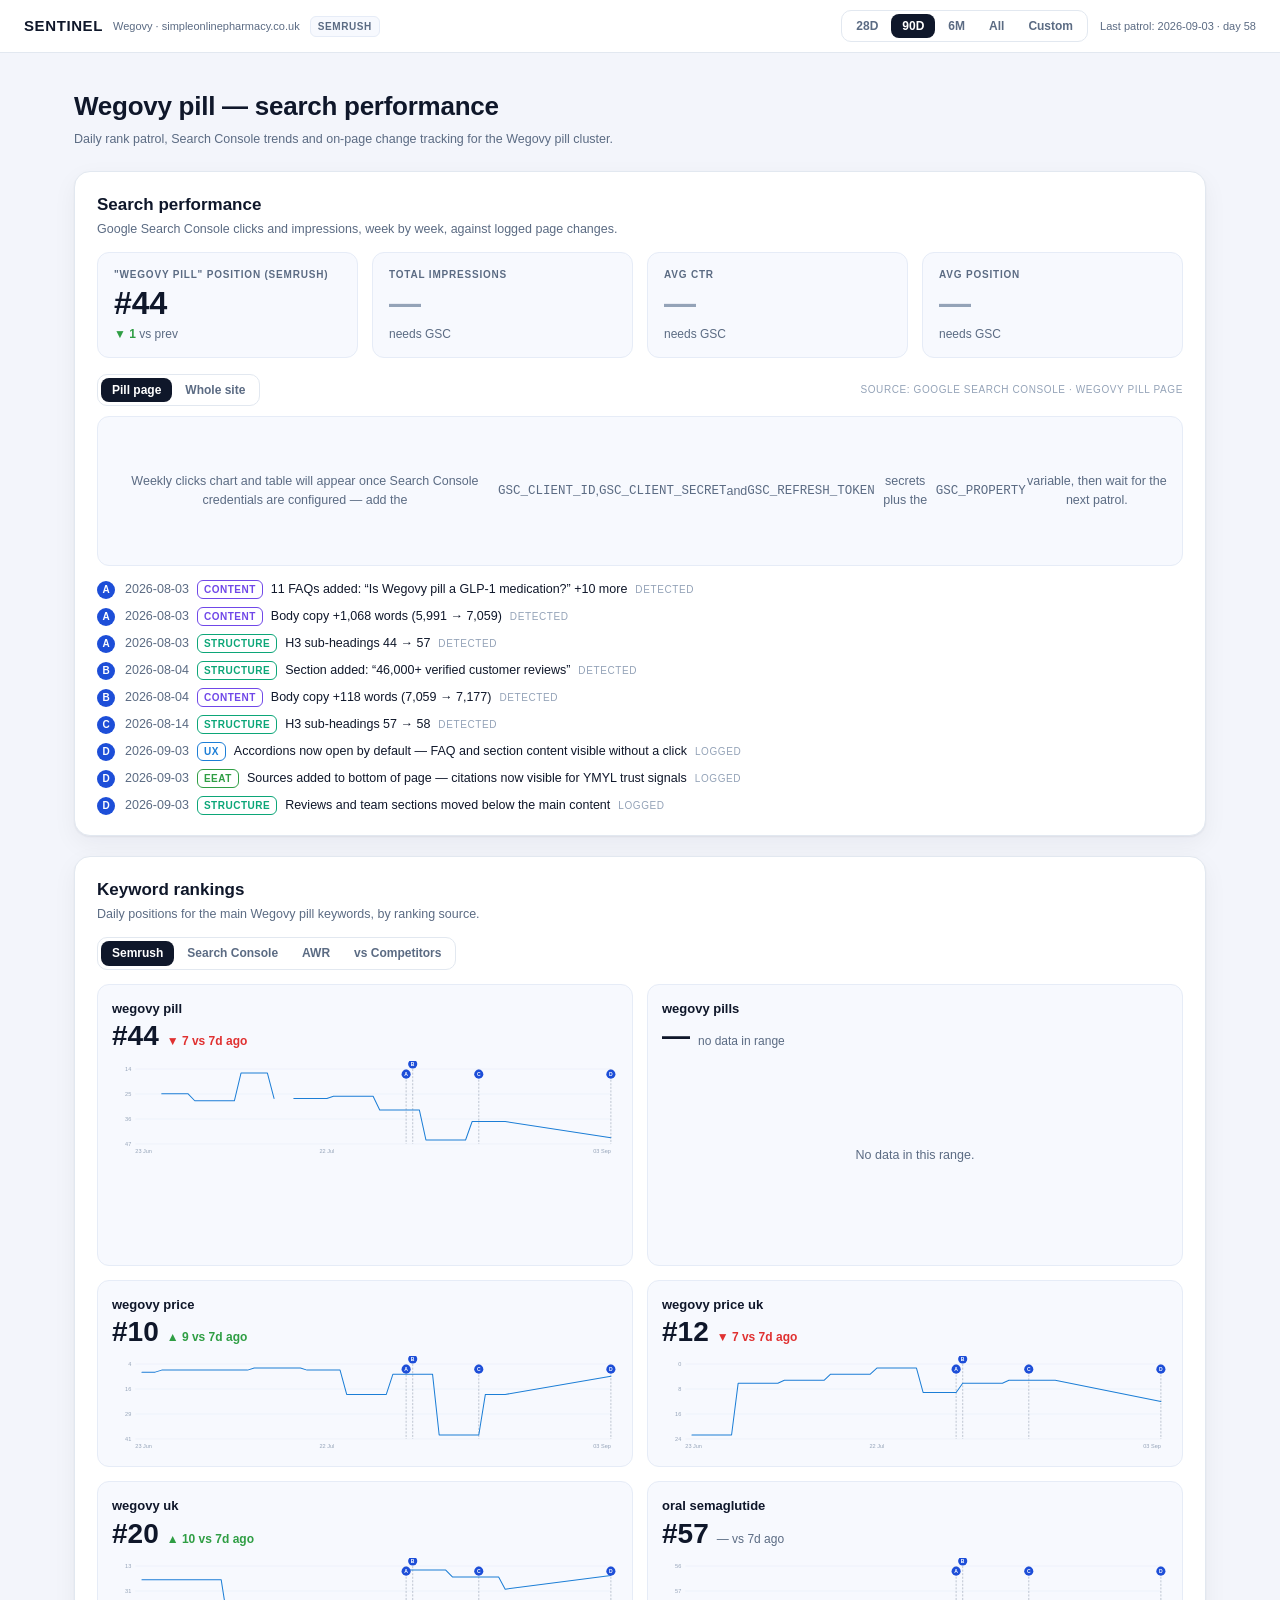
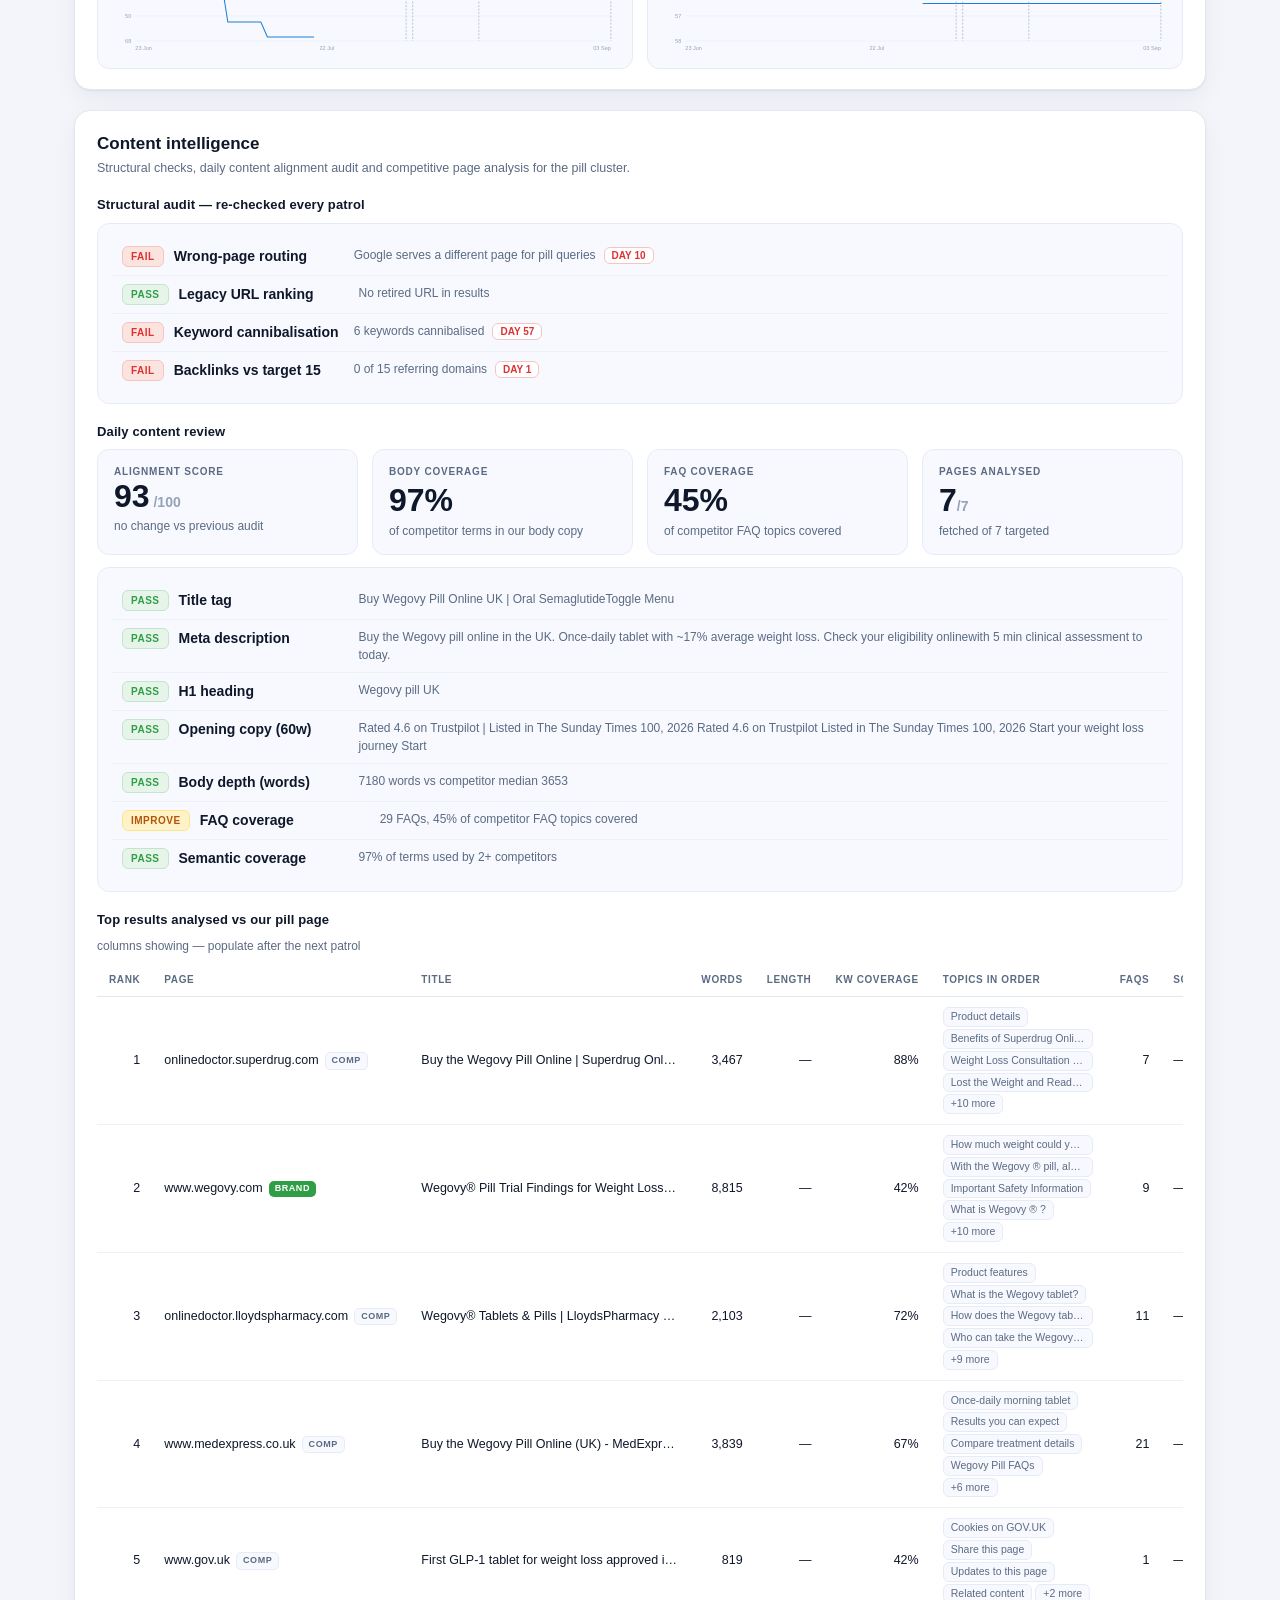
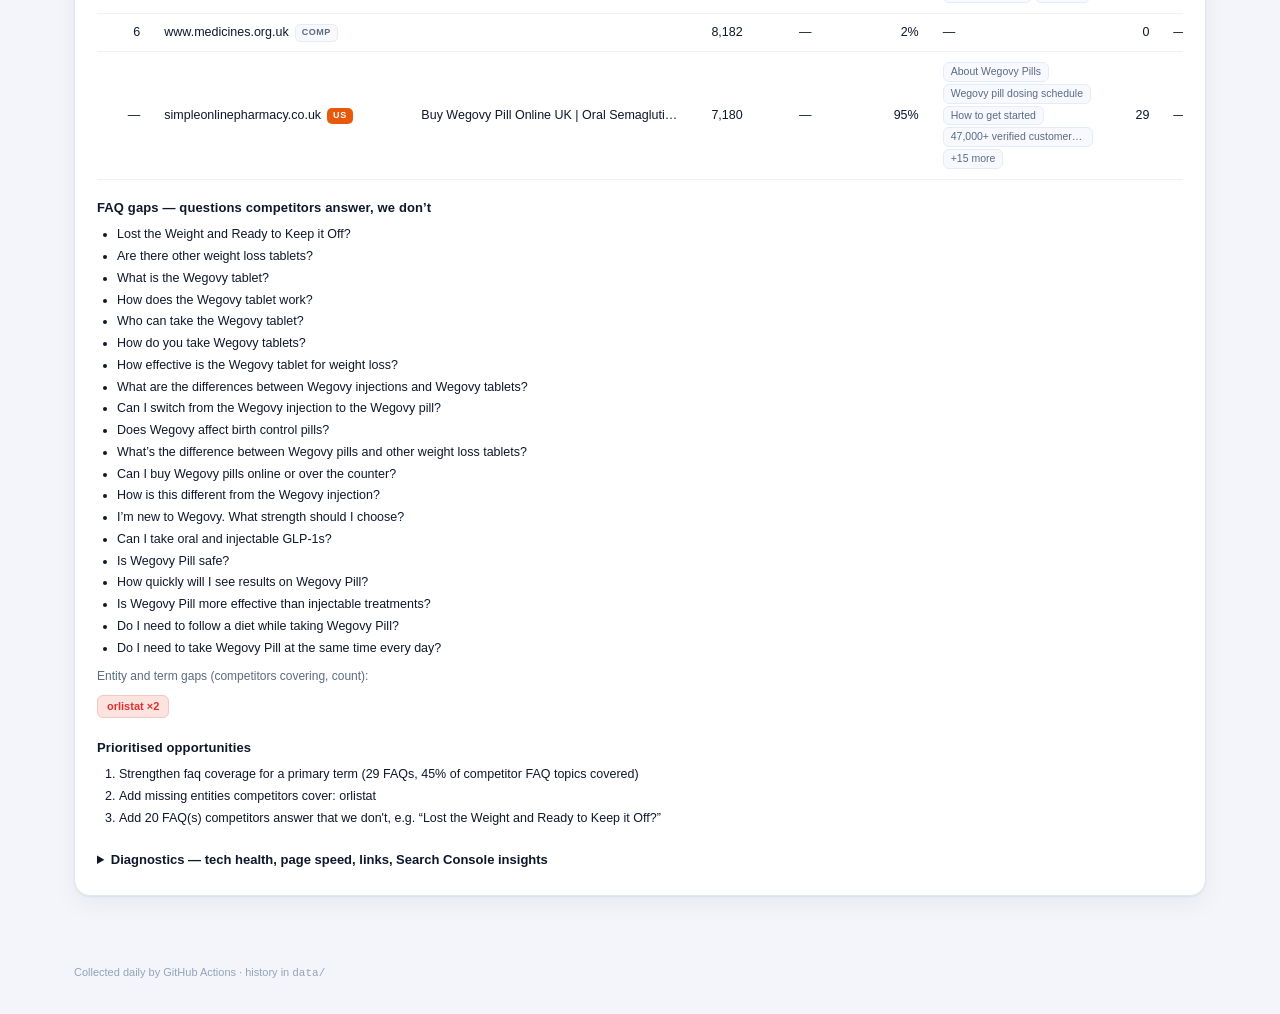
==== docs/index.html @ 9ccf4408 "Rebuild dashboard as a SaaS-style tool: date selector, weekly GSC table, ranking charts Front-end (d" ====
<!DOCTYPE html>
<html lang="en">
<head>
<meta charset="UTF-8">
<meta name="viewport" content="width=device-width, initial-scale=1.0">
<title>Wegovy Sentinel — search performance</title>
<link rel="stylesheet" href="assets/ui.css">
<link rel="icon" href="data:image/svg+xml,<svg xmlns=%22http://www.w3.org/2000/svg%22 viewBox=%220 0 100 100%22><text y=%22.9em%22 font-size=%2290%22>📈</text></svg>">
</head>
<body>

<header class="topbar">
  <div class="topbar-left">
    <span class="brand">SENTINEL</span>
    <span class="brand-sub">Wegovy · simpleonlinepharmacy.co.uk</span>
    <span class="mode-badge" id="mode-badge" hidden></span>
  </div>
  <div class="topbar-right">
    <div class="pills" data-pill-group="daterange" id="daterange-pills">
      <button type="button" class="pill" data-value="28D">28D</button>
      <button type="button" class="pill active" data-value="90D">90D</button>
      <button type="button" class="pill" data-value="6M">6M</button>
      <button type="button" class="pill" data-value="All">All</button>
      <button type="button" class="pill" data-value="Custom">Custom</button>
    </div>
    <div class="custom-dates" id="custom-dates" hidden>
      <input type="date" id="date-from" aria-label="From date">
      <span class="patrol-note">→</span>
      <input type="date" id="date-to" aria-label="To date">
    </div>
    <span class="patrol-note" id="patrol-note"></span>
  </div>
</header>

<div class="page">
  <div class="page-header">
    <h1>Wegovy pill — search performance</h1>
    <div class="sub">Daily rank patrol, Search Console trends and on-page change tracking for the Wegovy pill cluster.</div>
  </div>
  <main id="sections"></main>
</div>

<footer class="footer">Collected daily by GitHub Actions · history in <code>data/</code></footer>

<script>
(function () {
  'use strict';

  var sections = [];

  window.Sentinel = {
    data: { snaps: [], changelog: [], content: [] },
    state: { from: '', to: '', preset: '90D' },
    pillHandlers: {},
    register: function (sec) {
      // {id, title, sub, order, render}
      sections.push(sec);
    },
    rerender: function () {
      var main = document.getElementById('sections');
      sections.sort(function (a, b) { return (a.order || 0) - (b.order || 0); });
      sections.forEach(function (sec) {
        var card = document.getElementById('sec-' + sec.id);
        if (!card) {
          card = document.createElement('section');
          card.className = 'card';
          card.id = 'sec-' + sec.id;
          card.innerHTML =
            '<div class="card-head">' +
              '<h2 class="card-title"></h2>' +
              '<div class="card-sub"></div>' +
            '</div>' +
            '<div class="card-body"></div>';
          main.appendChild(card);
        }
        card.querySelector('.card-title').textContent = sec.title || '';
        var subEl = card.querySelector('.card-sub');
        subEl.textContent = sec.sub || '';
        subEl.hidden = !sec.sub;
        try {
          sec.render(card.querySelector('.card-body'), window.Sentinel);
        } catch (e) {
          card.querySelector('.card-body').innerHTML =
            '<div class="panel"><div class="empty">Section failed to render.</div></div>';
          if (window.console) console.error('Section "' + sec.id + '" render error:', e);
        }
      });
    }
  };

  /* ---------- helpers ---------- */

  function iso(dt) { return dt.toISOString().slice(0, 10); }
  function shiftDays(isoStr, n) {
    var dt = new Date(isoStr + 'T00:00:00Z');
    dt.setUTCDate(dt.getUTCDate() + n);
    return iso(dt);
  }

  function fetchJson(url) {
    return fetch(url, { cache: 'no-store' })
      .then(function (r) { return r.ok ? r.json() : []; })
      .catch(function () { return []; });
  }

  function maxDataDate(snaps) {
    var max = '';
    (snaps || []).forEach(function (s) {
      if (s && s.date && s.date > max) max = s.date;
      var g = s && s.gscts;
      if (g) {
        ['site', 'page'].forEach(function (k) {
          (g[k] || []).forEach(function (p) {
            if (p && p.d && p.d > max) max = p.d;
          });
        });
      }
    });
    return max || iso(new Date());
  }

  function minDataDate(snaps) {
    var min = '';
    (snaps || []).forEach(function (s) {
      if (s && s.date && (!min || s.date < min)) min = s.date;
      var g = s && s.gscts;
      if (g) {
        ['site', 'page'].forEach(function (k) {
          (g[k] || []).forEach(function (p) {
            if (p && p.d && (!min || p.d < min)) min = p.d;
          });
        });
      }
    });
    return min;
  }

  function applyPreset(preset) {
    var S = window.Sentinel;
    var maxD = maxDataDate(S.data.snaps);
    S.state.preset = preset;
    if (preset === '28D') {
      S.state.to = maxD; S.state.from = shiftDays(maxD, -27);
    } else if (preset === '90D') {
      S.state.to = maxD; S.state.from = shiftDays(maxD, -89);
    } else if (preset === '6M') {
      S.state.to = maxD; S.state.from = shiftDays(maxD, -182);
    } else if (preset === 'All') {
      S.state.to = maxD; S.state.from = minDataDate(S.data.snaps) || shiftDays(maxD, -365);
    }
    // Custom keeps current from/to; the date inputs drive it.
    syncDateUI();
  }

  function syncDateUI() {
    var S = window.Sentinel;
    var group = document.getElementById('daterange-pills');
    Array.prototype.forEach.call(group.querySelectorAll('.pill'), function (b) {
      b.classList.toggle('active', b.getAttribute('data-value') === S.state.preset);
    });
    document.getElementById('custom-dates').hidden = S.state.preset !== 'Custom';
    document.getElementById('date-from').value = S.state.from;
    document.getElementById('date-to').value = S.state.to;
  }

  /* ---------- global pill delegation ---------- */

  document.addEventListener('click', function (ev) {
    var pill = ev.target.closest ? ev.target.closest('[data-value]') : null;
    if (!pill) return;
    var group = pill.closest('[data-pill-group]');
    if (!group) return;
    var gid = group.getAttribute('data-pill-group');
    var value = pill.getAttribute('data-value');

    if (gid === 'daterange') {
      applyPreset(value);
      window.Sentinel.rerender();
      return;
    }
    var fn = window.Sentinel.pillHandlers[gid];
    if (typeof fn === 'function') fn(value);
    window.Sentinel.rerender();
  });

  document.getElementById('date-from').addEventListener('change', function () {
    if (this.value) { window.Sentinel.state.from = this.value; window.Sentinel.rerender(); }
  });
  document.getElementById('date-to').addEventListener('change', function () {
    if (this.value) { window.Sentinel.state.to = this.value; window.Sentinel.rerender(); }
  });

  /* ---------- boot ---------- */

  var dataReady = Promise.all([
    fetchJson('./snapshots.json'),
    fetchJson('./changelog.json'),
    fetchJson('./content.json')
  ]).then(function (res) {
    var S = window.Sentinel;
    S.data.snaps = Array.isArray(res[0]) ? res[0] : [];
    S.data.changelog = Array.isArray(res[1]) ? res[1] : [];
    S.data.content = Array.isArray(res[2]) ? res[2] : [];

    applyPreset('90D');

    var last = S.data.snaps.length ? S.data.snaps[S.data.snaps.length - 1] : null;
    if (last) {
      document.getElementById('patrol-note').textContent =
        'Last patrol: ' + last.date + ' · day ' + S.data.snaps.length;
      if (last.mode) {
        var badge = document.getElementById('mode-badge');
        badge.textContent = last.mode;
        badge.hidden = false;
      }
    } else {
      document.getElementById('patrol-note').textContent = 'No patrol data yet';
    }
  });

  var domReady = new Promise(function (resolve) {
    if (document.readyState === 'loading') {
      document.addEventListener('DOMContentLoaded', resolve);
    } else { resolve(); }
  });

  Promise.all([dataReady, domReady]).then(function () {
    window.Sentinel.rerender();
  });
})();
</script>

<script src="assets/charts.js"></script>
<script defer src="assets/sections/perf.js" onerror="this.remove()"></script>
<script defer src="assets/sections/rankings.js" onerror="this.remove()"></script>
<script defer src="assets/sections/content.js" onerror="this.remove()"></script>

</body>
</html>
---- docs/assets/ui.css ----
/* Sentinel dashboard design system */
:root{
  --bg:#F3F5FB;
  --card:#FFFFFF;
  --line:#E2E8F0;
  --panel:#F7F9FE;
  --panel-line:#E6ECF7;
  --ink:#0F172A;
  --muted:#5B6B83;
  --faint:#94A3B8;
  --blue:#1C7ED6;
  --orange:#E8590C;
  --magenta:#C2255C;
  --purple:#7048E8;
  --teal:#0CA678;
  --green:#2F9E44;
  --red:#E03131;
  --grey:#868E96;
  --band-bg:#E7F0FE;
  --band-line:#BCD4F6;
  --band-ink:#1D4ED8;
  --shadow:0 1px 2px rgba(15,23,42,.06),0 8px 24px rgba(15,23,42,.05);
  --font:-apple-system,'Segoe UI',Roboto,Helvetica,Arial,sans-serif;
}
*{box-sizing:border-box}
[hidden]{display:none!important}
html{color-scheme:light}
body{
  margin:0;
  background:var(--bg);
  color:var(--ink);
  font-family:var(--font);
  font-size:14px;
  line-height:1.5;
  -webkit-font-smoothing:antialiased;
}

/* ---------- top bar ---------- */
.topbar{
  position:sticky;top:0;z-index:50;
  background:#FFFFFF;
  border-bottom:1px solid var(--line);
  display:flex;align-items:center;justify-content:space-between;
  gap:16px;flex-wrap:wrap;
  padding:10px 24px;
}
.topbar-left{display:flex;align-items:center;gap:10px;min-width:0;flex-wrap:wrap}
.brand{font-size:15px;font-weight:800;letter-spacing:.04em;color:var(--ink)}
.brand-sub{font-size:11px;color:var(--muted);white-space:nowrap}
.mode-badge{
  font-size:10px;font-weight:700;text-transform:uppercase;letter-spacing:.06em;
  color:var(--muted);background:var(--panel);border:1px solid var(--panel-line);
  border-radius:6px;padding:2px 7px;
}
.topbar-right{display:flex;align-items:center;gap:12px;flex-wrap:wrap}
.patrol-note{font-size:11px;color:var(--muted);white-space:nowrap}
.custom-dates{display:flex;align-items:center;gap:6px}
.custom-dates input[type="date"]{
  font-family:var(--font);font-size:12px;color:var(--ink);
  border:1px solid var(--line);border-radius:8px;padding:4px 6px;background:#fff;
}

/* ---------- pill groups ---------- */
.pills{
  display:inline-flex;align-items:center;
  background:#FFFFFF;border:1px solid var(--line);border-radius:10px;padding:3px;gap:2px;
}
.pill{
  appearance:none;border:0;background:transparent;cursor:pointer;
  font-family:var(--font);font-size:12px;font-weight:600;color:var(--muted);
  border-radius:8px;padding:5px 11px;white-space:nowrap;line-height:1.2;
}
.pill:hover{color:var(--ink)}
.pill.active{background:#0F172A;color:#FFFFFF}

/* ---------- page layout ---------- */
.page{max-width:1180px;margin:0 auto;padding:28px 24px 48px}
.page-header{margin:6px 0 22px}
.page-header h1{margin:0;font-size:26px;font-weight:800;letter-spacing:-.01em;color:var(--ink)}
.page-header .sub{margin-top:4px;font-size:12.5px;color:var(--muted)}

/* ---------- cards / sections ---------- */
.card{
  background:var(--card);
  border:1px solid var(--line);
  border-radius:16px;
  box-shadow:var(--shadow);
  padding:20px 22px;
  margin-bottom:20px;
}
.card-head{margin-bottom:14px}
.card-title{margin:0;font-size:17px;font-weight:700;color:var(--ink)}
.card-sub{margin-top:2px;font-size:12.5px;color:var(--muted)}
.card-body{min-width:0}

/* inner chart panels */
.panel{
  background:var(--panel);
  border:1px solid var(--panel-line);
  border-radius:12px;
  padding:14px;
}
.empty{
  display:flex;align-items:center;justify-content:center;
  min-height:120px;text-align:center;
  font-size:12.5px;color:var(--muted);
}

/* ---------- tables ---------- */
.tbl-wrap{overflow-x:auto}
table.tbl{width:100%;border-collapse:collapse;font-size:12.5px;color:var(--ink)}
table.tbl th{
  text-align:left;font-size:10px;font-weight:600;text-transform:uppercase;
  letter-spacing:.06em;color:var(--muted);
  border-bottom:1px solid var(--line);
  padding:9px 12px;white-space:nowrap;
}
table.tbl td{
  border-bottom:1px solid #EEF2F7;
  padding:9px 12px;vertical-align:middle;
}
table.tbl th.num,table.tbl td.num{text-align:right;font-variant-numeric:tabular-nums}
table.tbl tr.band td{
  background:var(--band-bg);
  border-top:1px solid var(--band-line);
  border-bottom:1px solid var(--band-line);
  font-size:12px;font-weight:700;color:var(--band-ink);
}

/* ---------- KPI stat cards ---------- */
.kpis{display:grid;grid-template-columns:repeat(auto-fit,minmax(160px,1fr));gap:14px}
.kpi{background:var(--panel);border:1px solid var(--panel-line);border-radius:12px;padding:14px 16px}
.kpi .label{font-size:10px;font-weight:600;text-transform:uppercase;letter-spacing:.08em;color:var(--muted)}
.kpi .value{font-size:32px;font-weight:800;color:var(--ink);line-height:1.2;margin-top:2px}
.kpi .context{font-size:12px;color:var(--muted);margin-top:2px}
.delta-neg{color:#E03131;font-weight:600}
.delta-pos{color:#2F9E44;font-weight:600}

/* ---------- charts ---------- */
.chart svg{display:block;width:100%;height:auto}
.legend{display:flex;flex-wrap:wrap;gap:6px 16px;margin-top:8px;font-size:12px;color:var(--muted)}
.legend .item{display:inline-flex;align-items:center;gap:6px}
.legend .dot{width:8px;height:8px;border-radius:50%;display:inline-block;flex:0 0 auto}

/* ---------- footer ---------- */
.footer{
  max-width:1180px;margin:0 auto;padding:0 24px 32px;
  font-size:11px;color:var(--faint);
}

@media (max-width:720px){
  .topbar{padding:10px 14px}
  .page{padding:20px 14px 40px}
  .card{padding:16px 14px}
}
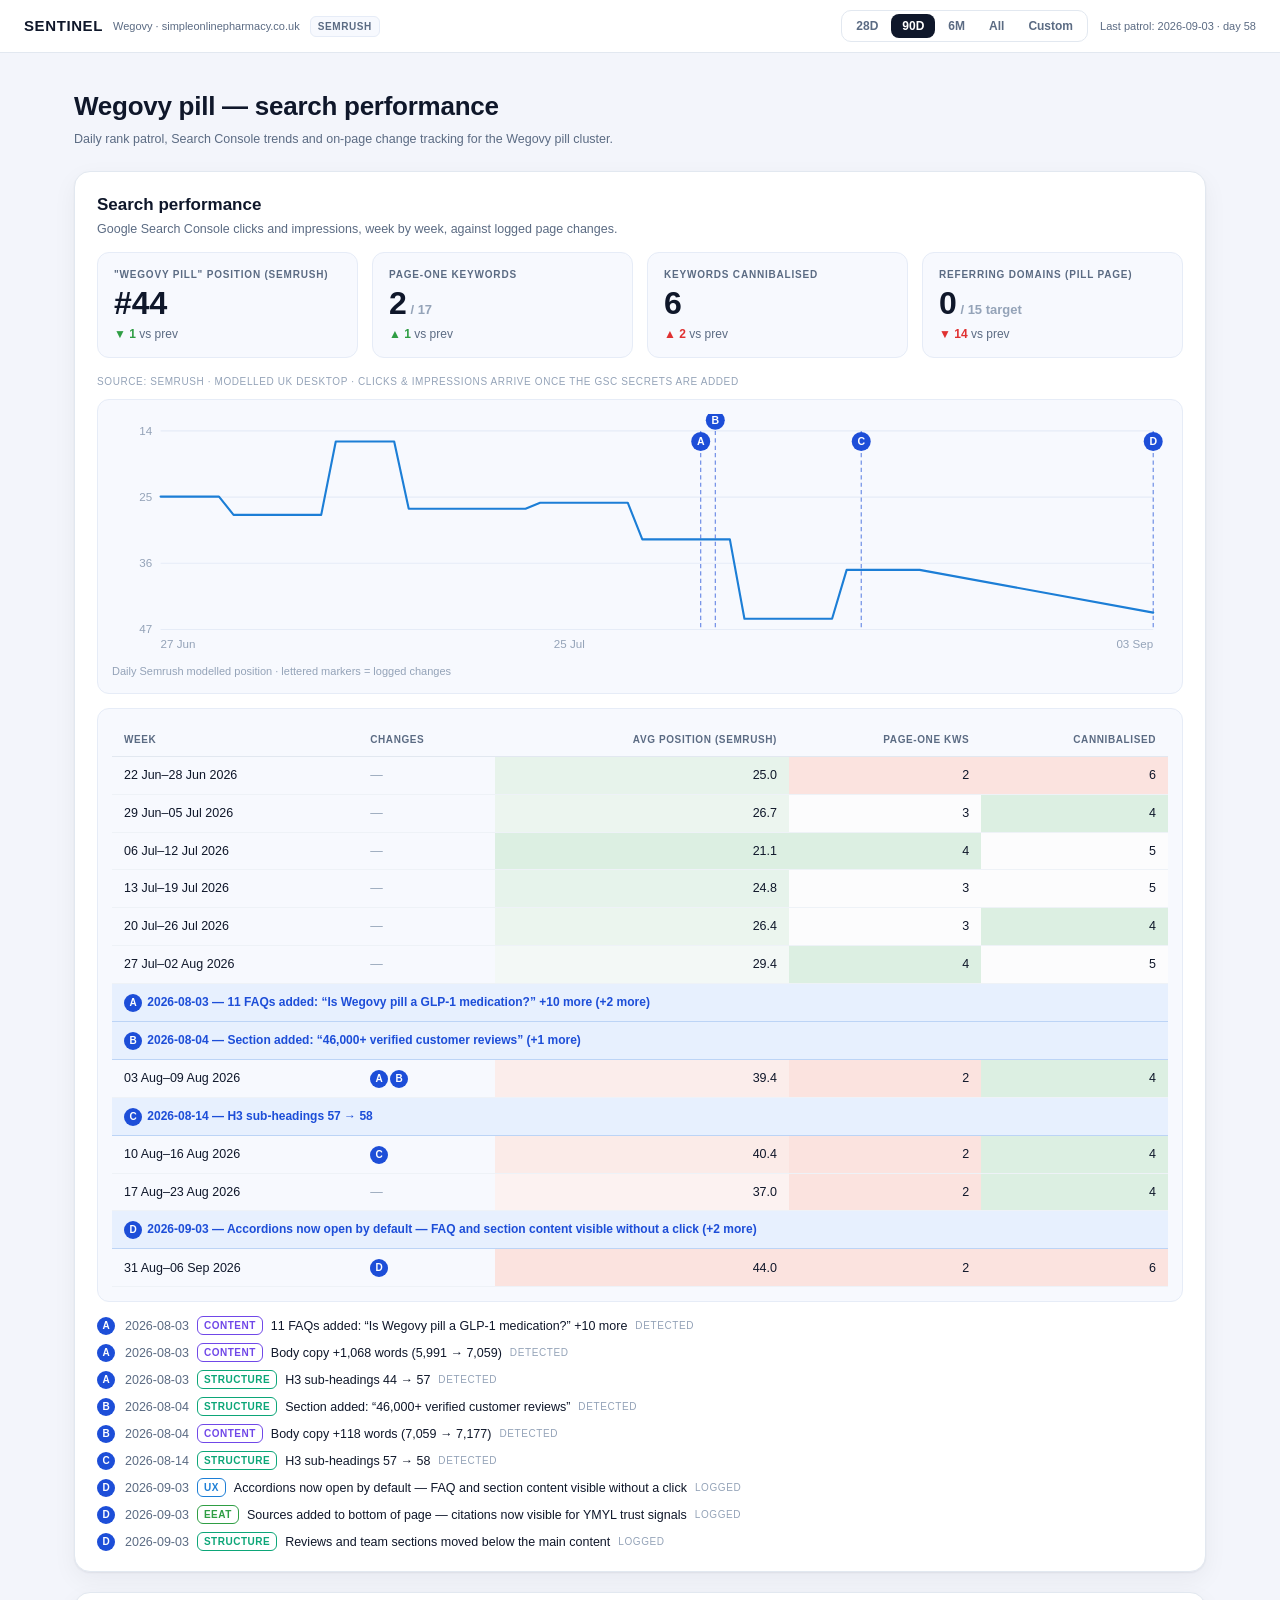
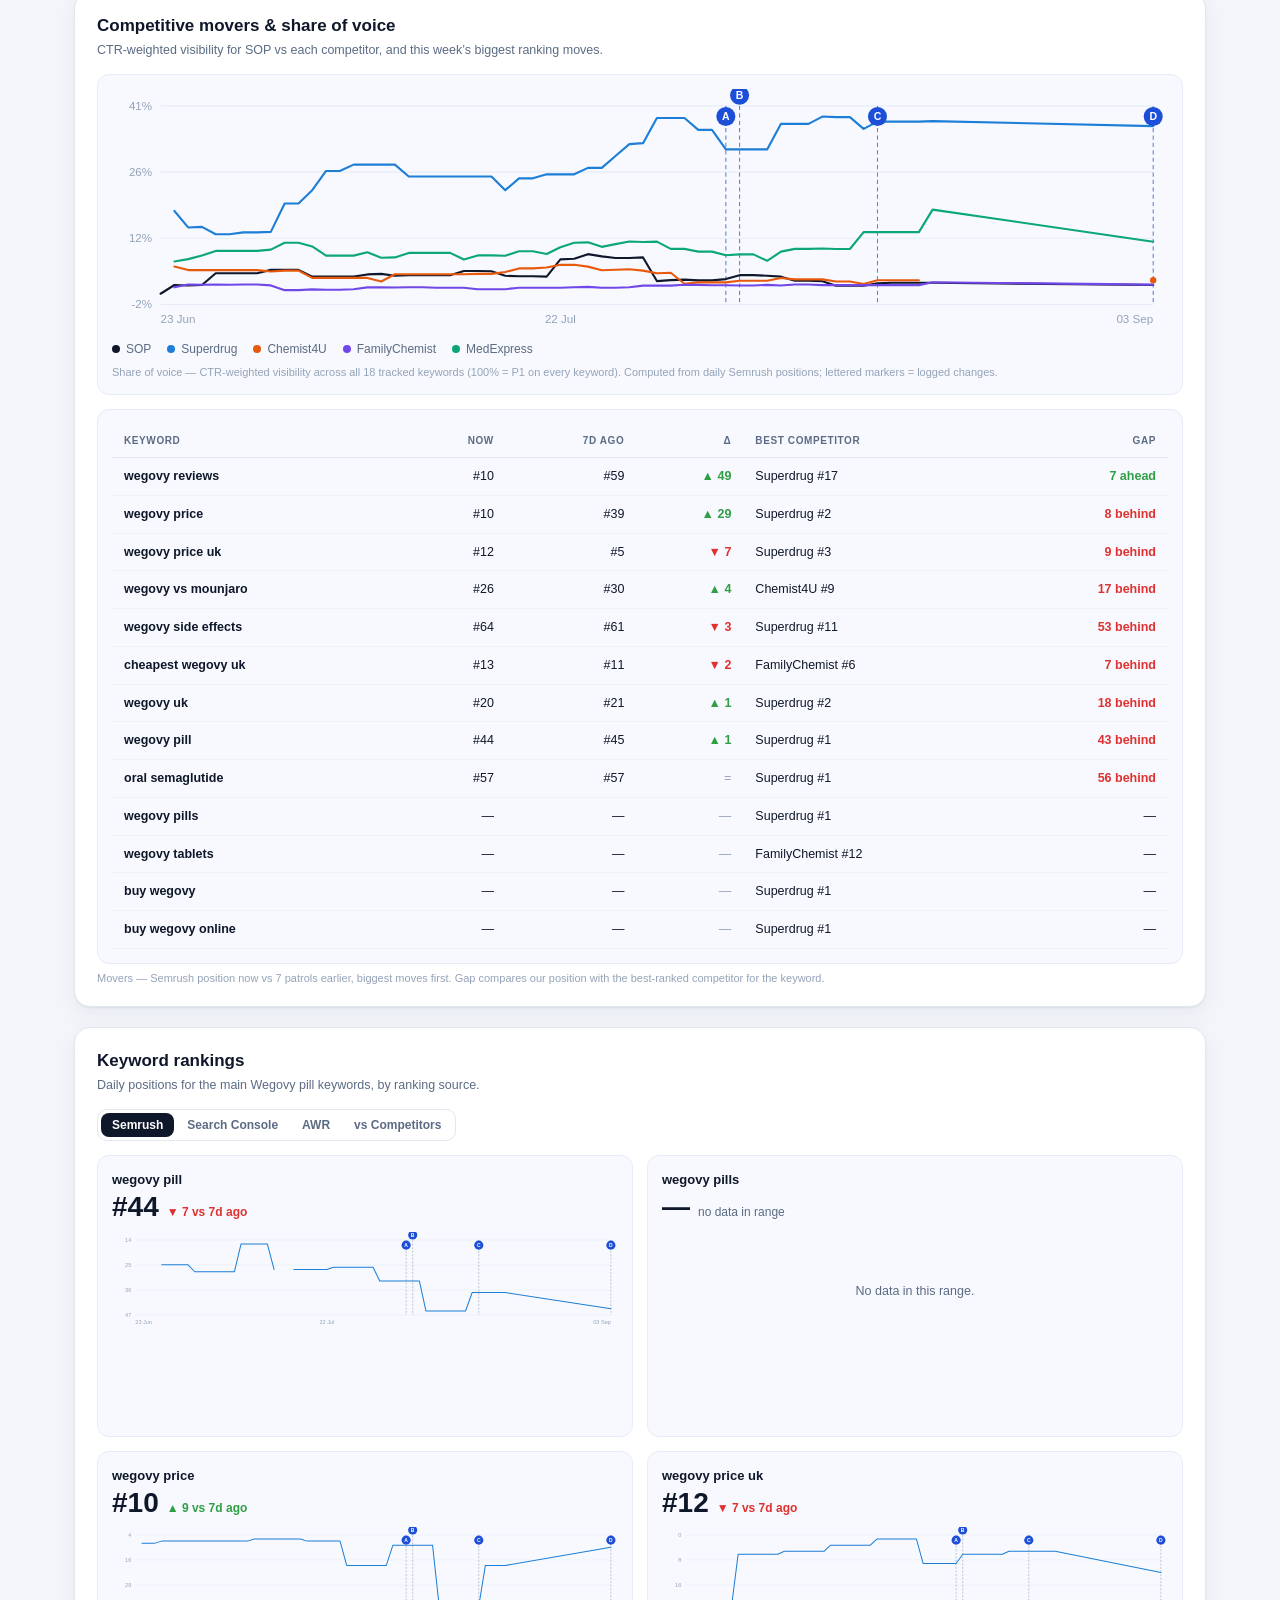
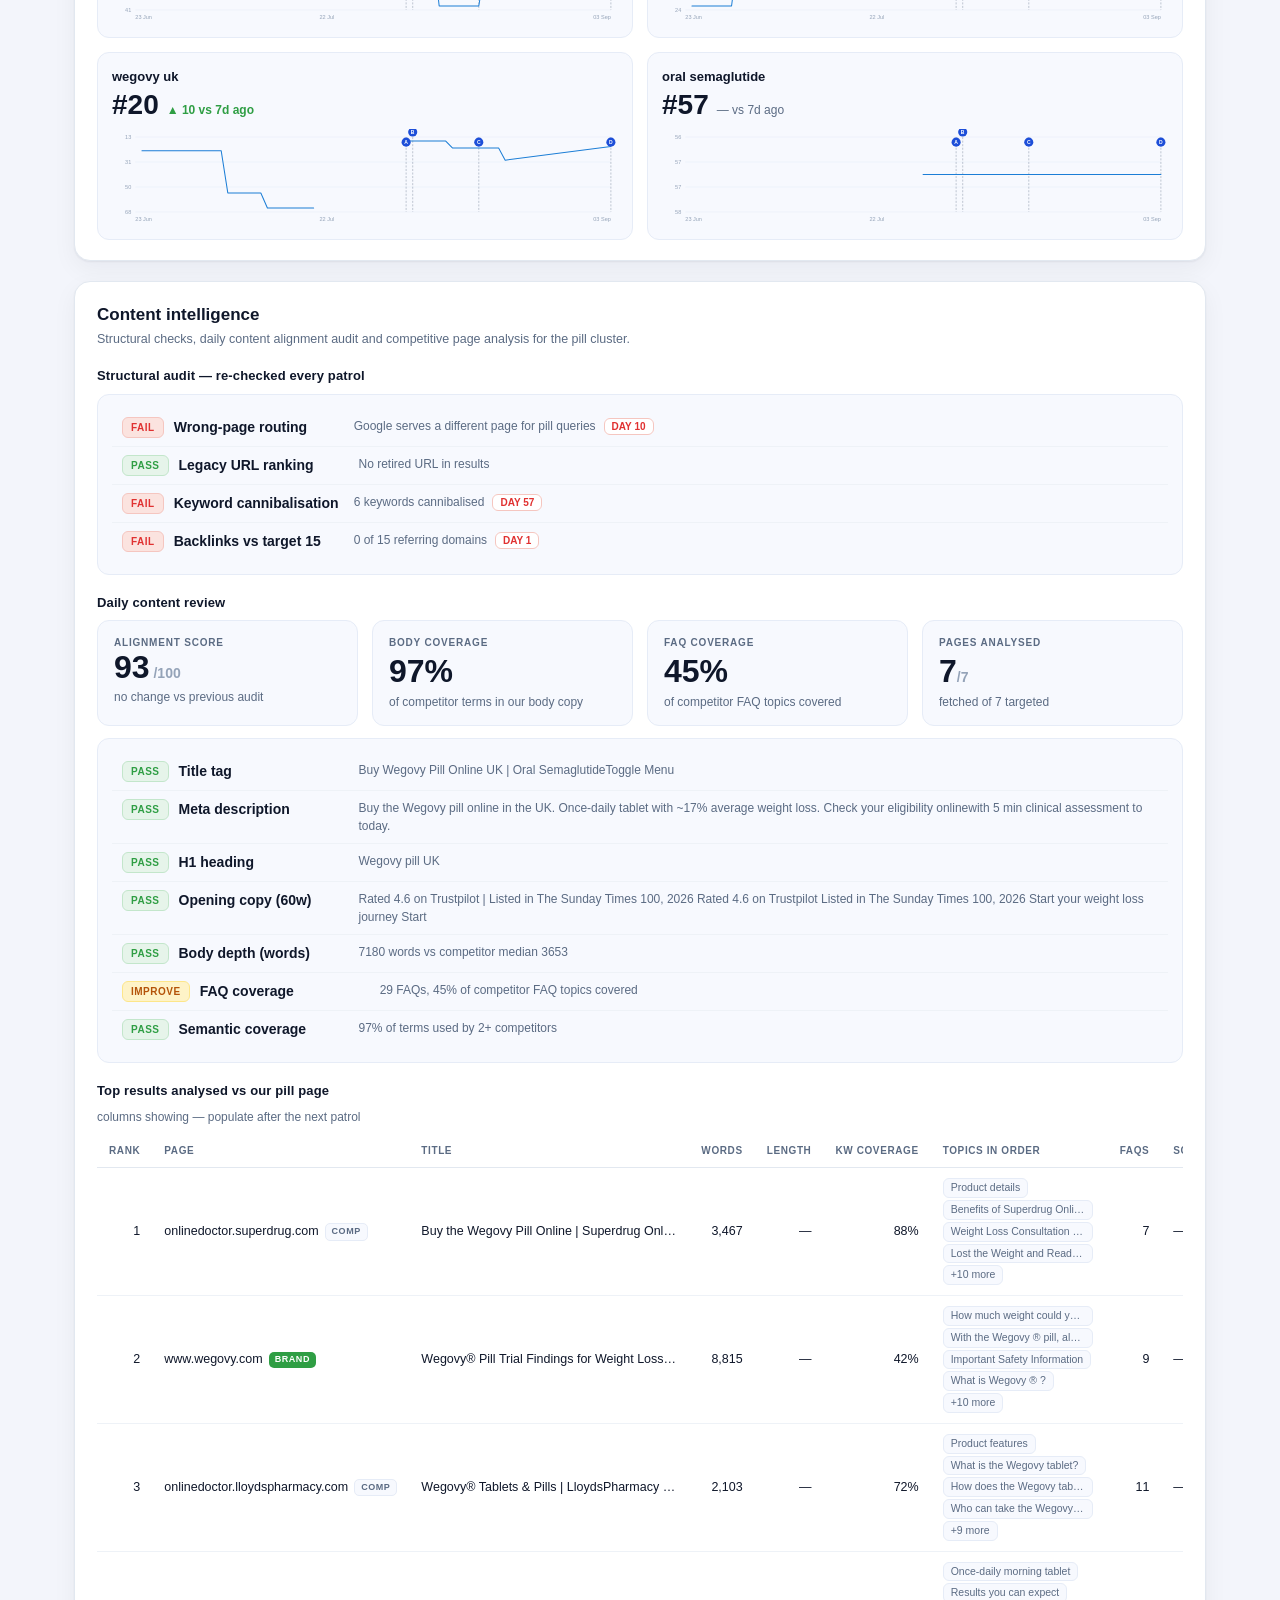
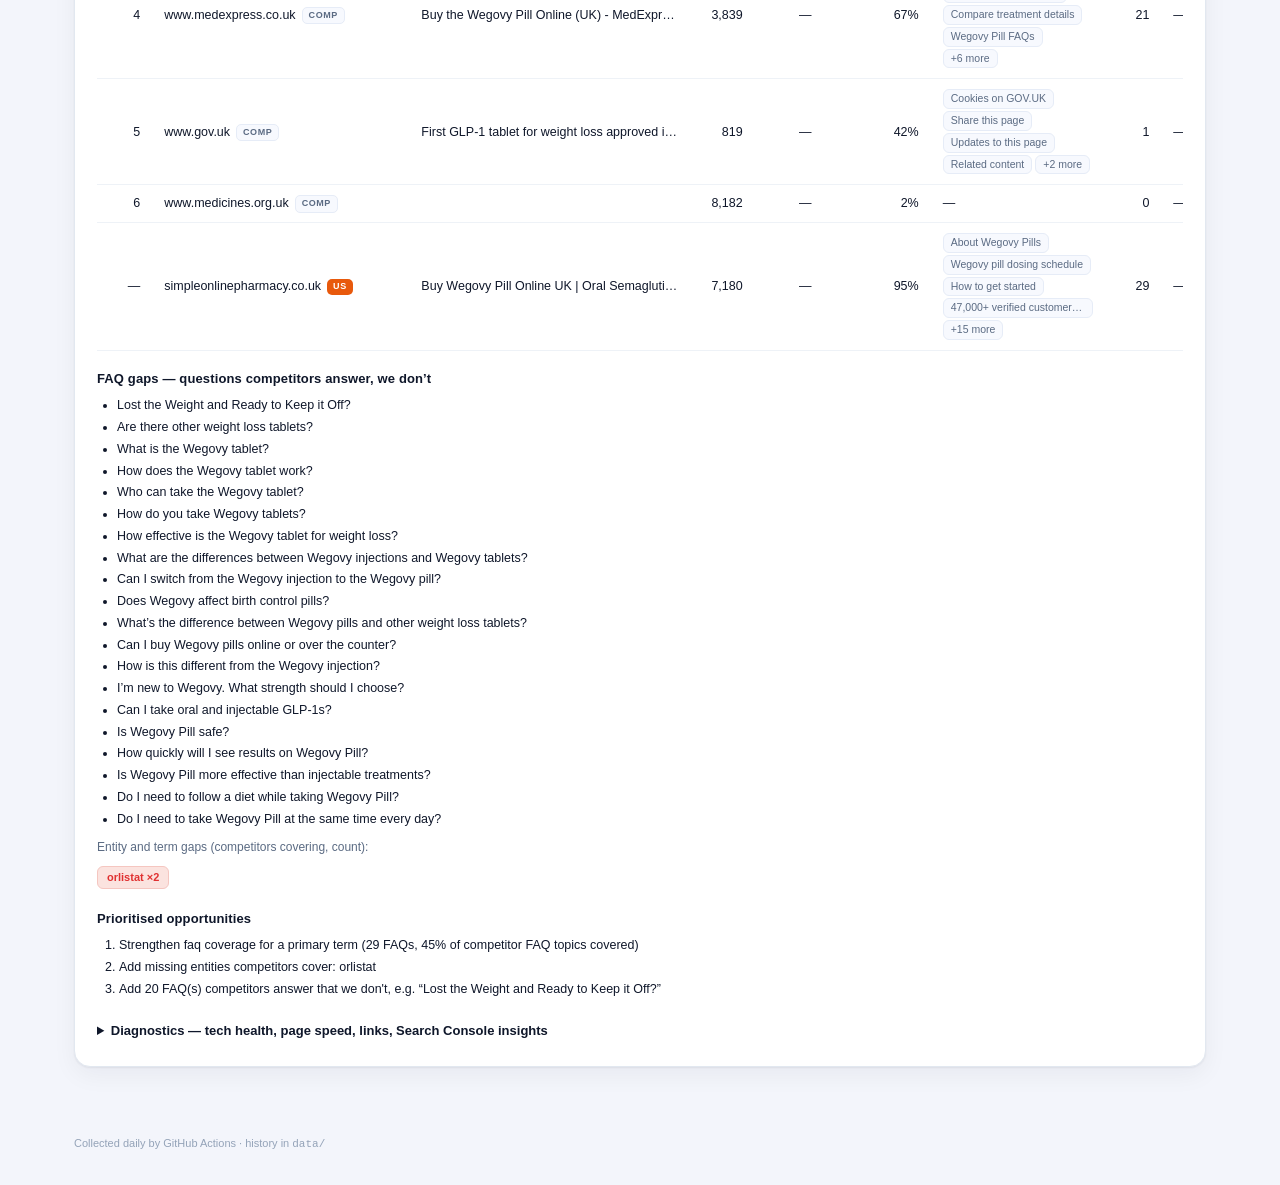
==== commit 417bd66b: "Make the no-GSC state first-class: Semrush weekly table, SoV panel, fixed empty states The dashboard" ====
--- a/docs/index.html
+++ b/docs/index.html
@@ -232,6 +232,7 @@
 
 <script src="assets/charts.js"></script>
 <script defer src="assets/sections/perf.js" onerror="this.remove()"></script>
+<script defer src="assets/sections/movers.js" onerror="this.remove()"></script>
 <script defer src="assets/sections/rankings.js" onerror="this.remove()"></script>
 <script defer src="assets/sections/content.js" onerror="this.remove()"></script>
 
--- a/docs/assets/ui.css
+++ b/docs/assets/ui.css
@@ -101,9 +101,19 @@
   padding:14px;
 }
 .empty{
-  display:flex;align-items:center;justify-content:center;
-  min-height:120px;text-align:center;
-  font-size:12.5px;color:var(--muted);
+  display:block;
+  padding:48px 24px;text-align:center;
+  font-size:12.5px;color:var(--muted);line-height:1.8;
+  max-width:560px;margin:0 auto;
+}
+.empty code{
+  font-family:ui-monospace,SFMono-Regular,Menlo,Consolas,monospace;
+  font-size:11px;background:#EEF2F7;border:1px solid #E2E8F0;
+  border-radius:4px;padding:1px 5px;white-space:nowrap;color:#334155;
+}
+.kpi-of{font-size:13px;font-weight:600;color:var(--faint)}
+.perf-chart-note,.chart-note{
+  font-size:11px;color:var(--faint);margin-top:6px;text-align:left;
 }
 
 /* ---------- tables ---------- */
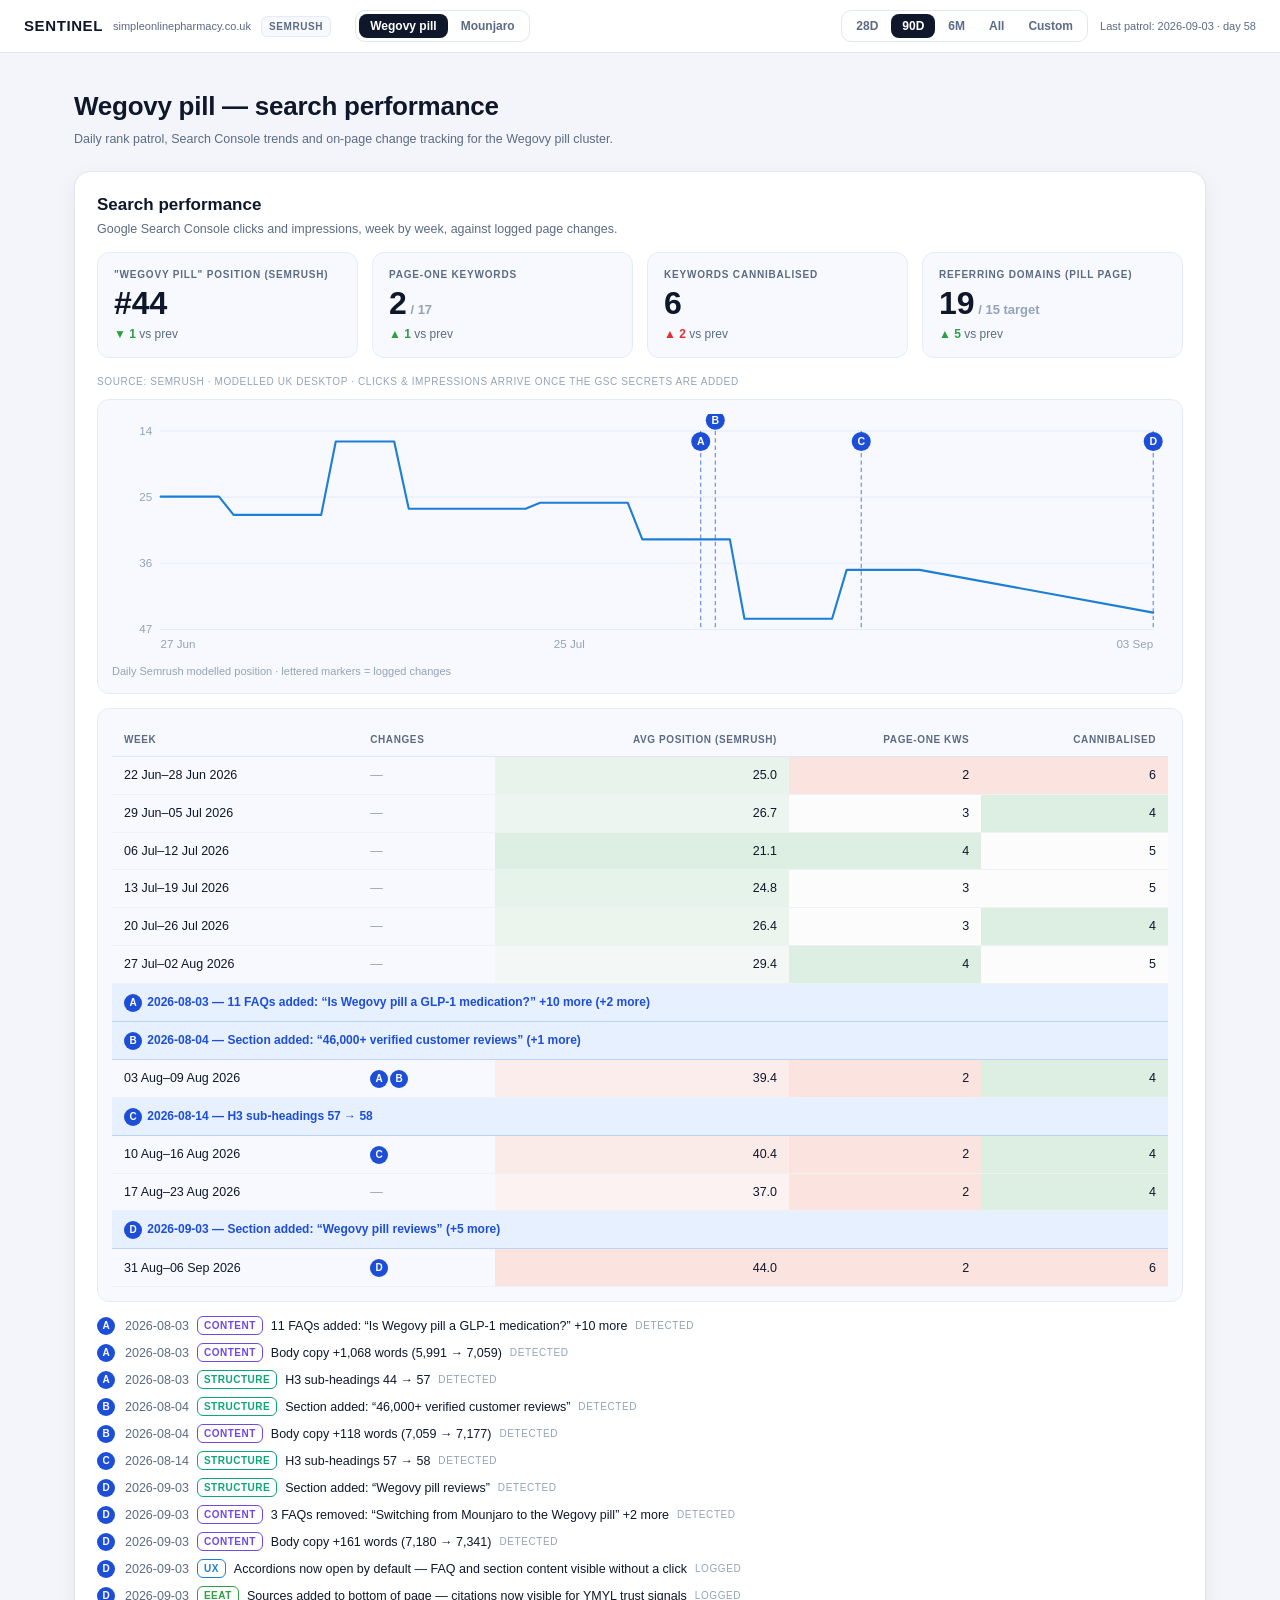
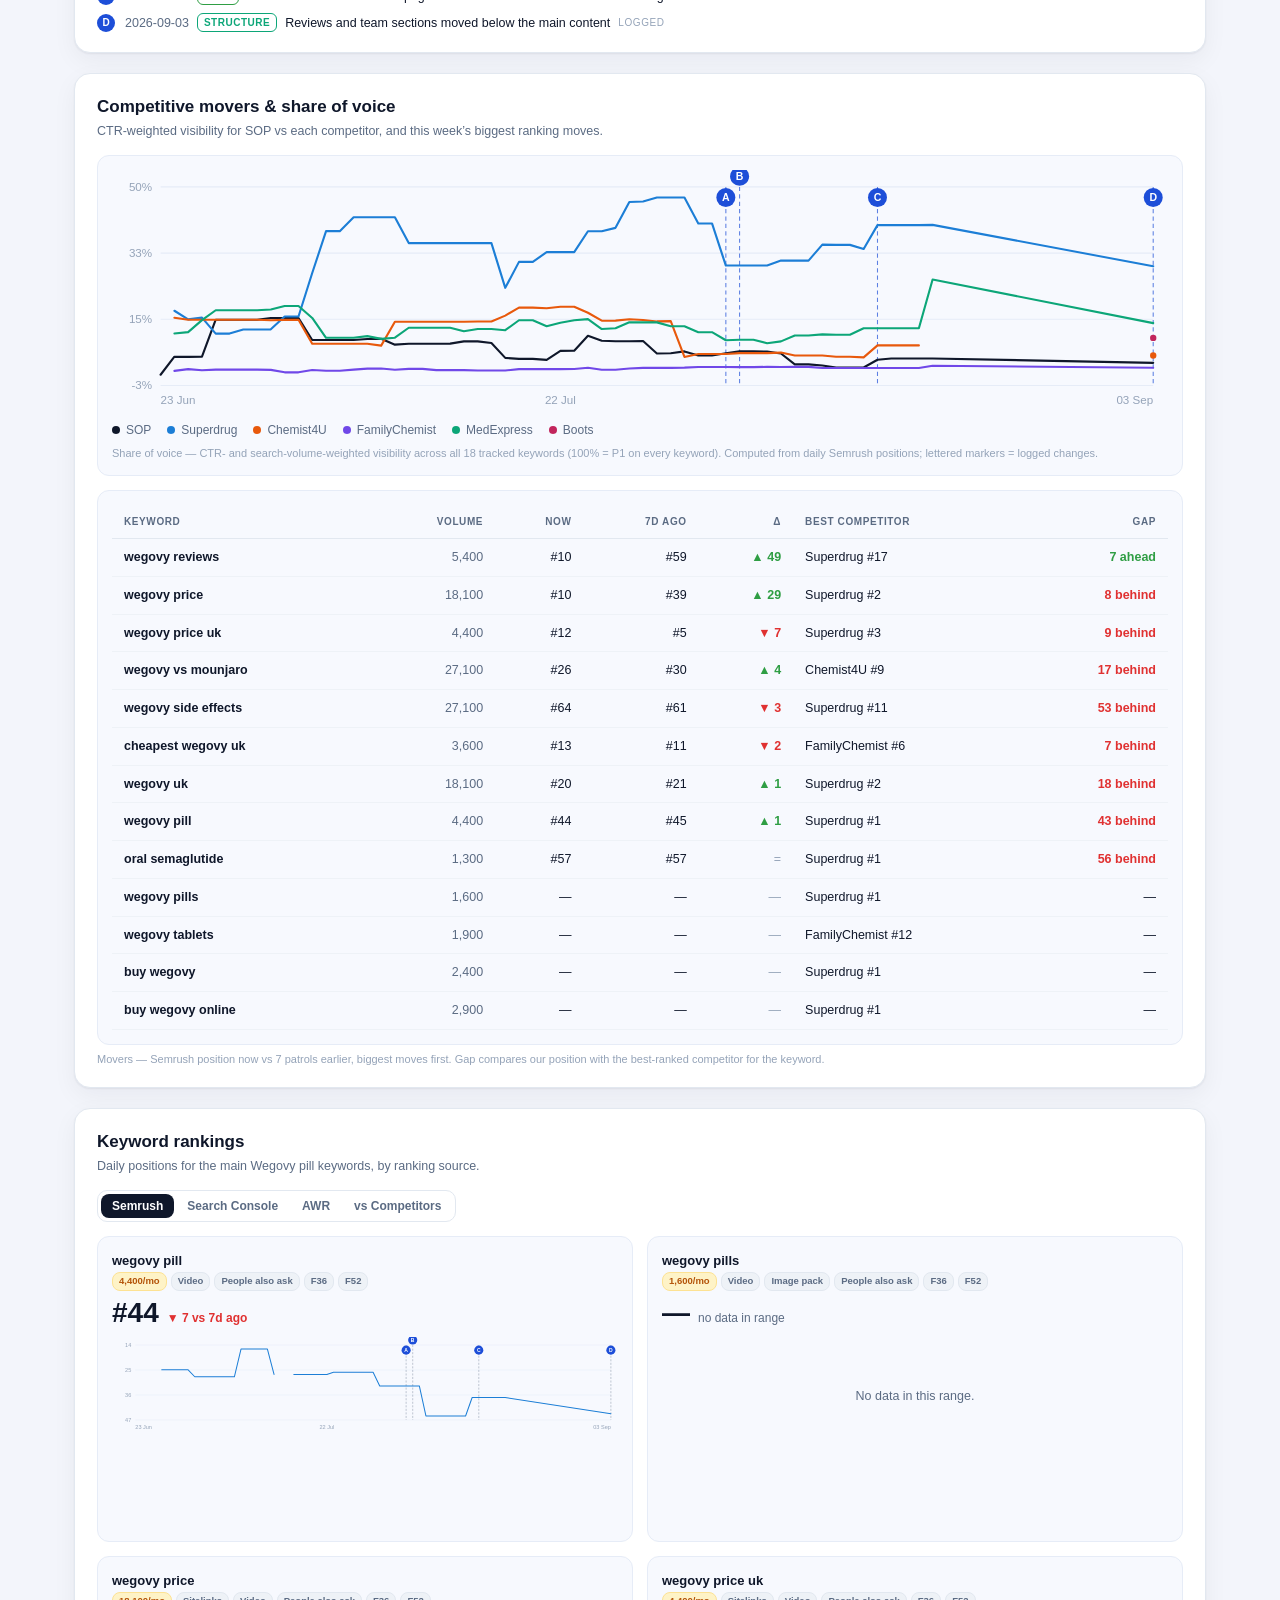
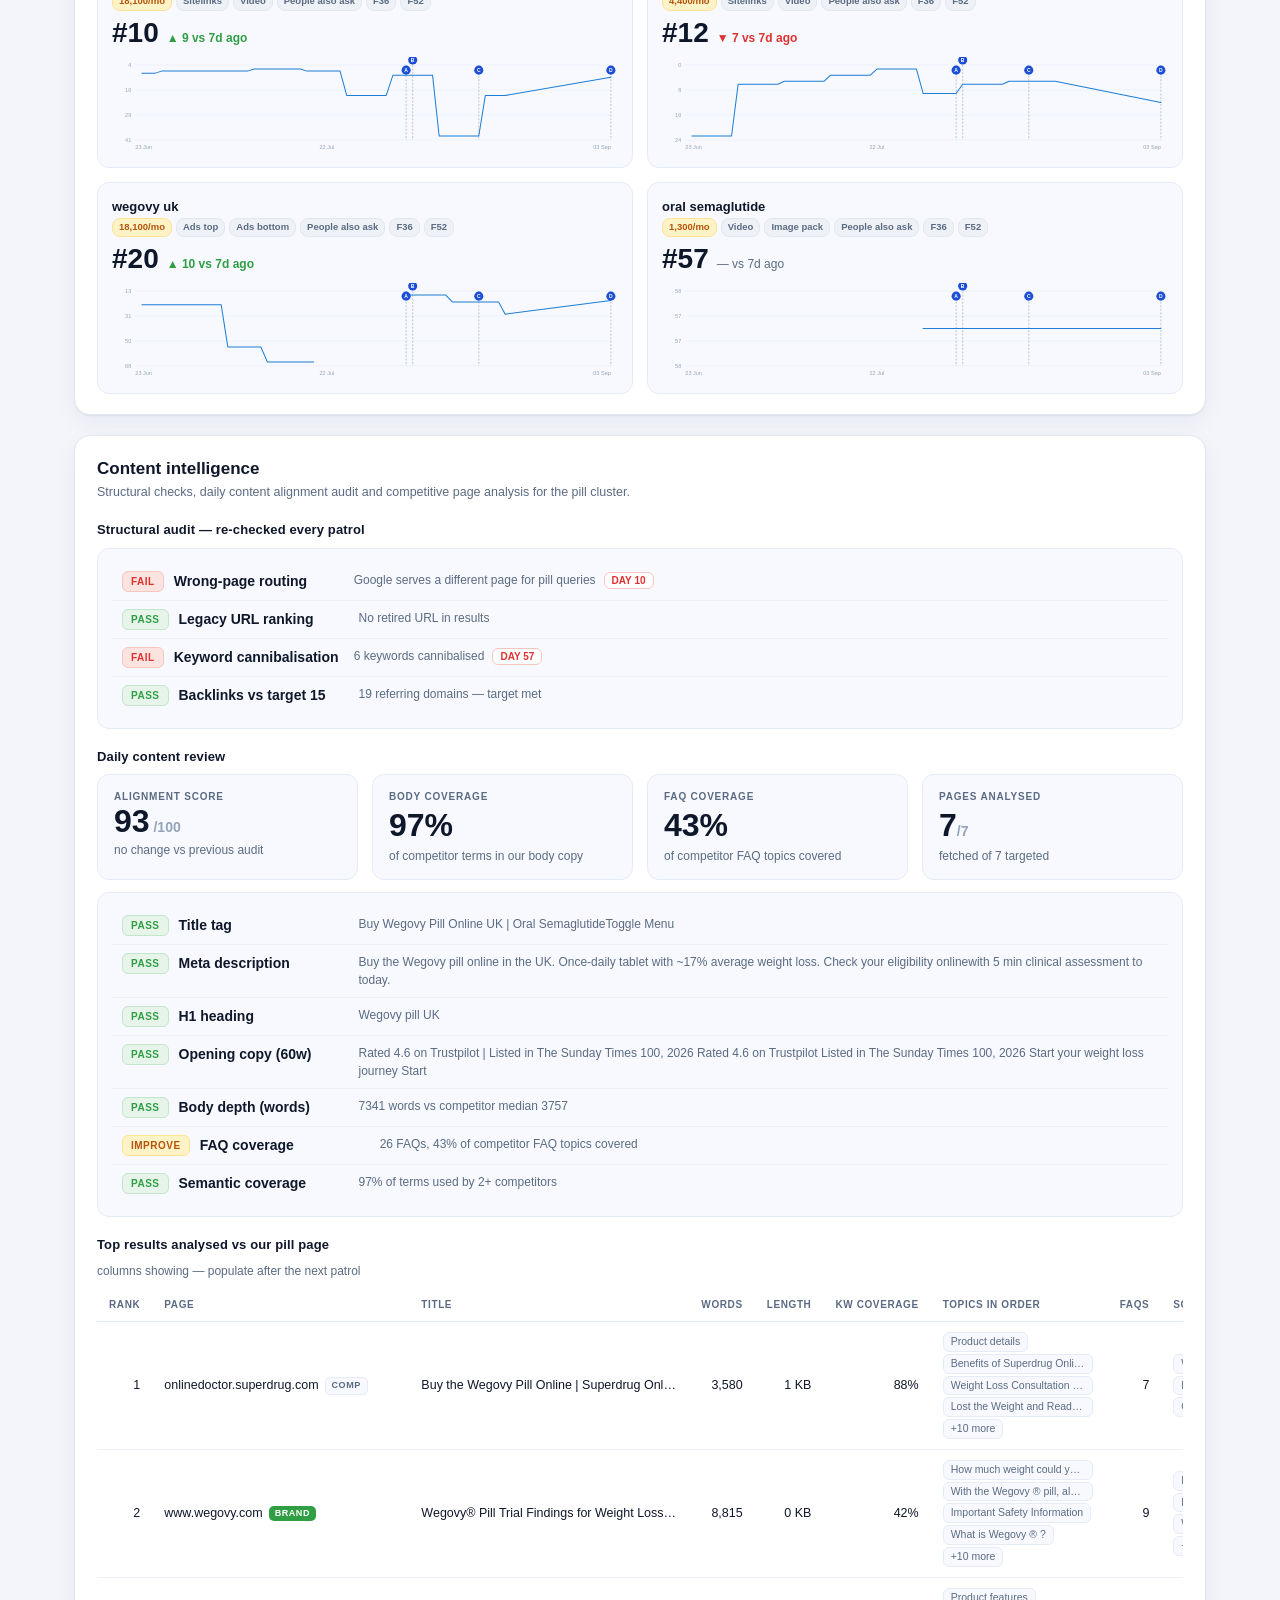
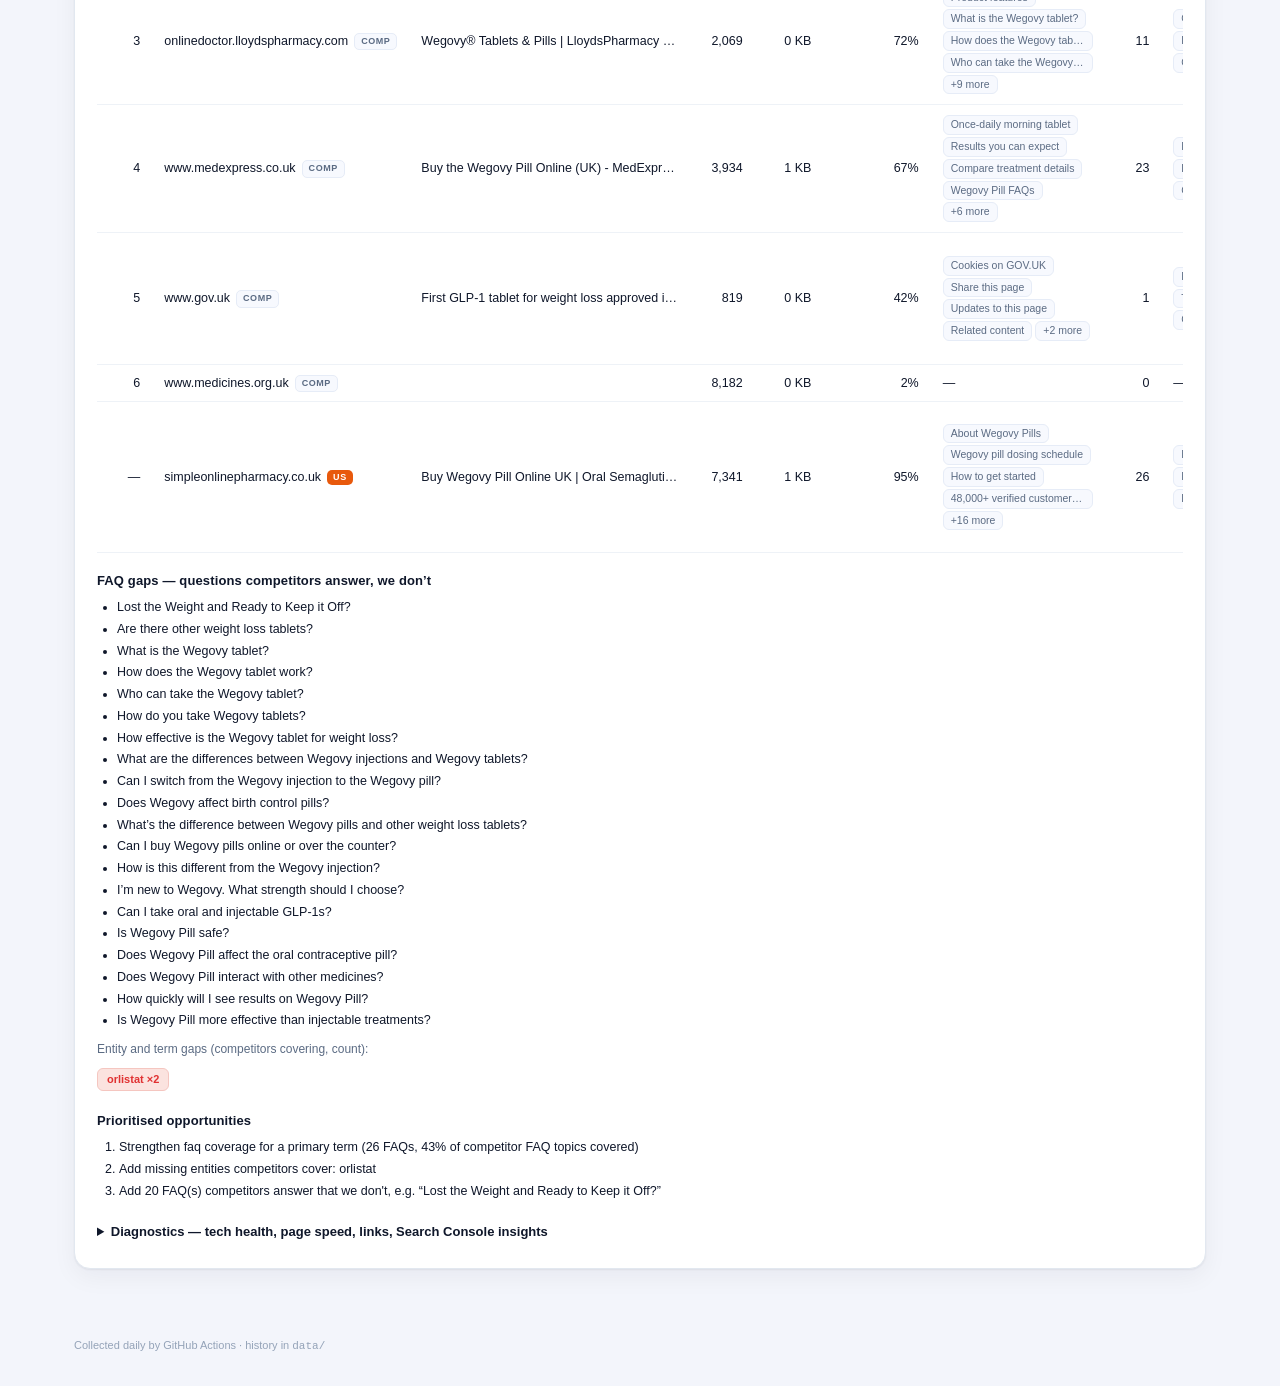
==== commit 539fa094: "Add Mounjaro as a second product with a dashboard switcher Data layer: - mounjaro_sentinel.py (new):" ====
--- a/docs/index.html
+++ b/docs/index.html
@@ -12,8 +12,12 @@
 <header class="topbar">
   <div class="topbar-left">
     <span class="brand">SENTINEL</span>
-    <span class="brand-sub">Wegovy · simpleonlinepharmacy.co.uk</span>
+    <span class="brand-sub" id="brand-sub">simpleonlinepharmacy.co.uk</span>
     <span class="mode-badge" id="mode-badge" hidden></span>
+    <div class="pills" data-pill-group="product" id="product-pills" style="margin-left:14px">
+      <button type="button" class="pill active" data-value="wegovy">Wegovy pill</button>
+      <button type="button" class="pill" data-value="mounjaro">Mounjaro</button>
+    </div>
   </div>
   <div class="topbar-right">
     <div class="pills" data-pill-group="daterange" id="daterange-pills">
@@ -48,9 +52,33 @@
 
   var sections = [];
 
+  var PRODUCTS = {
+    wegovy: {
+      key: 'wegovy', label: 'Wegovy pill', pageLabel: 'Pill page',
+      hero: 'wegovy pill',
+      mainKws: ['wegovy pill', 'wegovy pills', 'wegovy price',
+                'wegovy price uk', 'wegovy uk', 'oral semaglutide'],
+      title: 'Wegovy pill — search performance',
+      sub: 'Daily rank patrol, Search Console trends and on-page change tracking for the Wegovy pill cluster.',
+      files: { snaps: './snapshots.json', changelog: './changelog.json', content: './content.json' }
+    },
+    mounjaro: {
+      key: 'mounjaro', label: 'Mounjaro', pageLabel: 'Mounjaro page',
+      hero: 'mounjaro',
+      mainKws: ['mounjaro', 'mounjaro uk', 'buy mounjaro',
+                'mounjaro price', 'mounjaro pen', 'tirzepatide'],
+      title: 'Mounjaro — search performance',
+      sub: 'Daily rank patrol, Search Console trends and on-page change tracking for the Mounjaro cluster.',
+      files: { snaps: './mounjaro_snapshots.json', changelog: './mounjaro_changelog.json', content: './mounjaro_content.json' }
+    }
+  };
+  var startProduct = (location.hash || '').replace('#', '');
+  if (!PRODUCTS[startProduct]) startProduct = 'wegovy';
+
   window.Sentinel = {
     data: { snaps: [], changelog: [], content: [] },
     state: { from: '', to: '', preset: '90D' },
+    product: PRODUCTS[startProduct],
     pillHandlers: {},
     register: function (sec) {
       // {id, title, sub, order, render}
@@ -192,31 +220,55 @@
 
   /* ---------- boot ---------- */
 
-  var dataReady = Promise.all([
-    fetchJson('./snapshots.json'),
-    fetchJson('./changelog.json'),
-    fetchJson('./content.json')
-  ]).then(function (res) {
+  function loadProduct(key) {
     var S = window.Sentinel;
-    S.data.snaps = Array.isArray(res[0]) ? res[0] : [];
-    S.data.changelog = Array.isArray(res[1]) ? res[1] : [];
-    S.data.content = Array.isArray(res[2]) ? res[2] : [];
-
-    applyPreset('90D');
-
-    var last = S.data.snaps.length ? S.data.snaps[S.data.snaps.length - 1] : null;
-    if (last) {
-      document.getElementById('patrol-note').textContent =
-        'Last patrol: ' + last.date + ' · day ' + S.data.snaps.length;
-      if (last.mode) {
-        var badge = document.getElementById('mode-badge');
-        badge.textContent = last.mode;
-        badge.hidden = false;
+    var prod = PRODUCTS[key] || PRODUCTS.wegovy;
+    S.product = prod;
+    if (history.replaceState) history.replaceState(null, '', '#' + prod.key);
+    var pp = document.getElementById('product-pills');
+    Array.prototype.forEach.call(pp.querySelectorAll('.pill'), function (b) {
+      b.classList.toggle('active', b.getAttribute('data-value') === prod.key);
+    });
+    document.querySelector('.page-header h1').textContent = prod.title;
+    document.title = prod.label + ' Sentinel — search performance';
+    document.querySelector('.page-header .sub').textContent = prod.sub;
+    return Promise.all([
+      fetchJson(prod.files.snaps),
+      fetchJson(prod.files.changelog),
+      fetchJson(prod.files.content)
+    ]).then(function (res) {
+      S.data.snaps = Array.isArray(res[0]) ? res[0] : [];
+      S.data.changelog = Array.isArray(res[1]) ? res[1] : [];
+      S.data.content = Array.isArray(res[2]) ? res[2] : [];
+      applyPreset(S.state.preset === 'Custom' ? '90D' : S.state.preset);
+      var badge = document.getElementById('mode-badge');
+      var last = S.data.snaps.length ? S.data.snaps[S.data.snaps.length - 1] : null;
+      if (last) {
+        document.getElementById('patrol-note').textContent =
+          'Last patrol: ' + last.date + ' · day ' + S.data.snaps.length;
+        badge.textContent = last.mode || '';
+        badge.hidden = !last.mode;
+      } else {
+        document.getElementById('patrol-note').textContent =
+          'No ' + prod.label + ' patrol data yet — first patrol populates this view';
+        badge.hidden = true;
       }
-    } else {
-      document.getElementById('patrol-note').textContent = 'No patrol data yet';
-    }
-  });
+    });
+  }
+
+  window.Sentinel.pillHandlers['product'] = function (value) {
+    // async load: rerender happens when the product's data arrives
+    loadProduct(value).then(function () { window.Sentinel.rerender(); });
+  };
+
+  window.addEventListener('hashchange', function () {
+    var key = (location.hash || '').replace('#', '');
+    if (PRODUCTS[key] && key !== window.Sentinel.product.key) {
+      loadProduct(key).then(function () { window.Sentinel.rerender(); });
+    }
+  });
+
+  var dataReady = loadProduct(startProduct);
 
   var domReady = new Promise(function (resolve) {
     if (document.readyState === 'loading') {
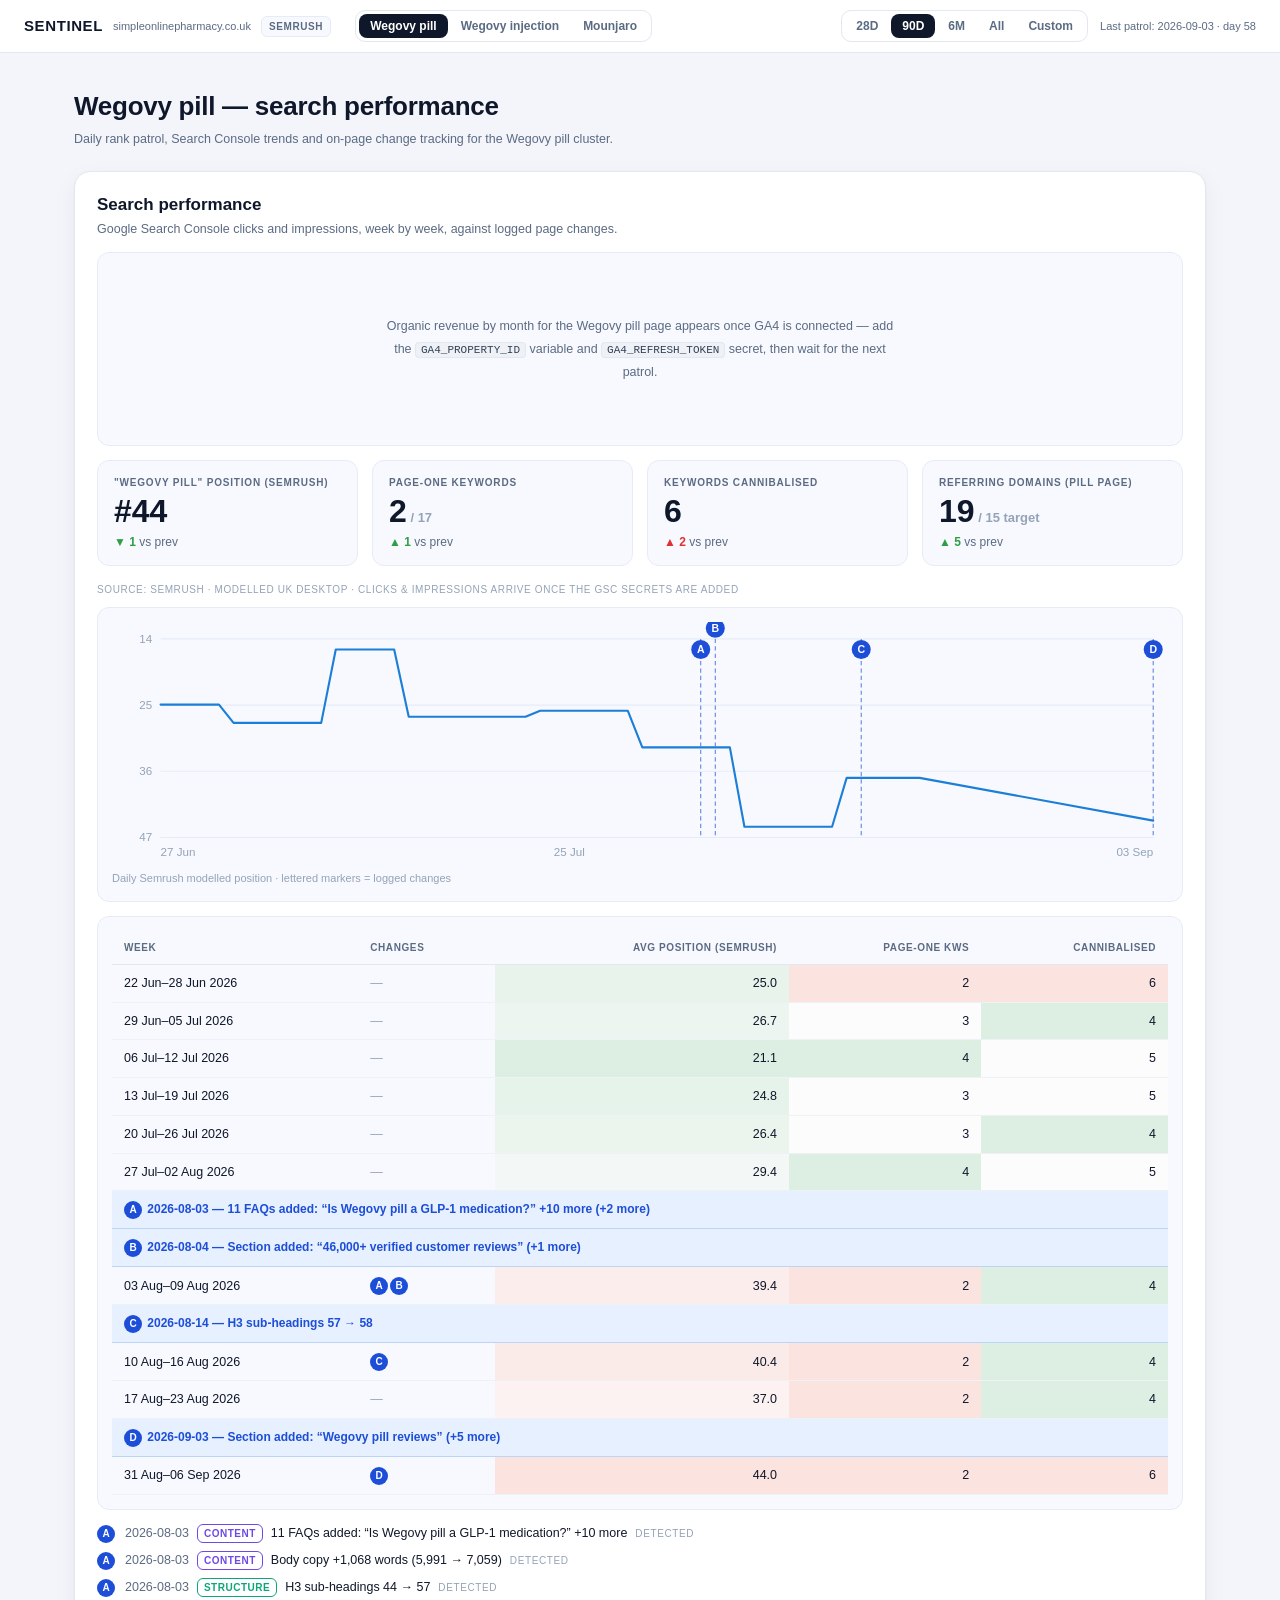
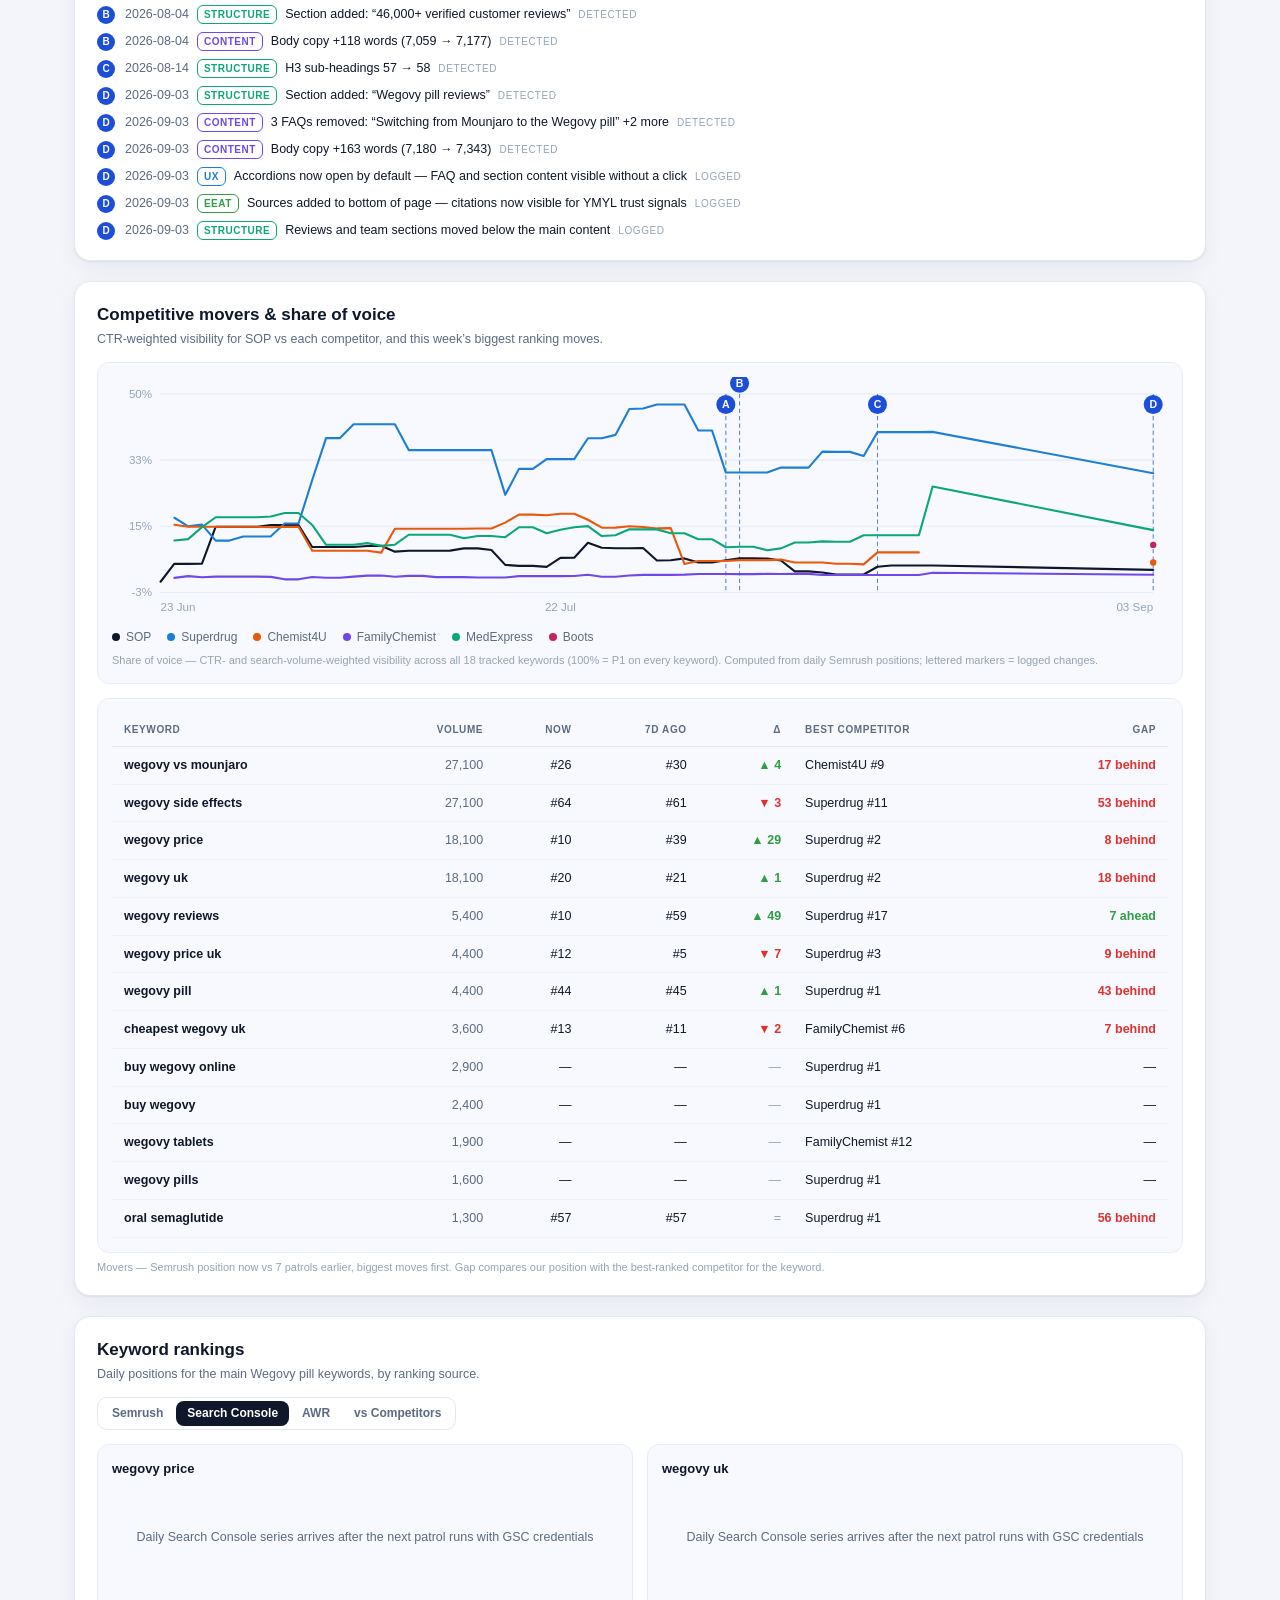
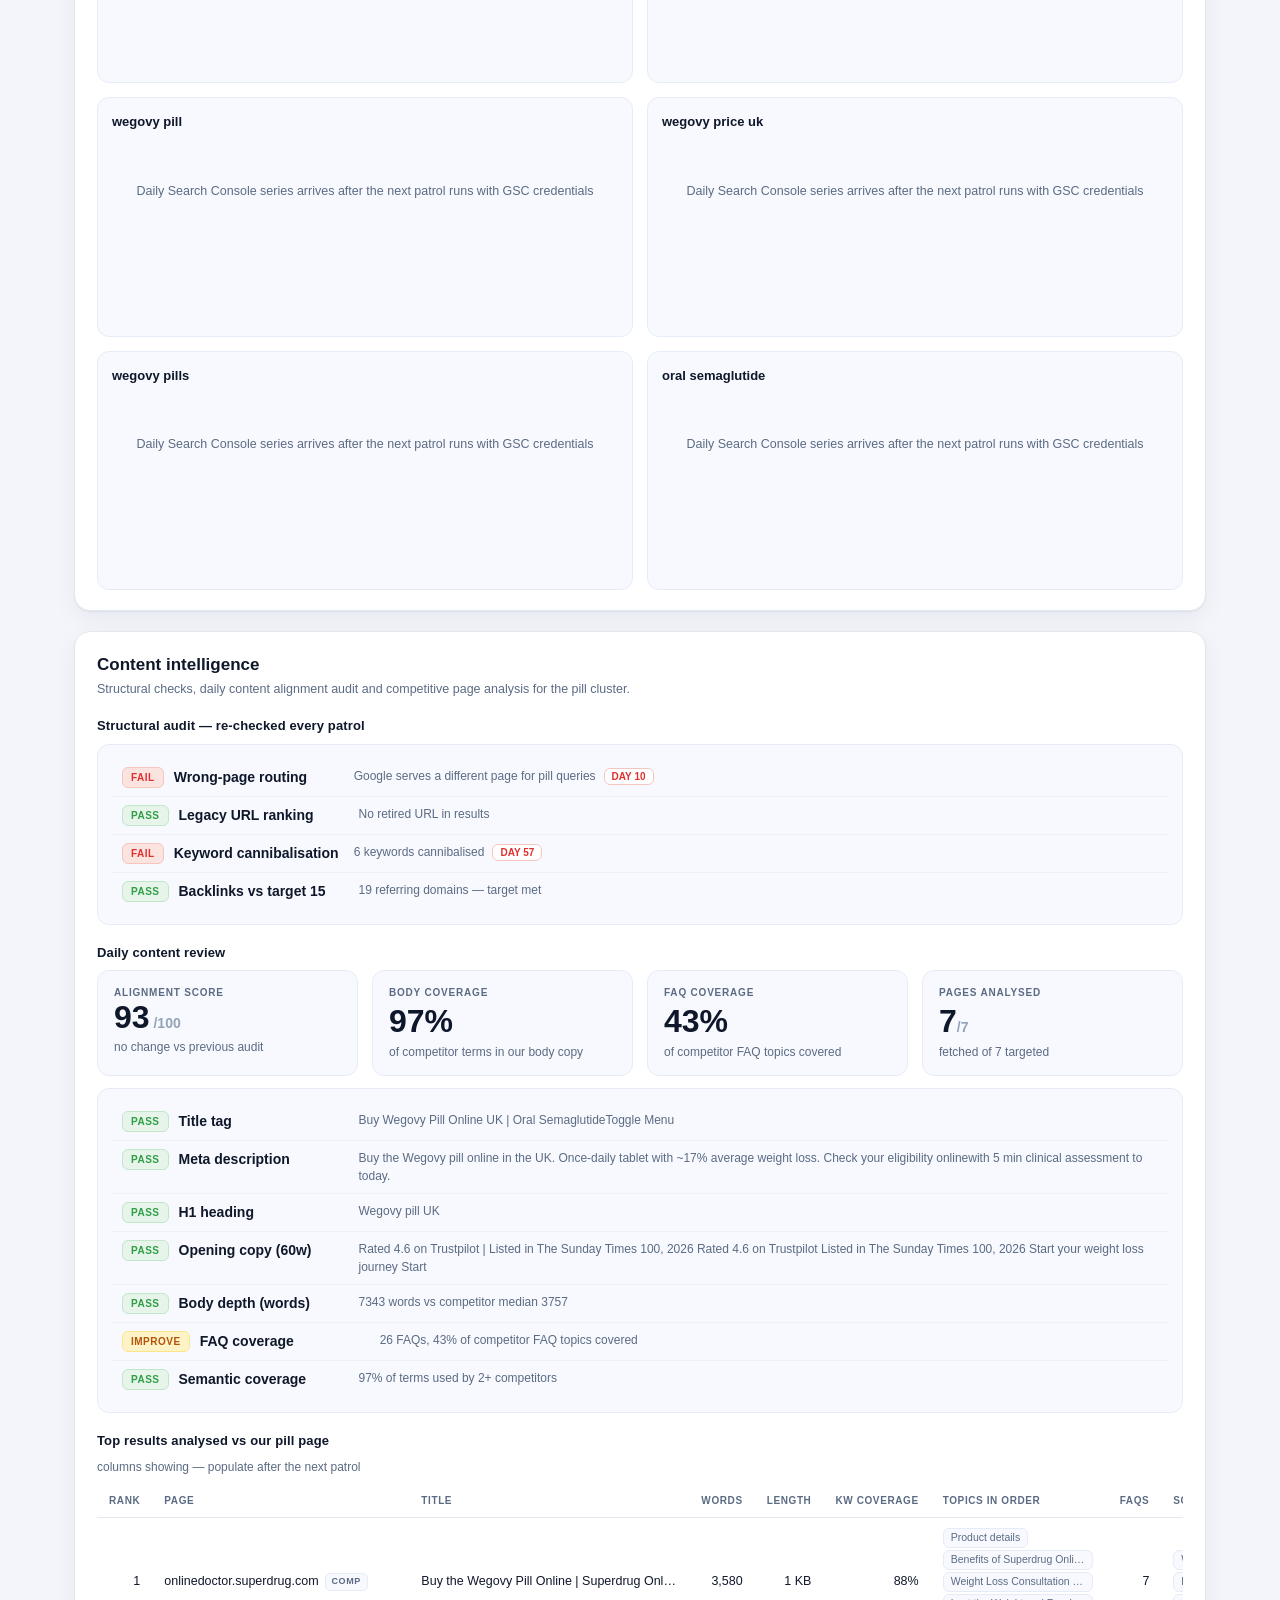
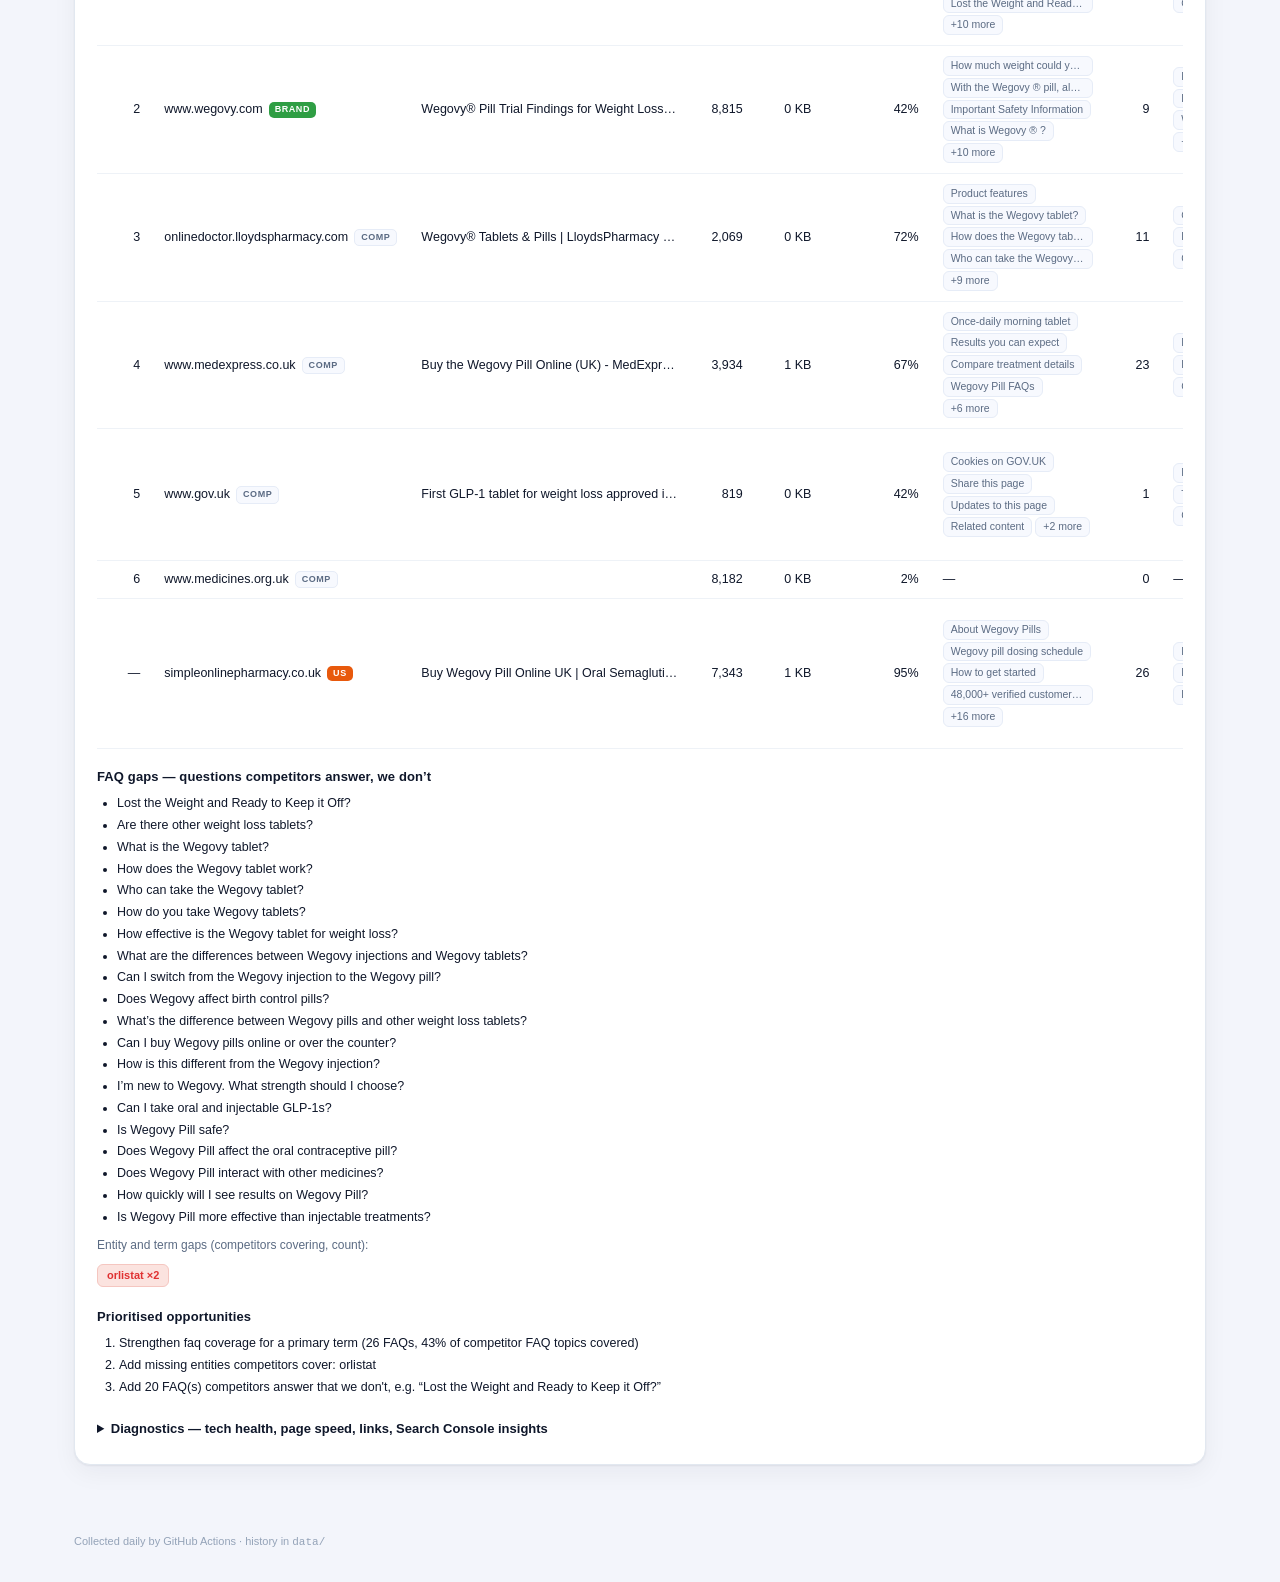
==== commit 6a1e1baa: "Add Wegovy injection as the third tracked product - wegovy_injection_sentinel.py: daily patrol for /" ====
--- a/docs/index.html
+++ b/docs/index.html
@@ -16,6 +16,7 @@
     <span class="mode-badge" id="mode-badge" hidden></span>
     <div class="pills" data-pill-group="product" id="product-pills" style="margin-left:14px">
       <button type="button" class="pill active" data-value="wegovy">Wegovy pill</button>
+      <button type="button" class="pill" data-value="injection">Wegovy injection</button>
       <button type="button" class="pill" data-value="mounjaro">Mounjaro</button>
     </div>
   </div>
@@ -61,6 +62,17 @@
       title: 'Wegovy pill — search performance',
       sub: 'Daily rank patrol, Search Console trends and on-page change tracking for the Wegovy pill cluster.',
       files: { snaps: './snapshots.json', changelog: './changelog.json', content: './content.json' }
+    },
+    injection: {
+      key: 'injection', label: 'Wegovy injection', pageLabel: 'Injection page',
+      hero: 'wegovy',
+      mainKws: ['wegovy', 'wegovy uk', 'buy wegovy',
+                'wegovy price', 'wegovy injection', 'wegovy pen'],
+      title: 'Wegovy injection — search performance',
+      sub: 'Daily rank patrol, Search Console trends and on-page change tracking for the Wegovy injection cluster.',
+      files: { snaps: './wegovy_injection_snapshots.json',
+               changelog: './wegovy_injection_changelog.json',
+               content: './wegovy_injection_content.json' }
     },
     mounjaro: {
       key: 'mounjaro', label: 'Mounjaro', pageLabel: 'Mounjaro page',
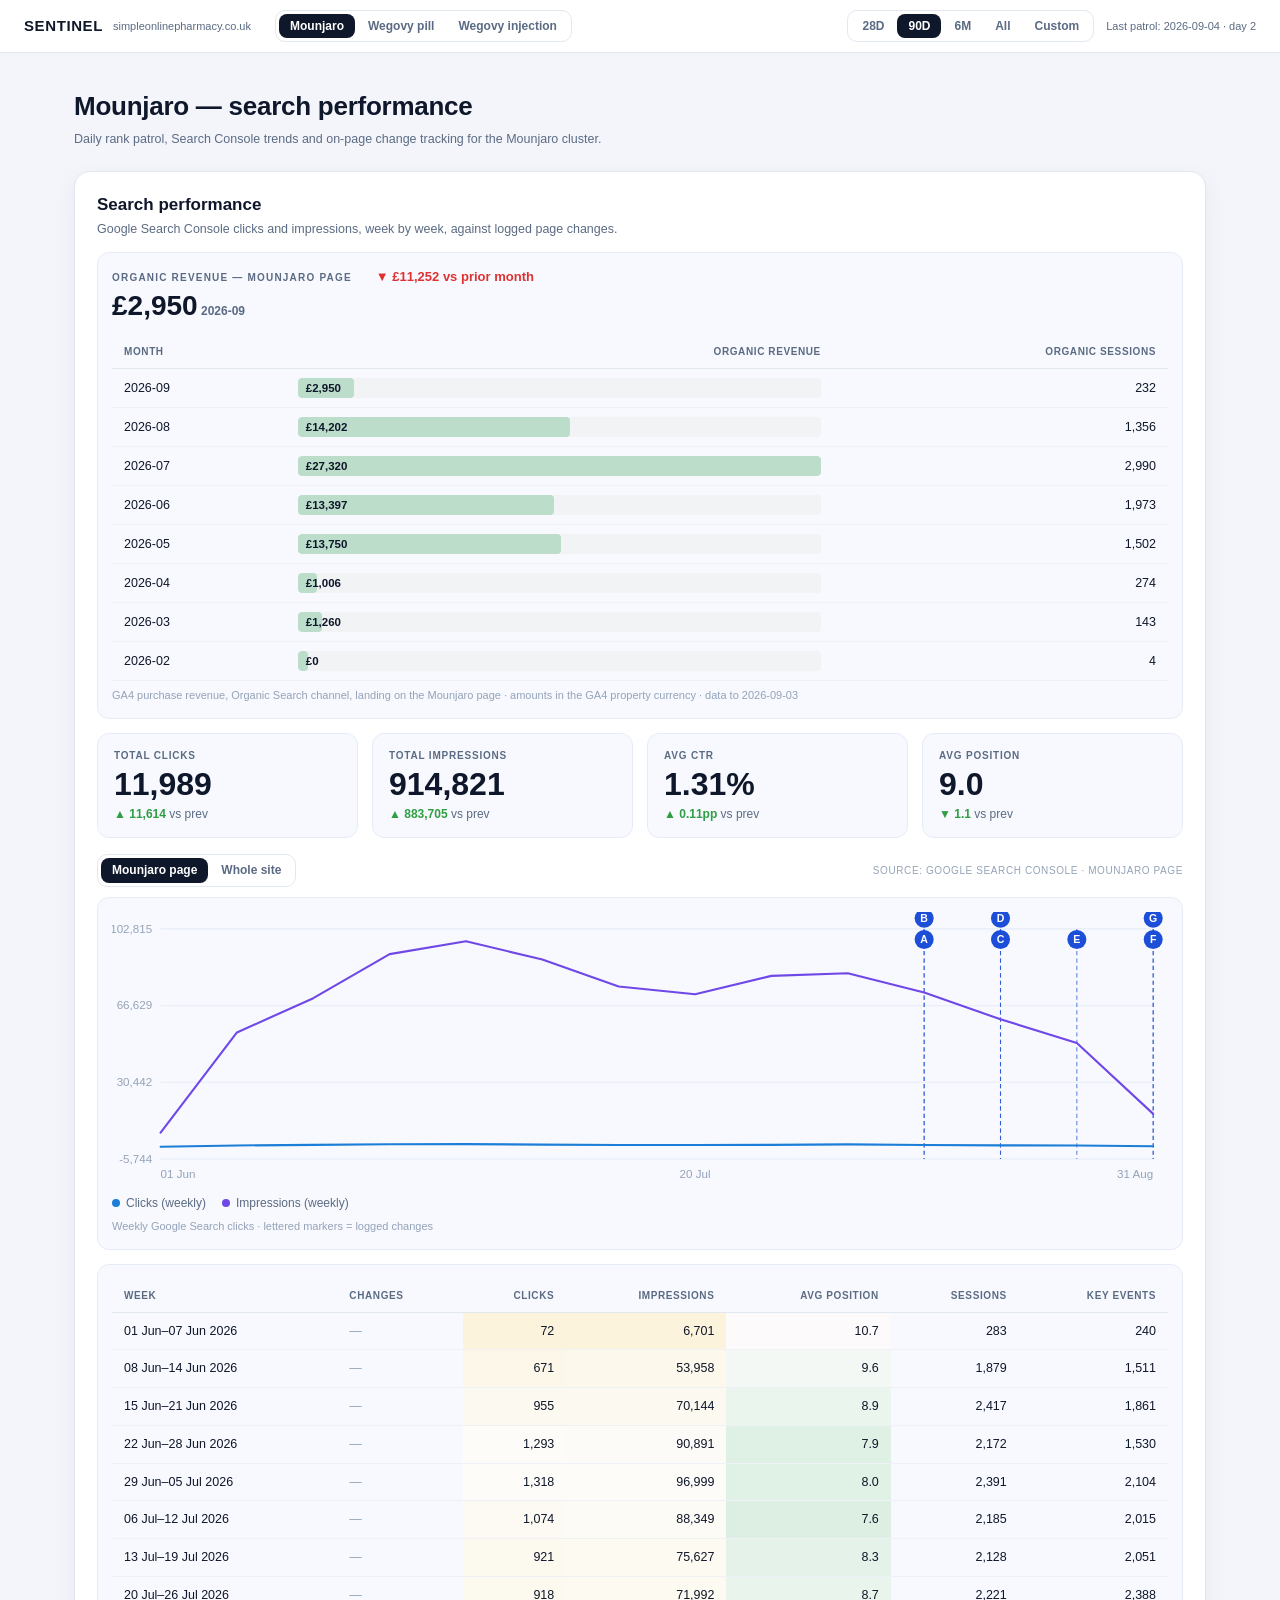
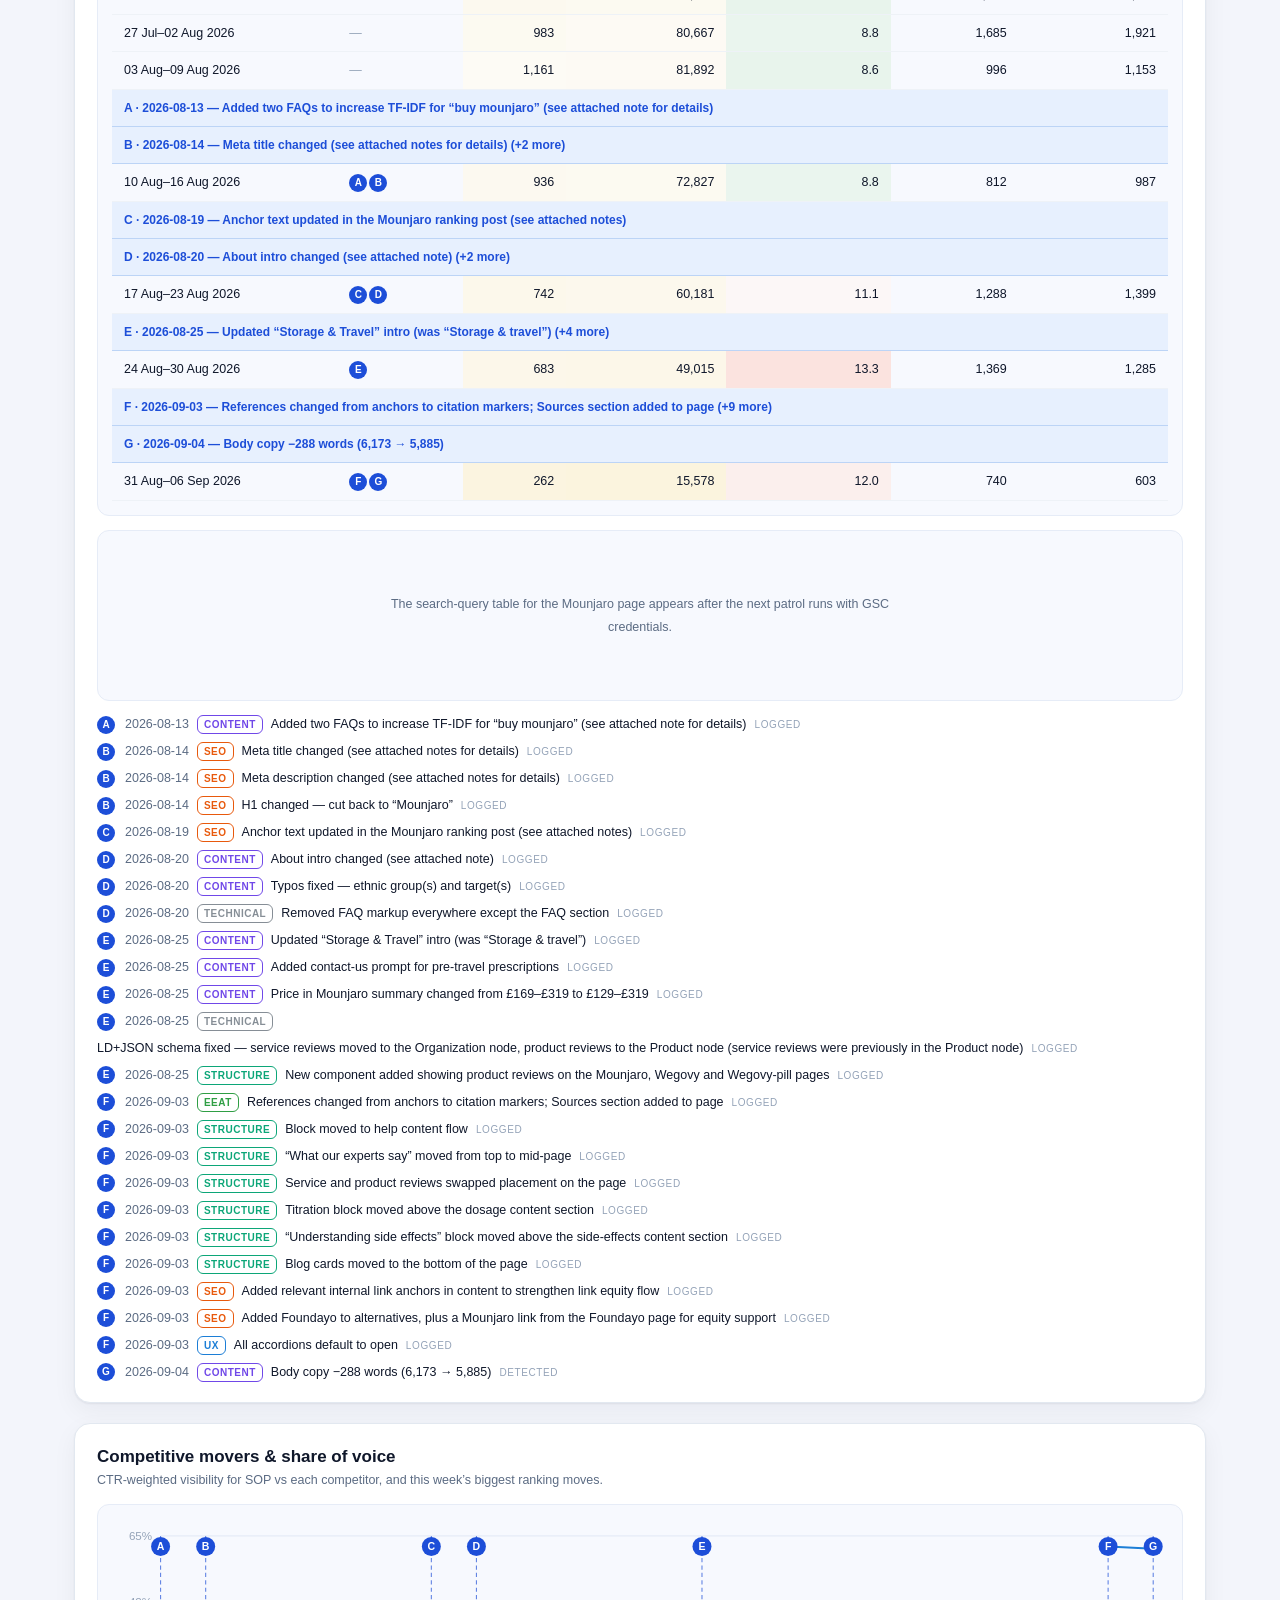
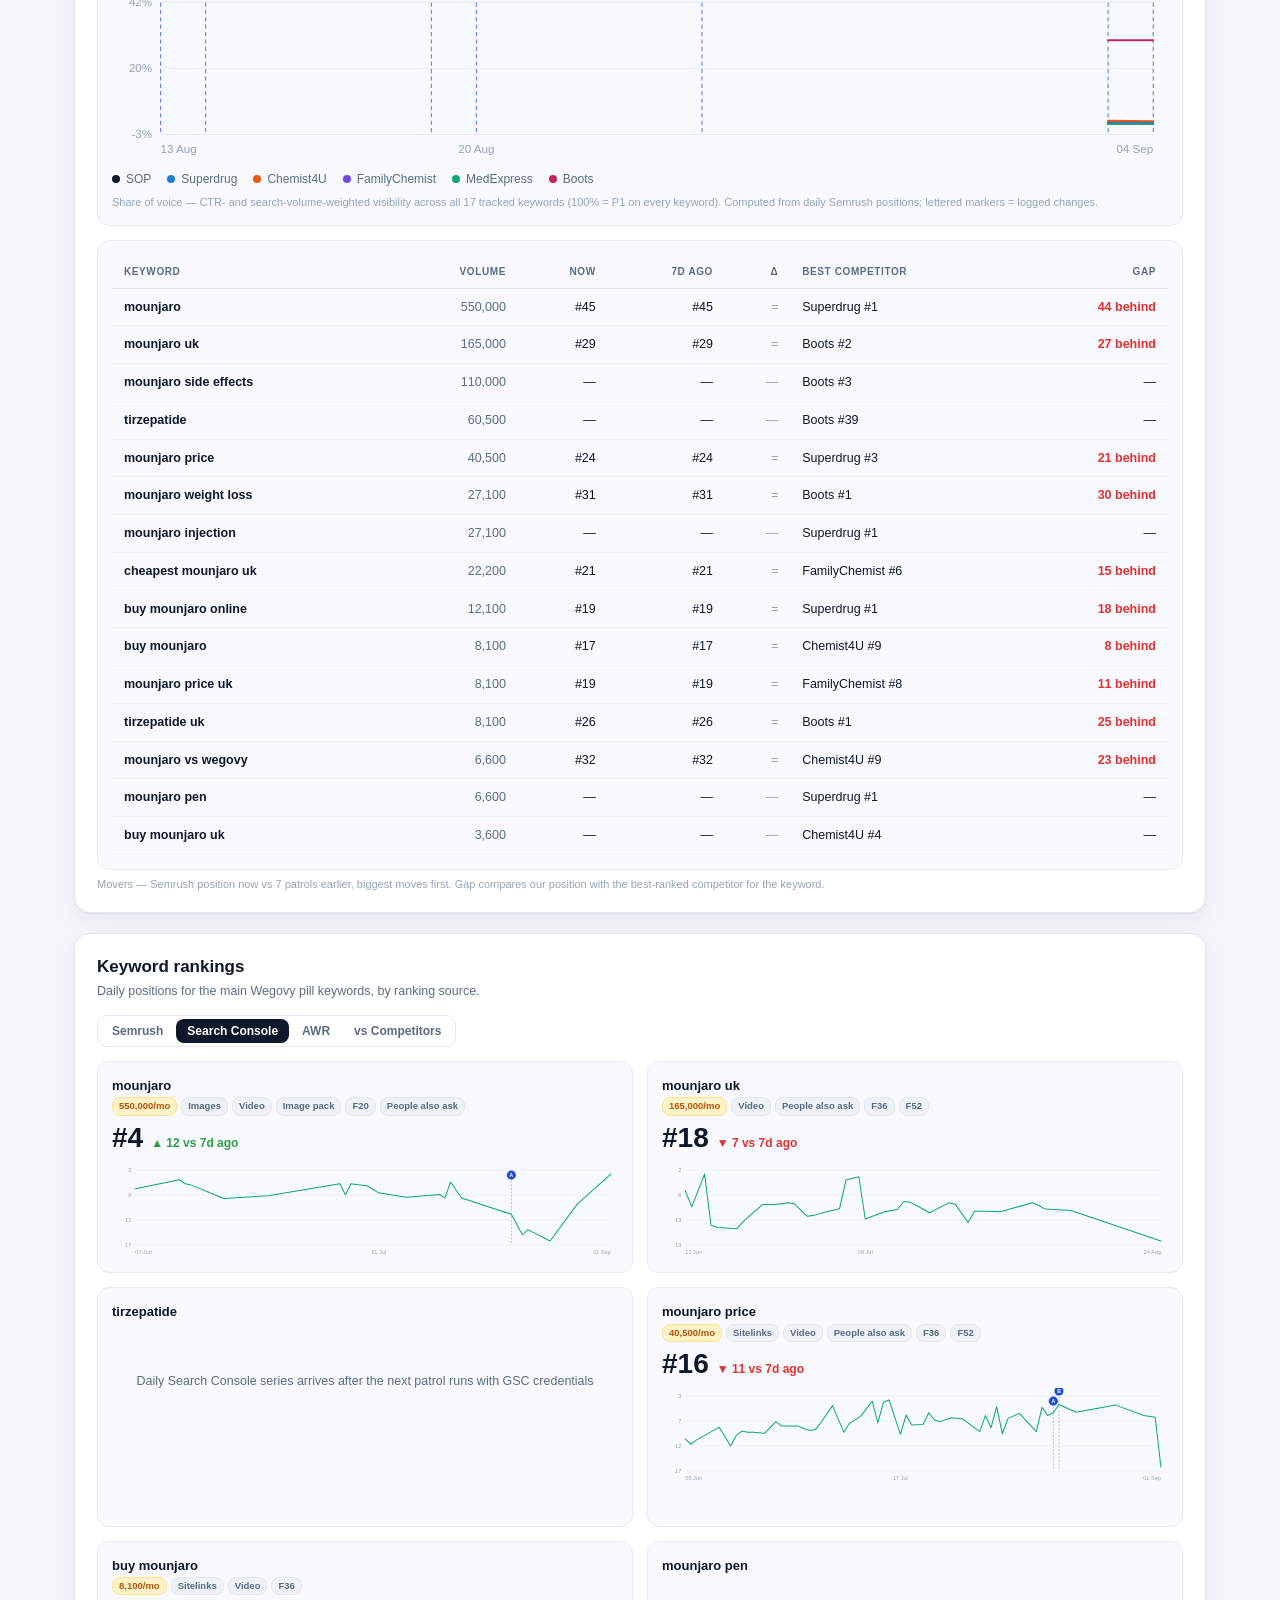
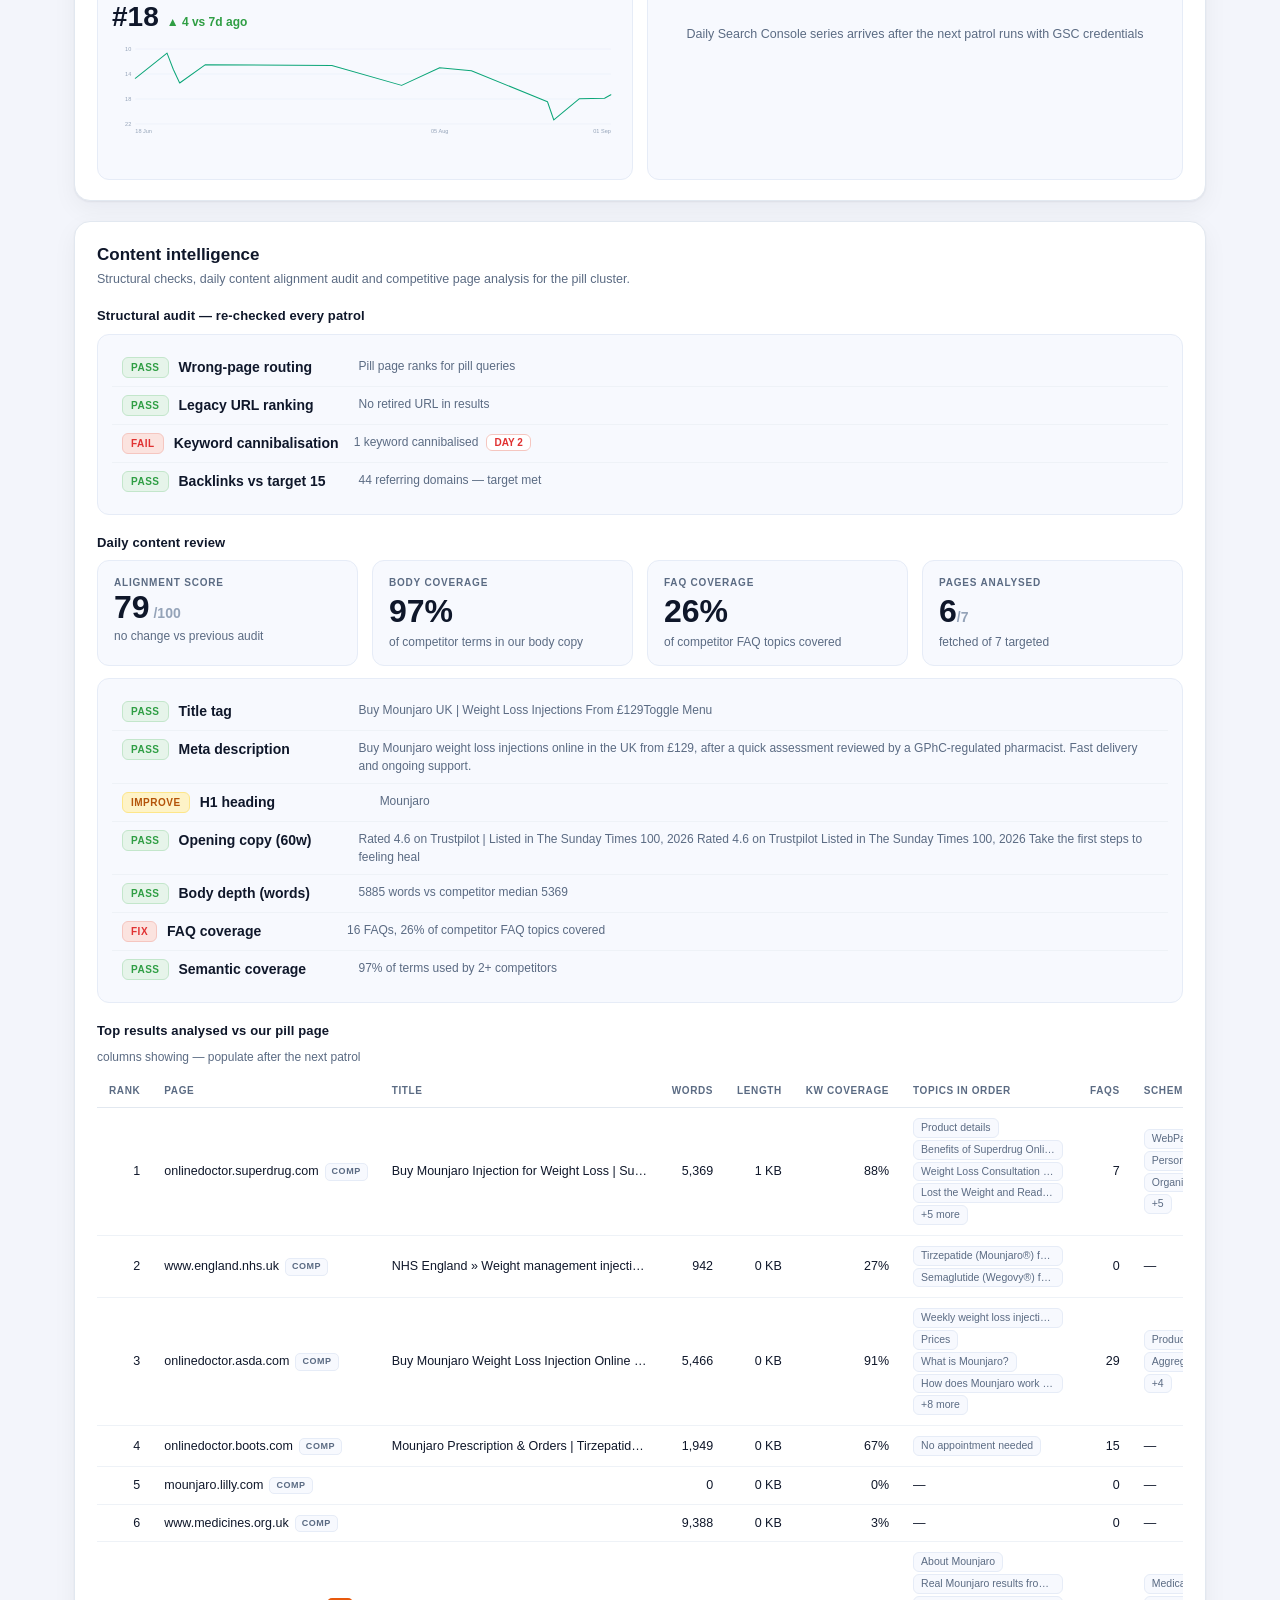
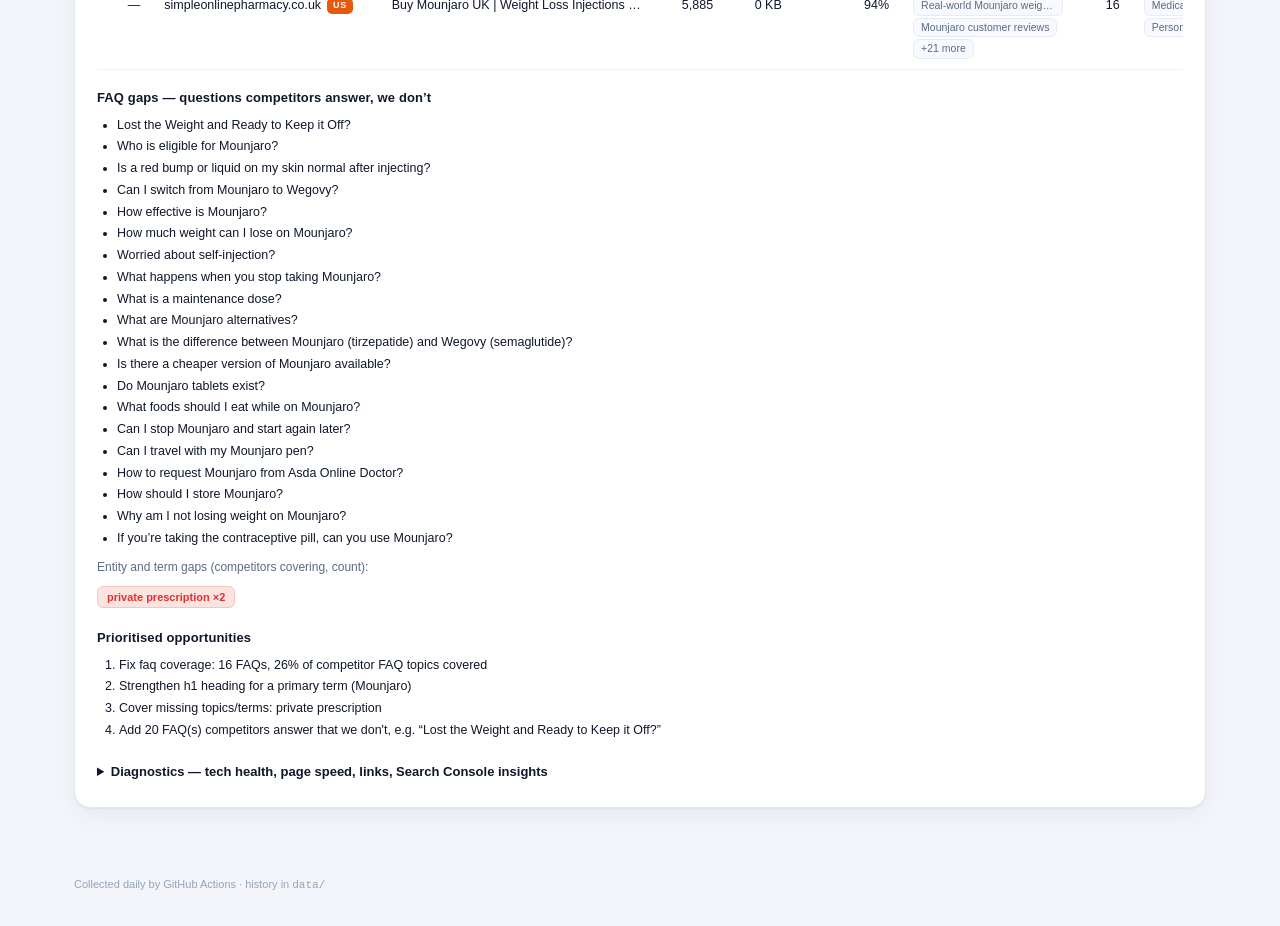
==== commit 7649d92a: "Header cleanup, Mounjaro-first tabs, per-product AWR projects - Removed the mode badge (SEMRUSH chip" ====
--- a/docs/index.html
+++ b/docs/index.html
@@ -13,11 +13,10 @@
   <div class="topbar-left">
     <span class="brand">SENTINEL</span>
     <span class="brand-sub" id="brand-sub">simpleonlinepharmacy.co.uk</span>
-    <span class="mode-badge" id="mode-badge" hidden></span>
     <div class="pills" data-pill-group="product" id="product-pills" style="margin-left:14px">
-      <button type="button" class="pill active" data-value="wegovy">Wegovy pill</button>
+      <button type="button" class="pill active" data-value="mounjaro">Mounjaro</button>
+      <button type="button" class="pill" data-value="wegovy">Wegovy pill</button>
       <button type="button" class="pill" data-value="injection">Wegovy injection</button>
-      <button type="button" class="pill" data-value="mounjaro">Mounjaro</button>
     </div>
   </div>
   <div class="topbar-right">
@@ -39,8 +38,8 @@
 
 <div class="page">
   <div class="page-header">
-    <h1>Wegovy pill — search performance</h1>
-    <div class="sub">Daily rank patrol, Search Console trends and on-page change tracking for the Wegovy pill cluster.</div>
+    <h1>Mounjaro — search performance</h1>
+    <div class="sub">Daily rank patrol, Search Console trends and on-page change tracking for the Mounjaro cluster.</div>
   </div>
   <main id="sections"></main>
 </div>
@@ -85,7 +84,7 @@
     }
   };
   var startProduct = (location.hash || '').replace('#', '');
-  if (!PRODUCTS[startProduct]) startProduct = 'wegovy';
+  if (!PRODUCTS[startProduct]) startProduct = 'mounjaro';
 
   window.Sentinel = {
     data: { snaps: [], changelog: [], content: [] },
@@ -253,17 +252,13 @@
       S.data.changelog = Array.isArray(res[1]) ? res[1] : [];
       S.data.content = Array.isArray(res[2]) ? res[2] : [];
       applyPreset(S.state.preset === 'Custom' ? '90D' : S.state.preset);
-      var badge = document.getElementById('mode-badge');
       var last = S.data.snaps.length ? S.data.snaps[S.data.snaps.length - 1] : null;
       if (last) {
         document.getElementById('patrol-note').textContent =
           'Last patrol: ' + last.date + ' · day ' + S.data.snaps.length;
-        badge.textContent = last.mode || '';
-        badge.hidden = !last.mode;
       } else {
         document.getElementById('patrol-note').textContent =
           'No ' + prod.label + ' patrol data yet — first patrol populates this view';
-        badge.hidden = true;
       }
     });
   }
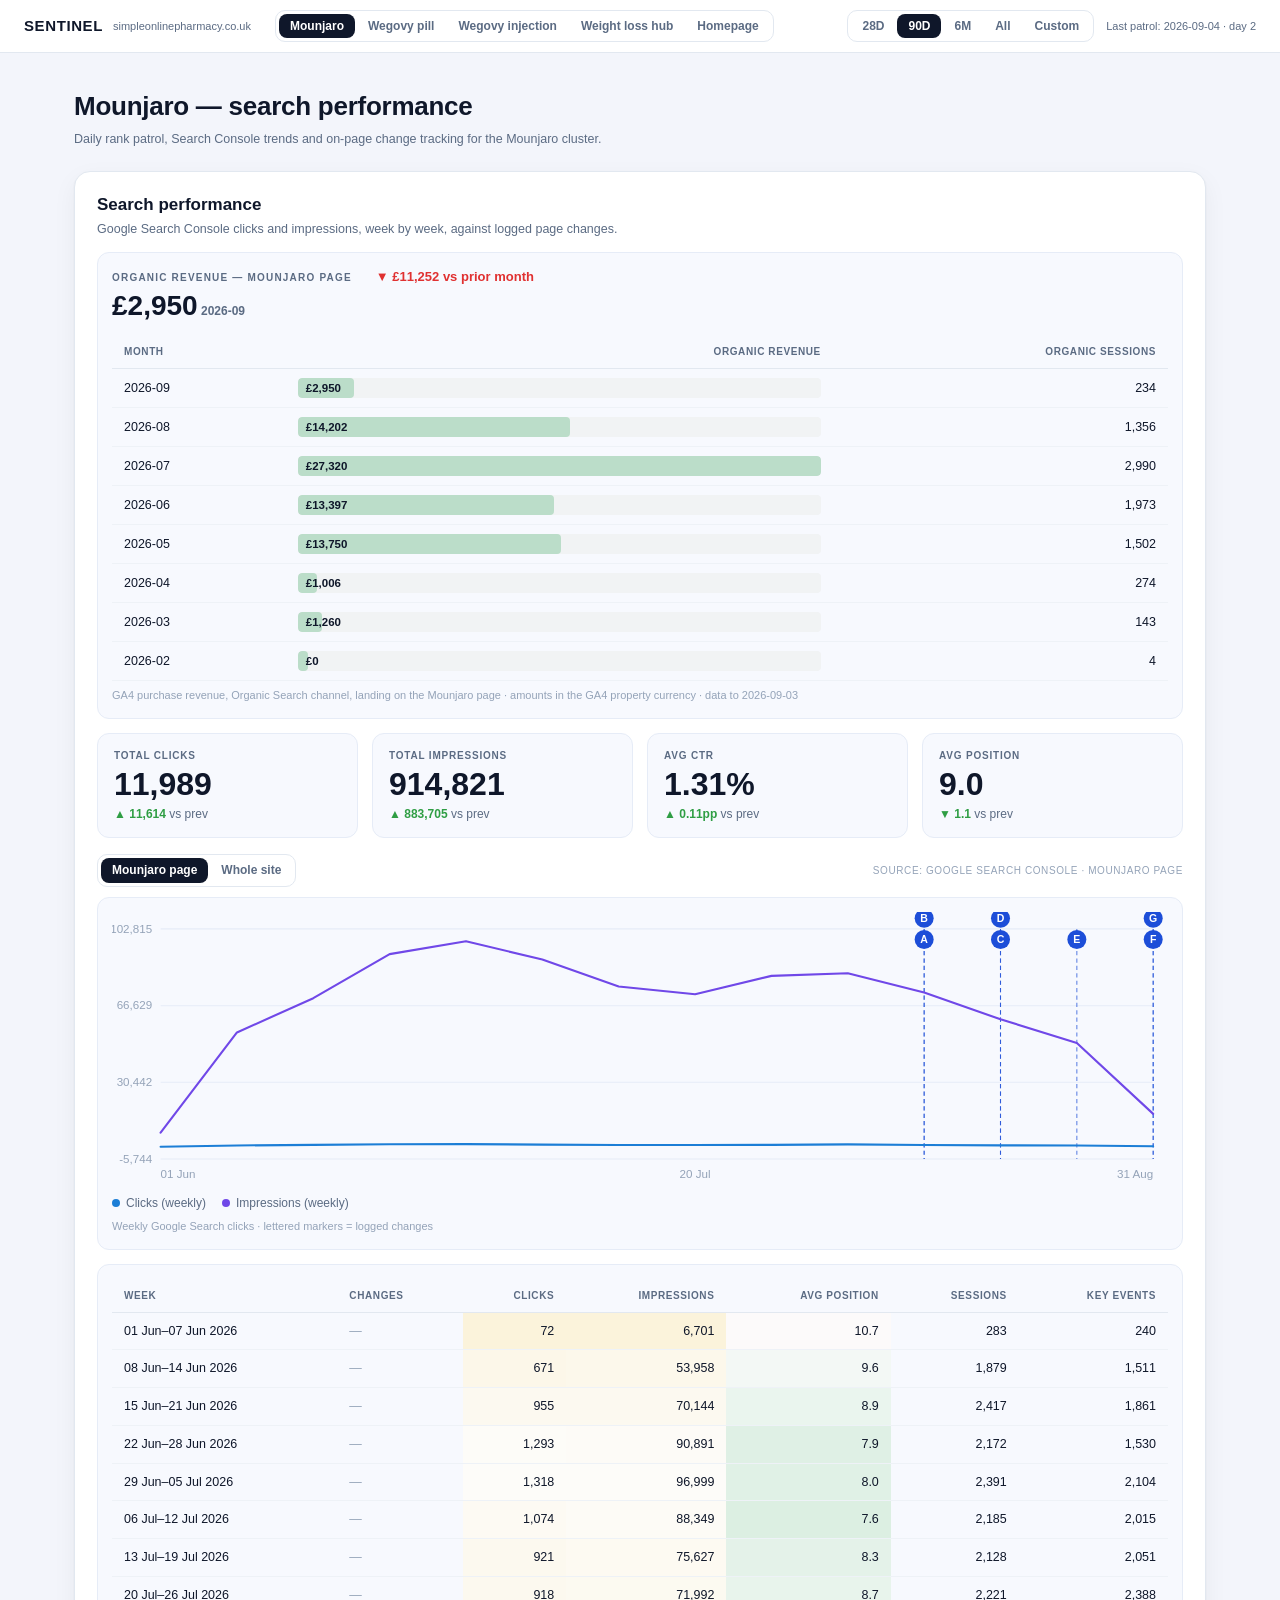
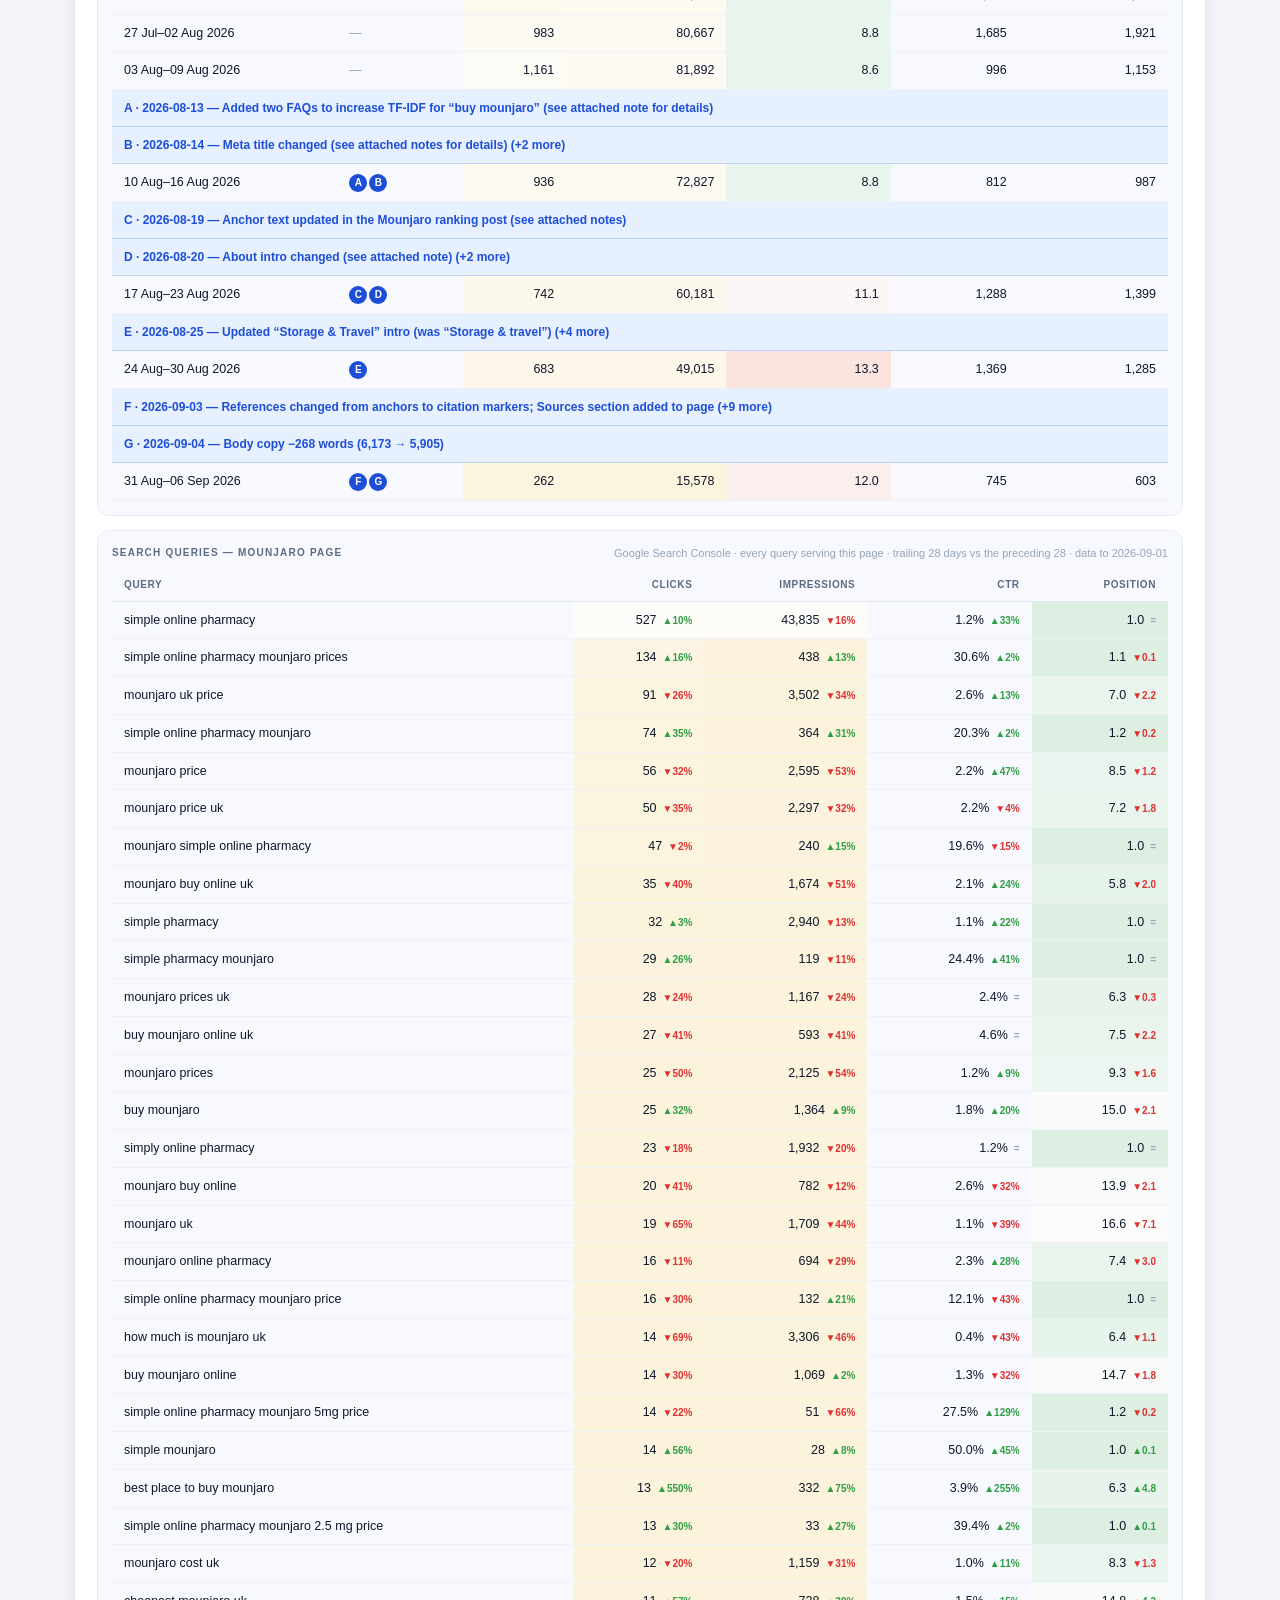
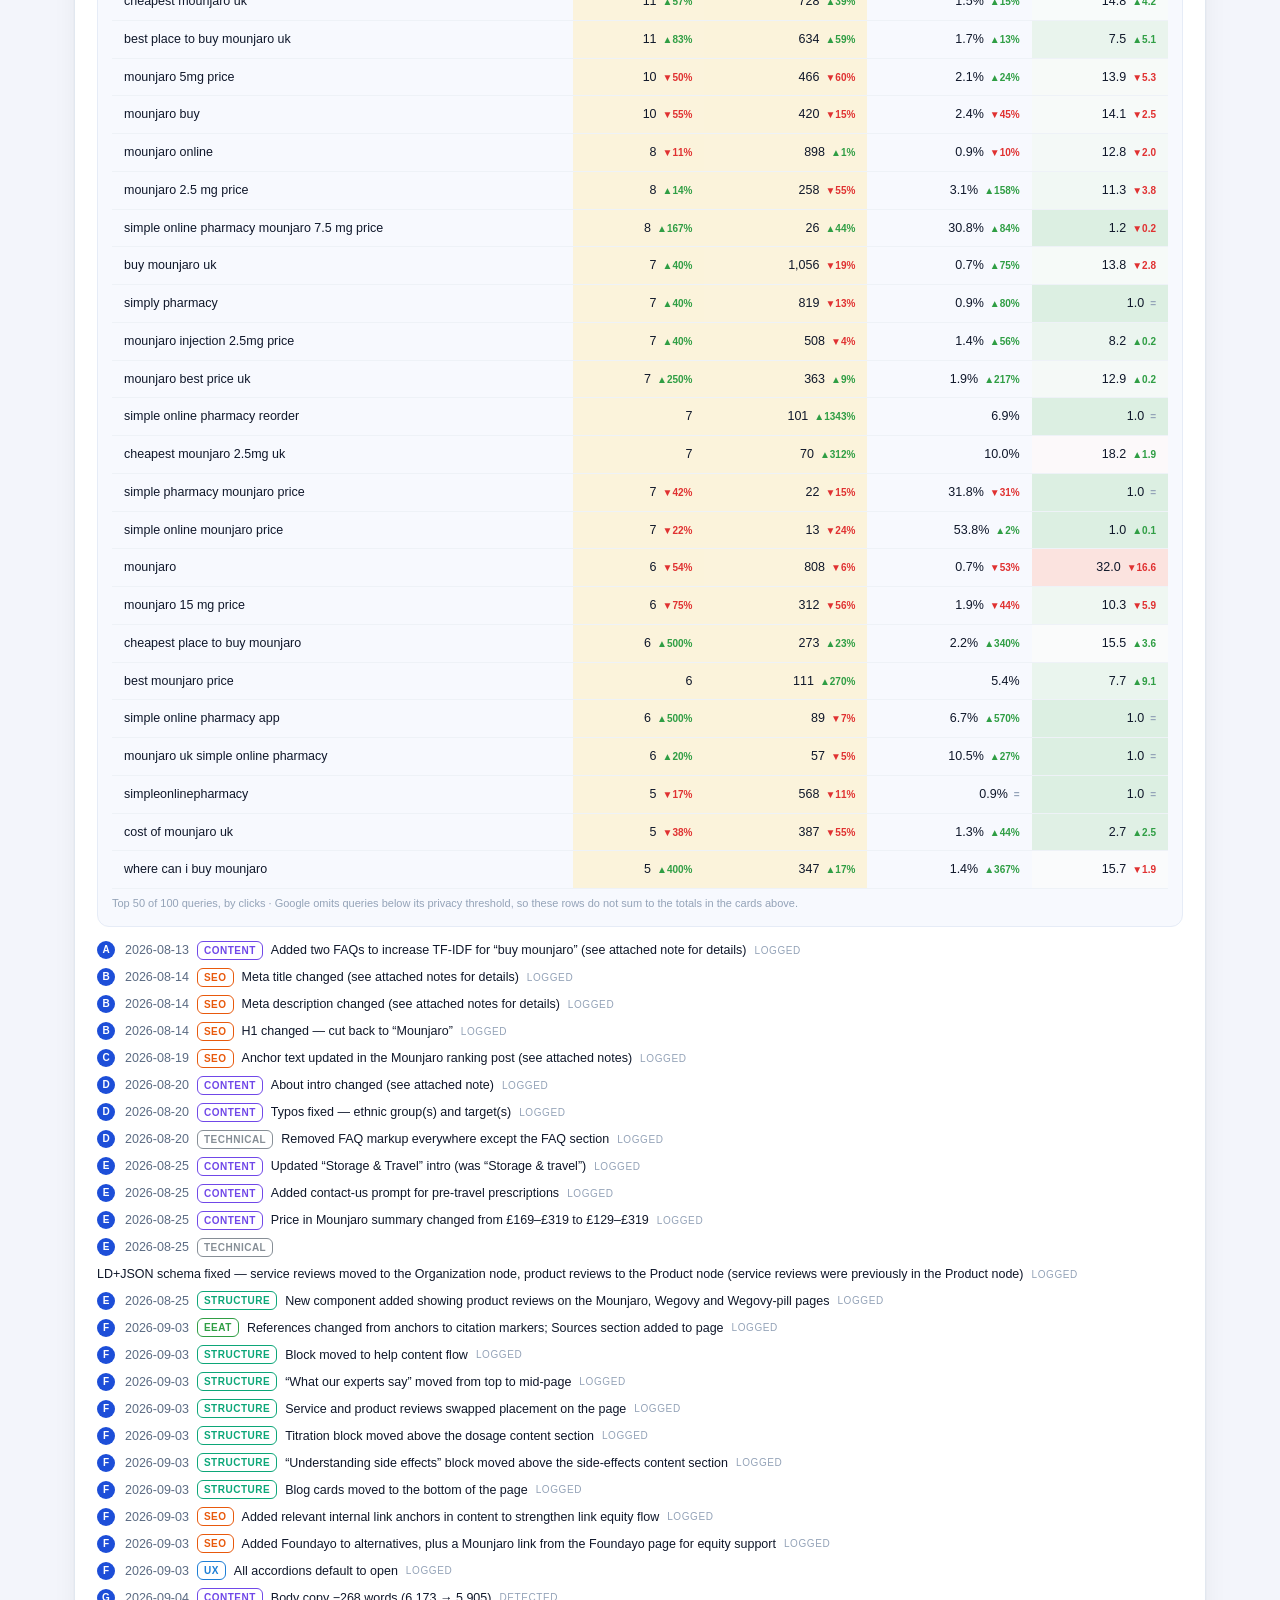
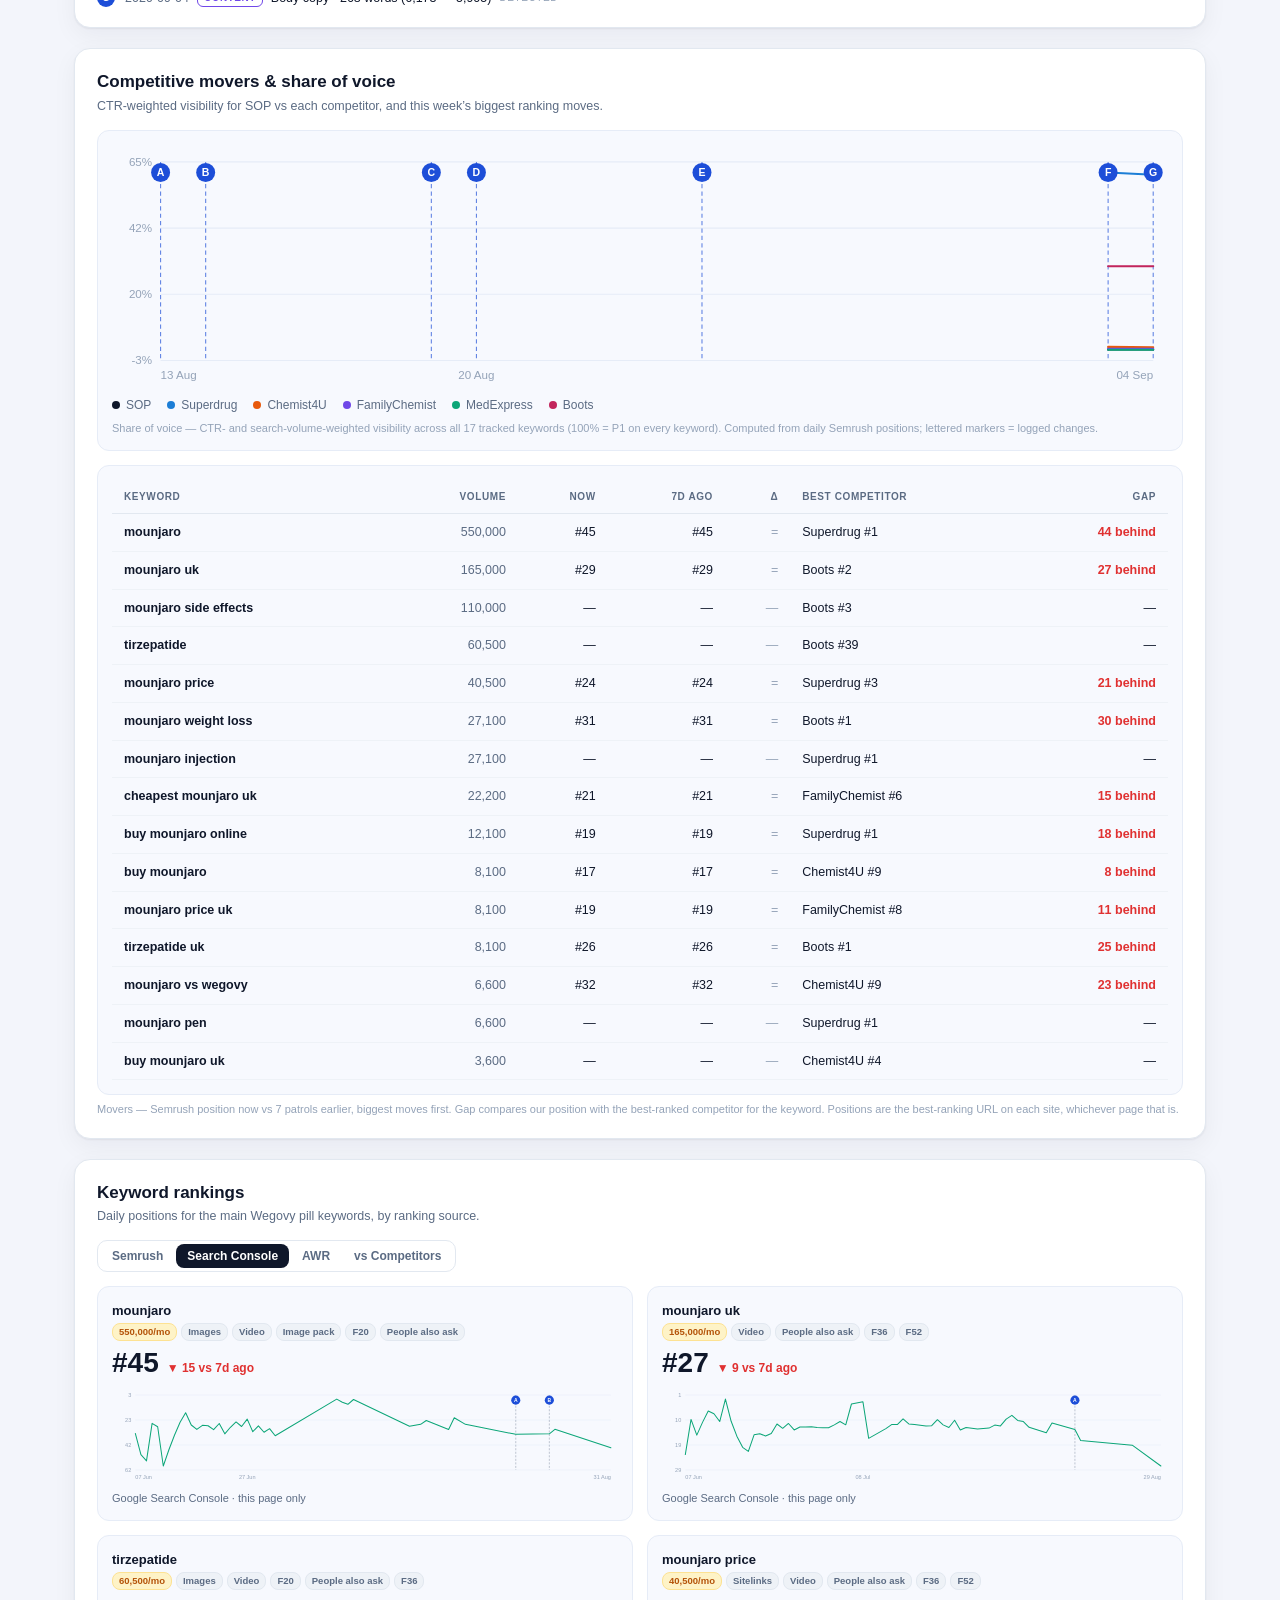
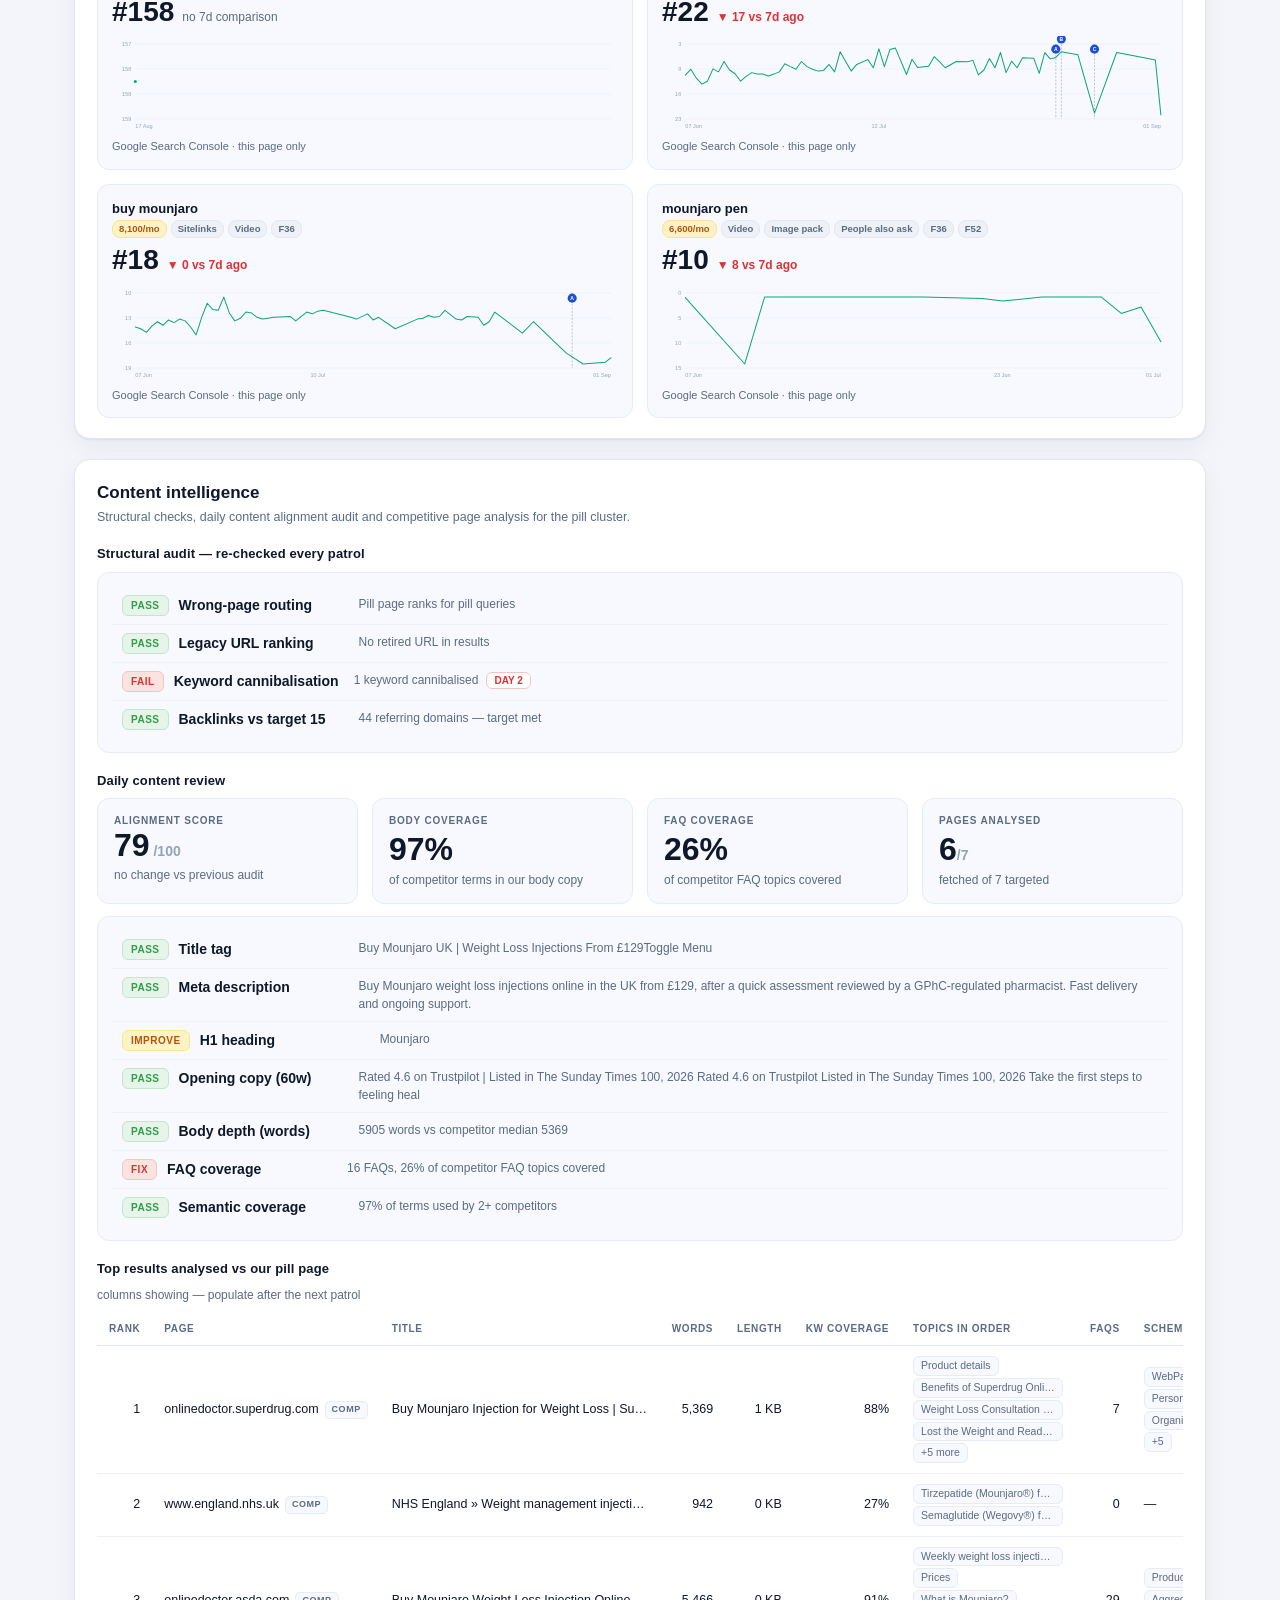
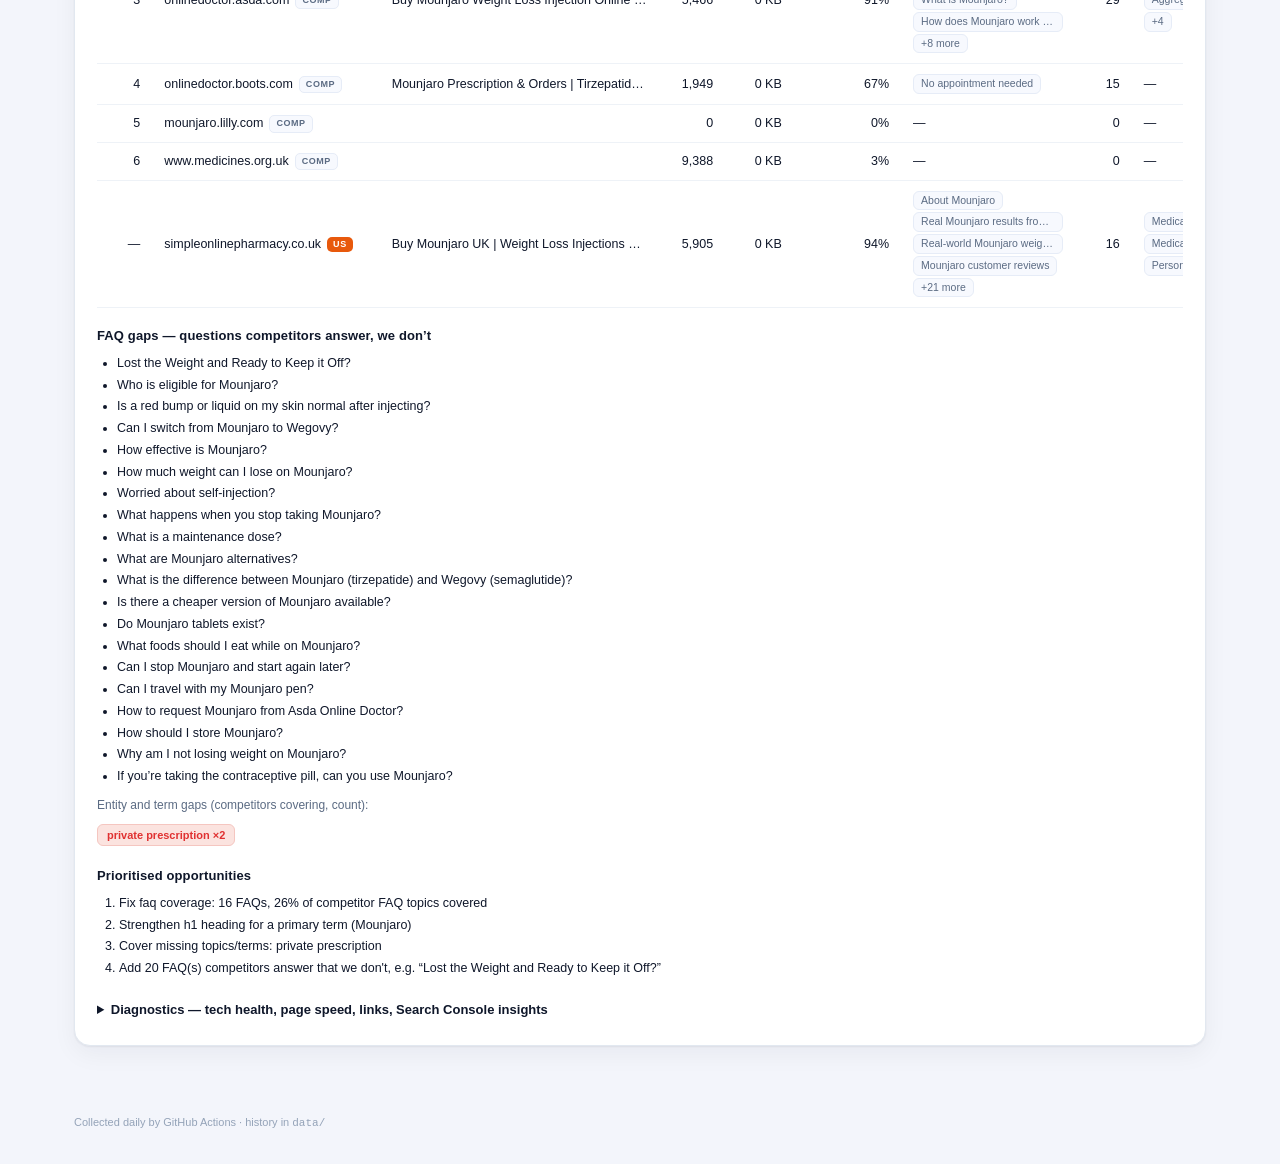
==== commit 786d92a2: "Add Homepage and Weight loss hub as tracked products - homepage_sentinel.py: patrol for simpleonline" ====
--- a/docs/index.html
+++ b/docs/index.html
@@ -17,6 +17,8 @@
       <button type="button" class="pill active" data-value="mounjaro">Mounjaro</button>
       <button type="button" class="pill" data-value="wegovy">Wegovy pill</button>
       <button type="button" class="pill" data-value="injection">Wegovy injection</button>
+      <button type="button" class="pill" data-value="weightloss">Weight loss hub</button>
+      <button type="button" class="pill" data-value="home">Homepage</button>
     </div>
   </div>
   <div class="topbar-right">
@@ -72,6 +74,28 @@
       files: { snaps: './wegovy_injection_snapshots.json',
                changelog: './wegovy_injection_changelog.json',
                content: './wegovy_injection_content.json' }
+    },
+    weightloss: {
+      key: 'weightloss', label: 'Weight loss hub', pageLabel: 'Hub page',
+      hero: 'weight loss injections',
+      mainKws: ['weight loss injections', 'weight loss pills', 'weight loss medication',
+                'weight loss jabs', 'glp-1 injections', 'weight loss tablets'],
+      title: 'Weight loss hub — search performance',
+      sub: 'Daily rank patrol, Search Console trends and on-page change tracking for /weight-loss/.',
+      files: { snaps: './weightloss_snapshots.json',
+               changelog: './weightloss_changelog.json',
+               content: './weightloss_content.json' }
+    },
+    home: {
+      key: 'home', label: 'Homepage', pageLabel: 'Homepage',
+      hero: 'simple online pharmacy',
+      mainKws: ['simple online pharmacy', 'online pharmacy', 'online pharmacy uk',
+                'online chemist', 'pharmacy online', 'online doctor'],
+      title: 'Homepage — search performance',
+      sub: 'Daily rank patrol, Search Console trends and on-page change tracking for simpleonlinepharmacy.co.uk.',
+      files: { snaps: './homepage_snapshots.json',
+               changelog: './homepage_changelog.json',
+               content: './homepage_content.json' }
     },
     mounjaro: {
       key: 'mounjaro', label: 'Mounjaro', pageLabel: 'Mounjaro page',
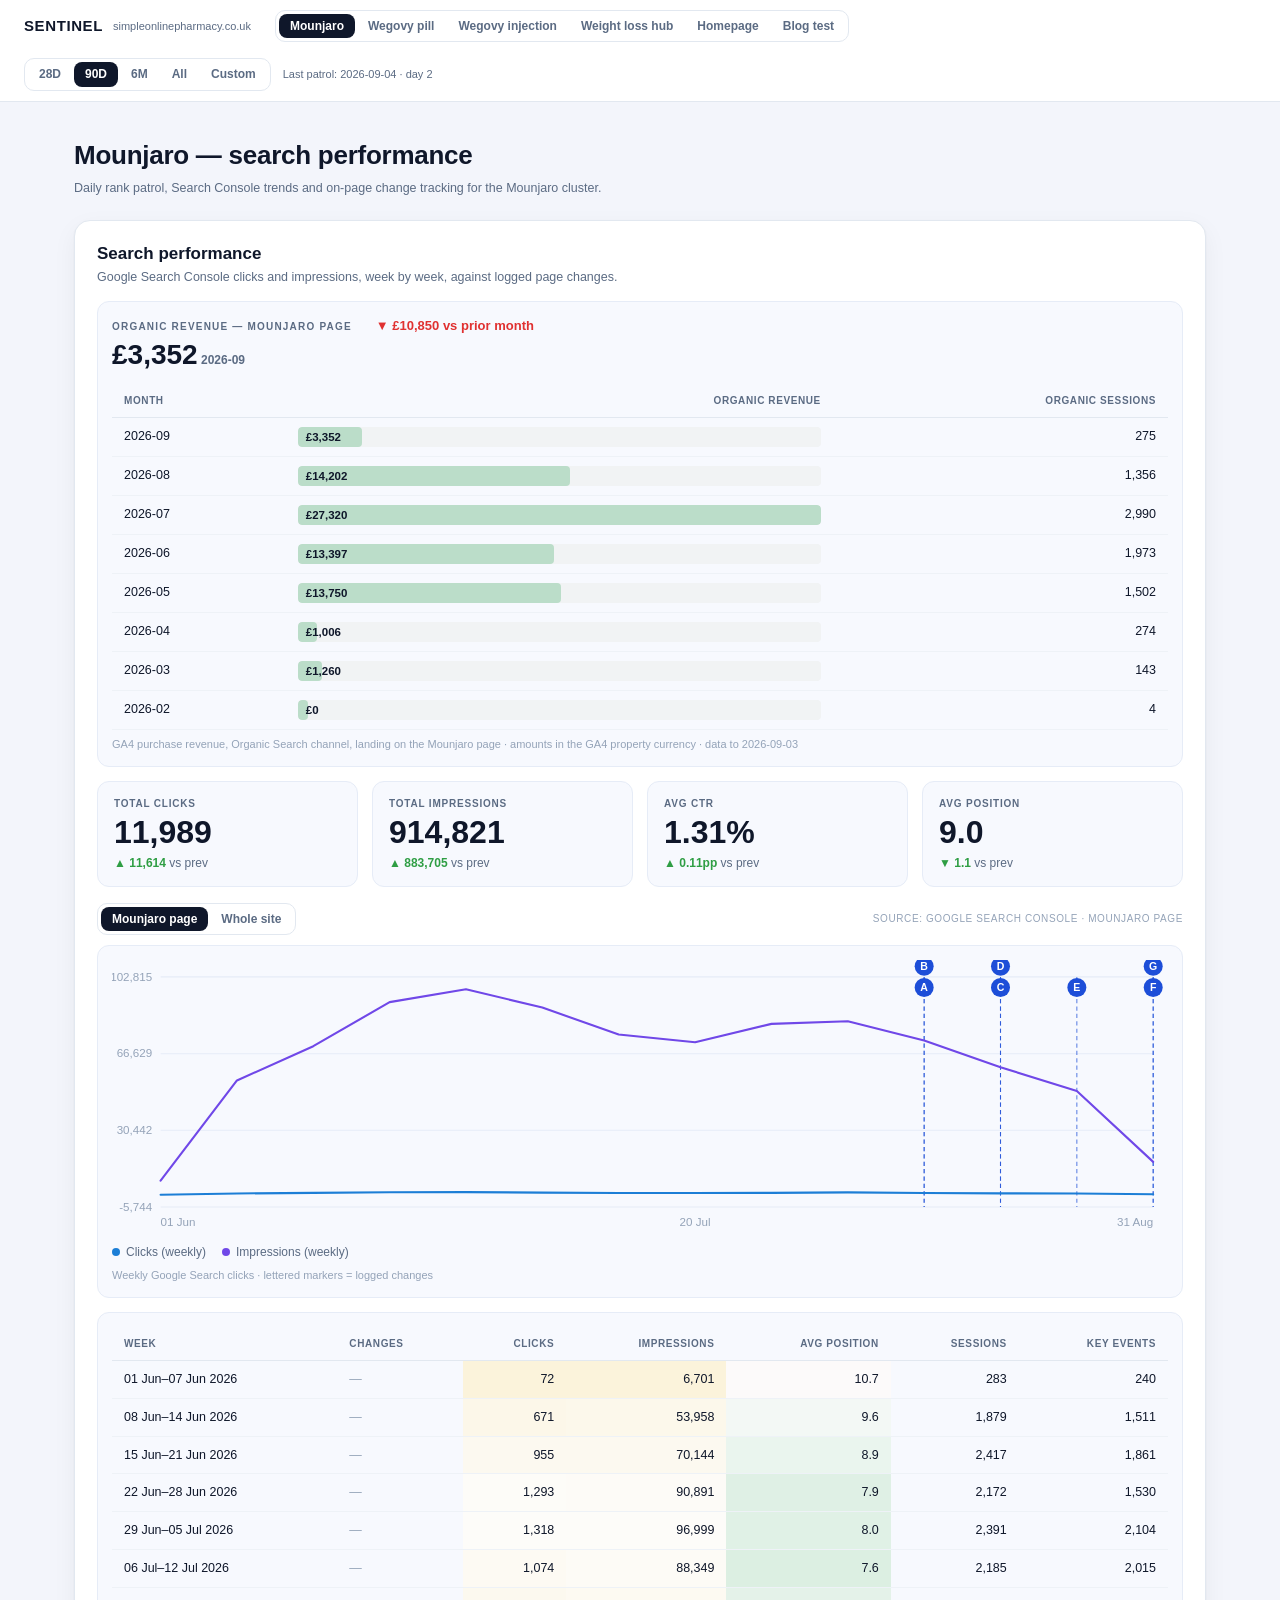
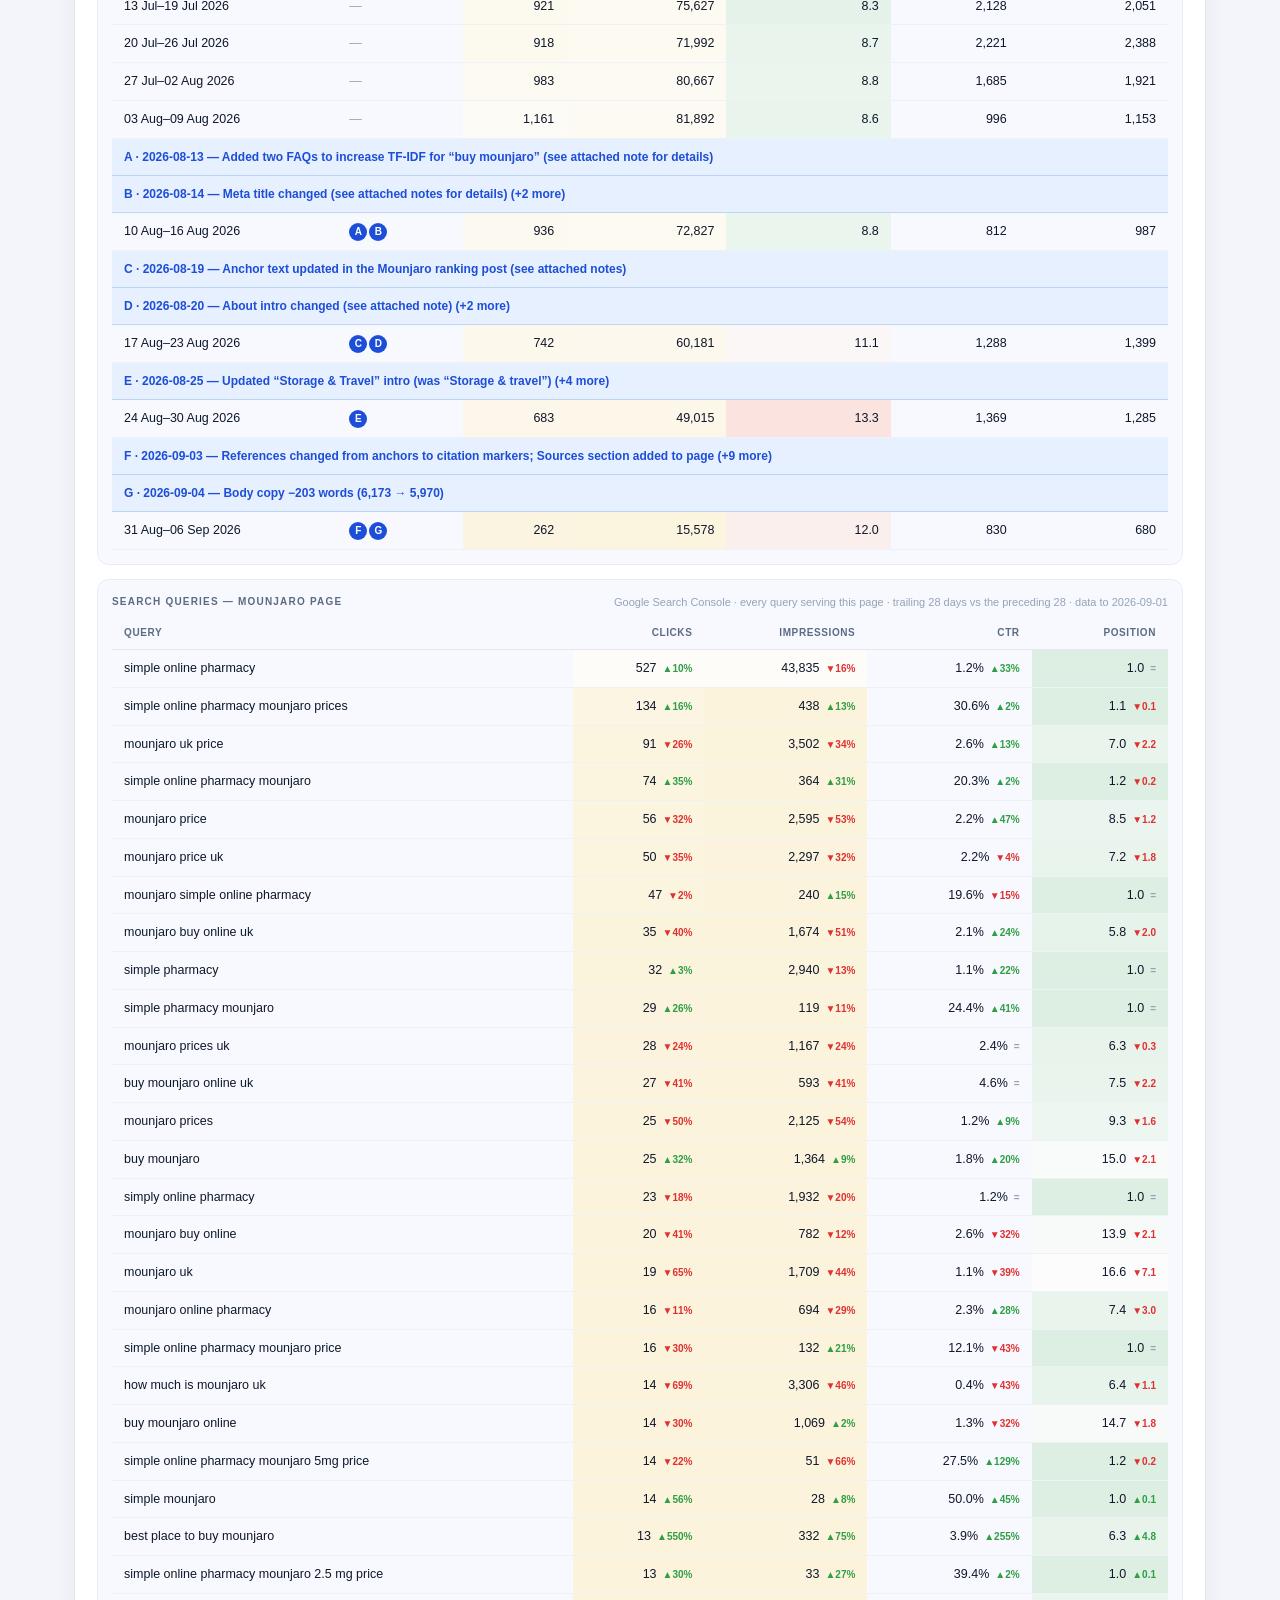
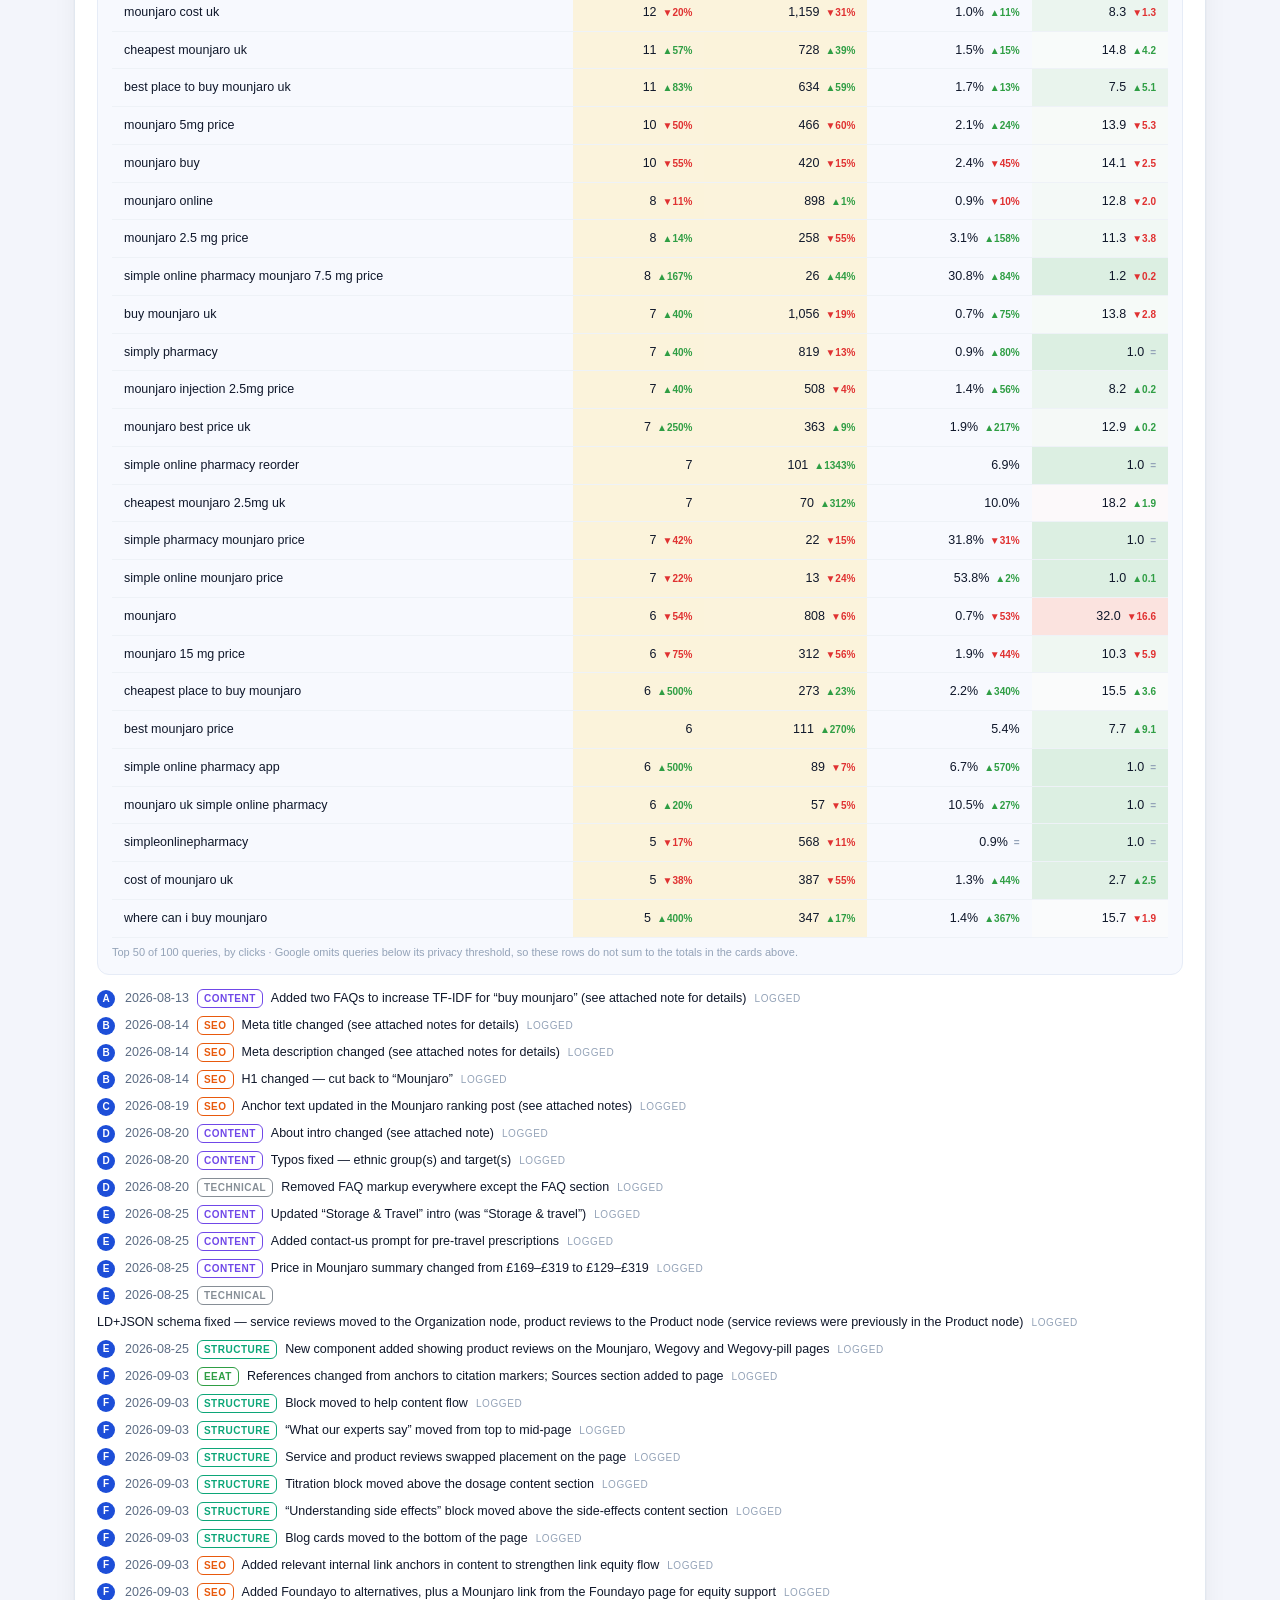
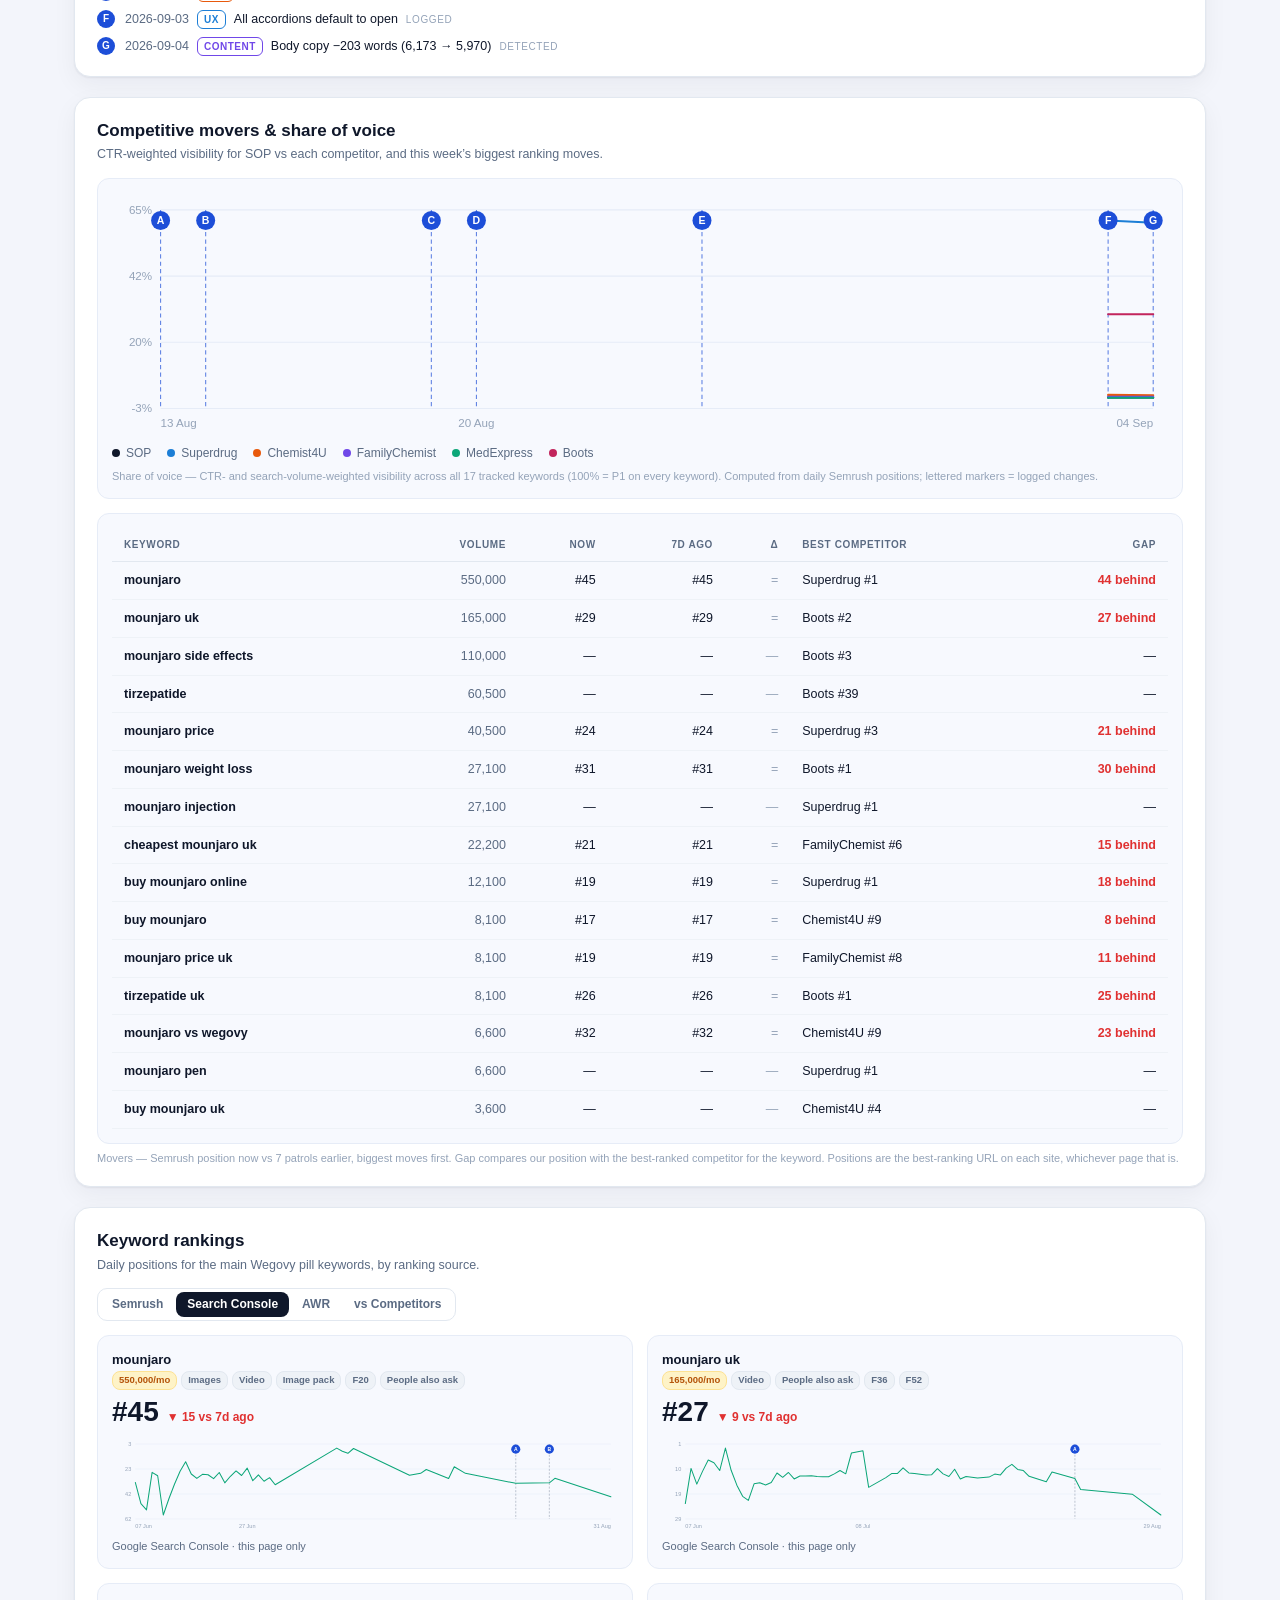
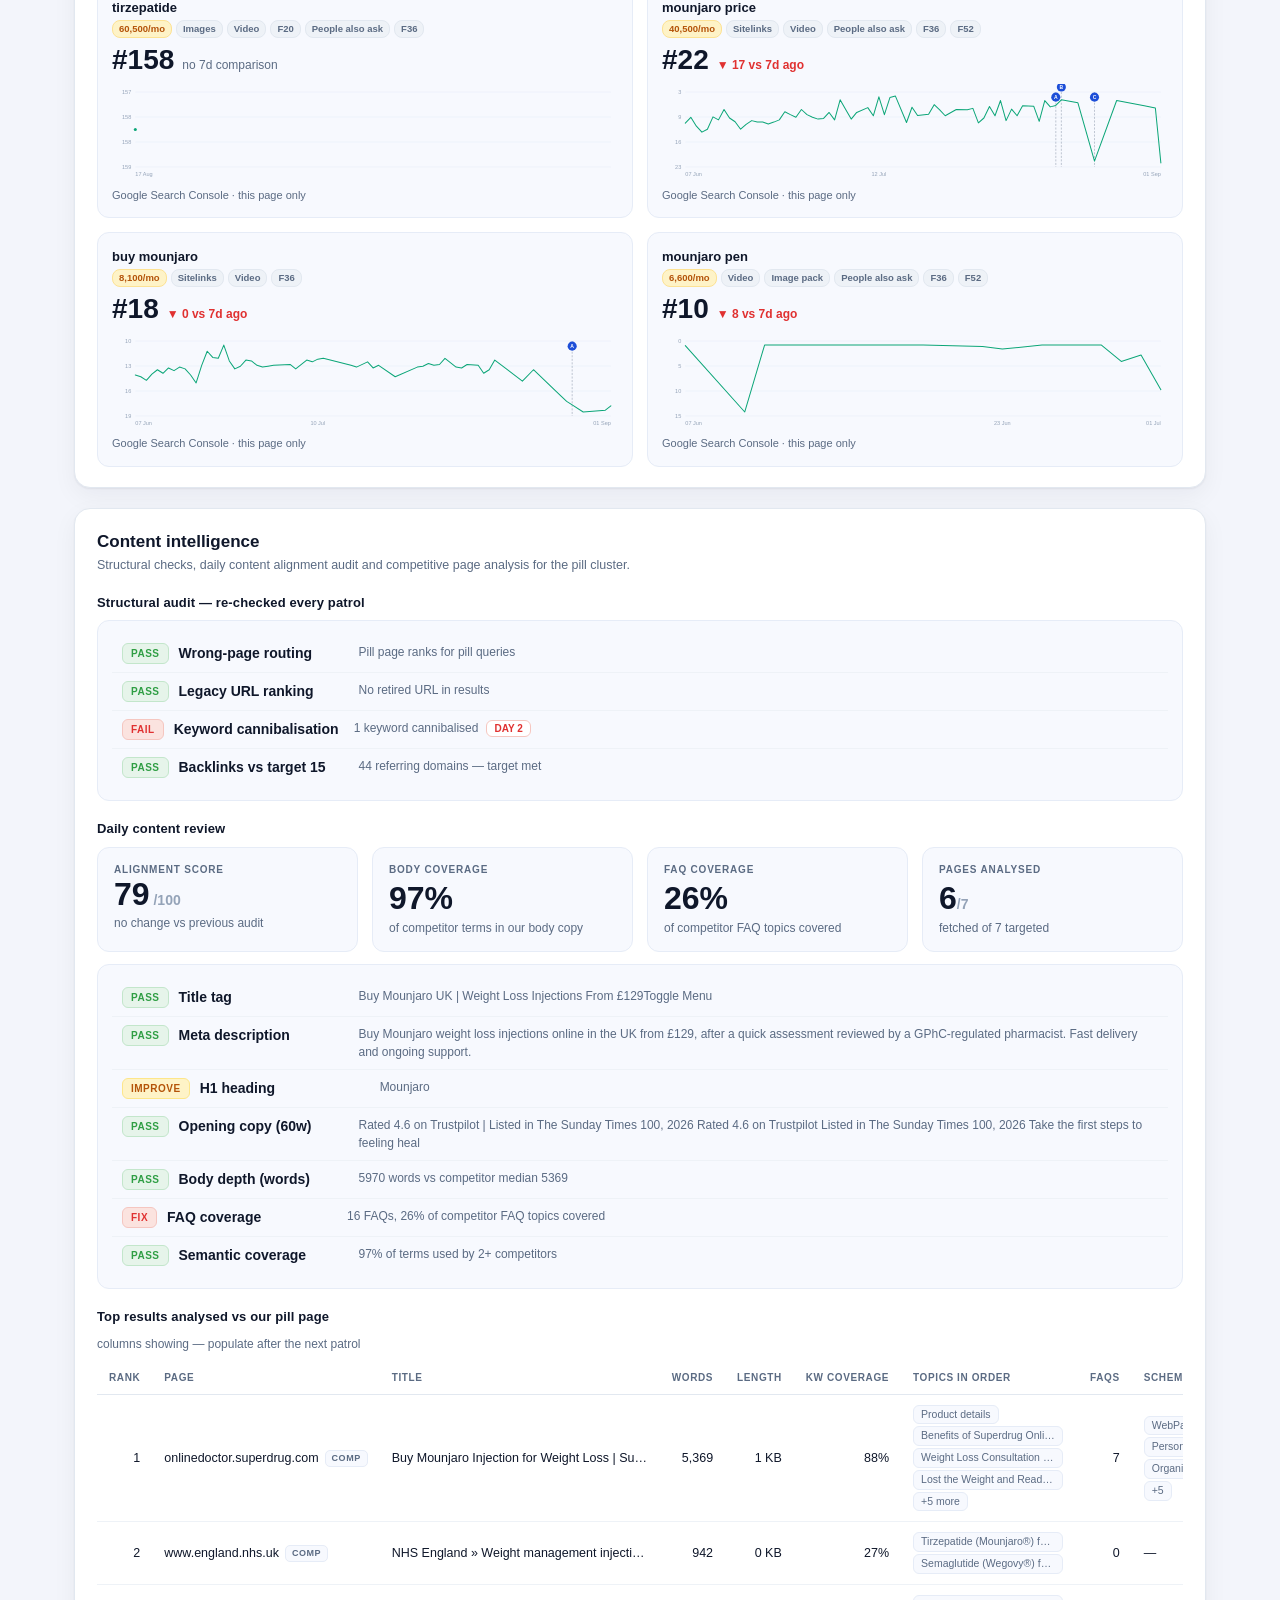
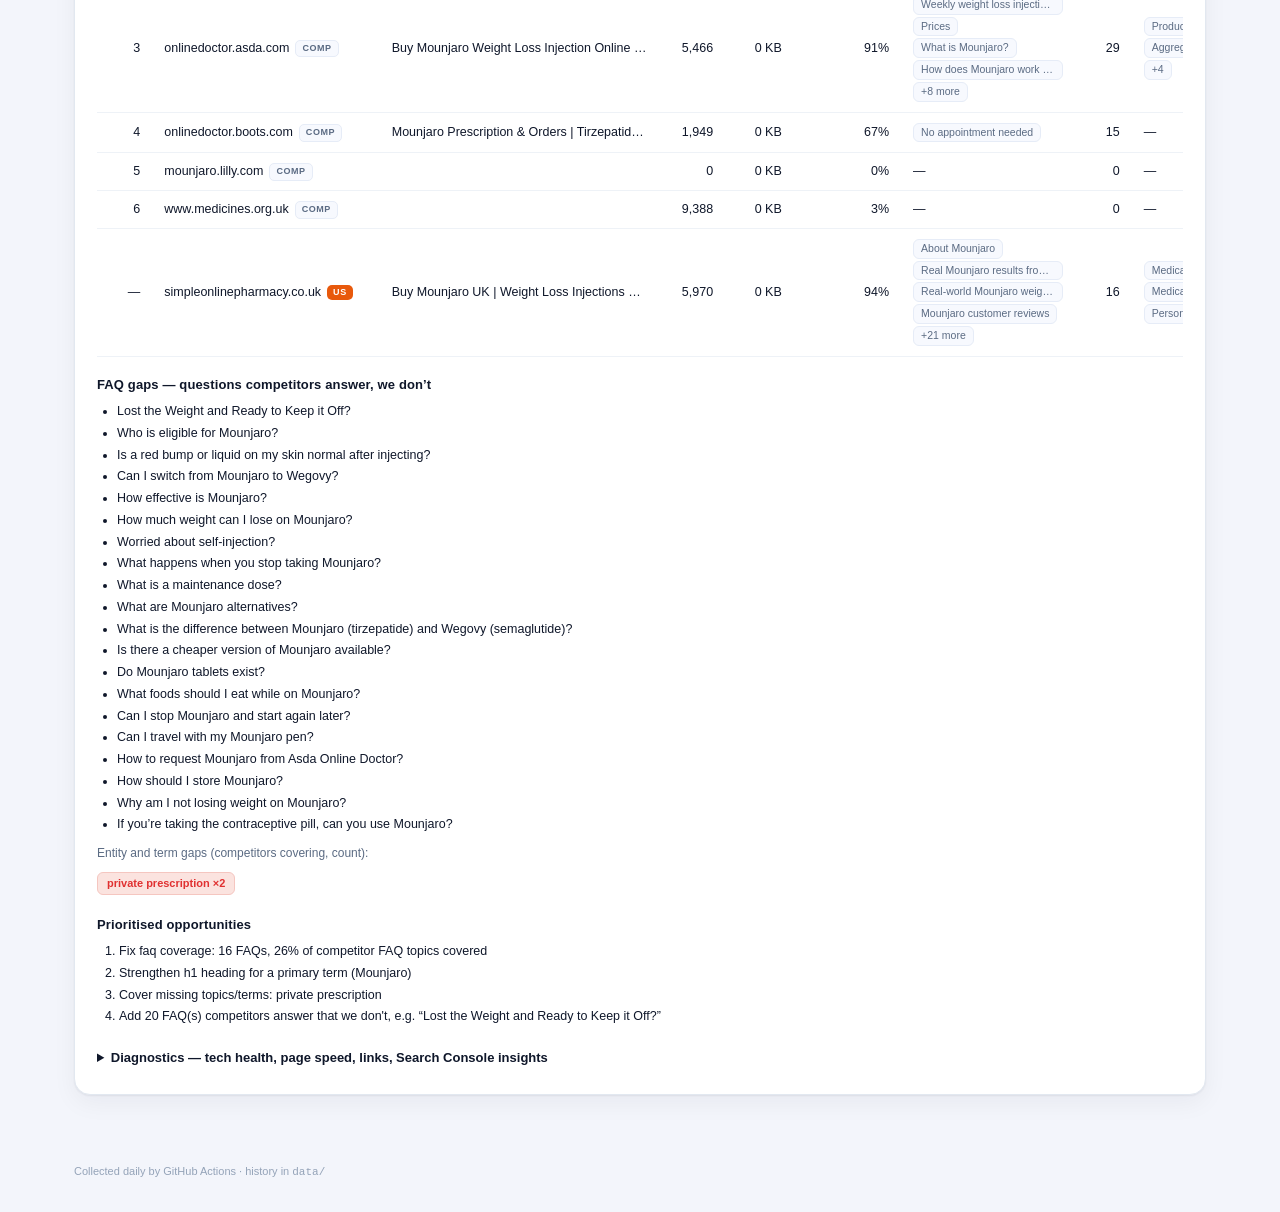
==== commit d0434333: "Blog template experiment: self-selecting cohort with before/after tracking For the new blog template" ====
--- a/docs/index.html
+++ b/docs/index.html
@@ -19,6 +19,7 @@
       <button type="button" class="pill" data-value="injection">Wegovy injection</button>
       <button type="button" class="pill" data-value="weightloss">Weight loss hub</button>
       <button type="button" class="pill" data-value="home">Homepage</button>
+      <button type="button" class="pill" data-value="blogs">Blog test</button>
     </div>
   </div>
   <div class="topbar-right">
@@ -97,6 +98,14 @@
                changelog: './homepage_changelog.json',
                content: './homepage_content.json' }
     },
+    blogs: {
+      key: 'blogs', label: 'Blog test', pageLabel: 'Blog pages',
+      hero: '', mainKws: [],
+      sections: ['blogtest'],
+      title: 'Blog template test — before & after',
+      sub: 'A cohort of striking-distance blog pages moving to the new template, measured against their GSC baseline.',
+      files: { snaps: './__none__.json', changelog: './__none__.json', content: './__none__.json' }
+    },
     mounjaro: {
       key: 'mounjaro', label: 'Mounjaro', pageLabel: 'Mounjaro page',
       hero: 'mounjaro',
@@ -136,6 +145,11 @@
             '<div class="card-body"></div>';
           main.appendChild(card);
         }
+        var S = window.Sentinel;
+        var allowed = !(sec.only && sec.only !== S.product.key) &&
+          !(S.product.sections && S.product.sections.indexOf(sec.id) === -1);
+        card.hidden = !allowed;
+        if (!allowed) return;
         card.querySelector('.card-title').textContent = sec.title || '';
         var subEl = card.querySelector('.card-sub');
         subEl.textContent = sec.sub || '';
@@ -318,6 +332,7 @@
 <script defer src="assets/sections/movers.js" onerror="this.remove()"></script>
 <script defer src="assets/sections/rankings.js" onerror="this.remove()"></script>
 <script defer src="assets/sections/content.js" onerror="this.remove()"></script>
+<script defer src="assets/sections/blogtest.js" onerror="this.remove()"></script>
 
 </body>
 </html>
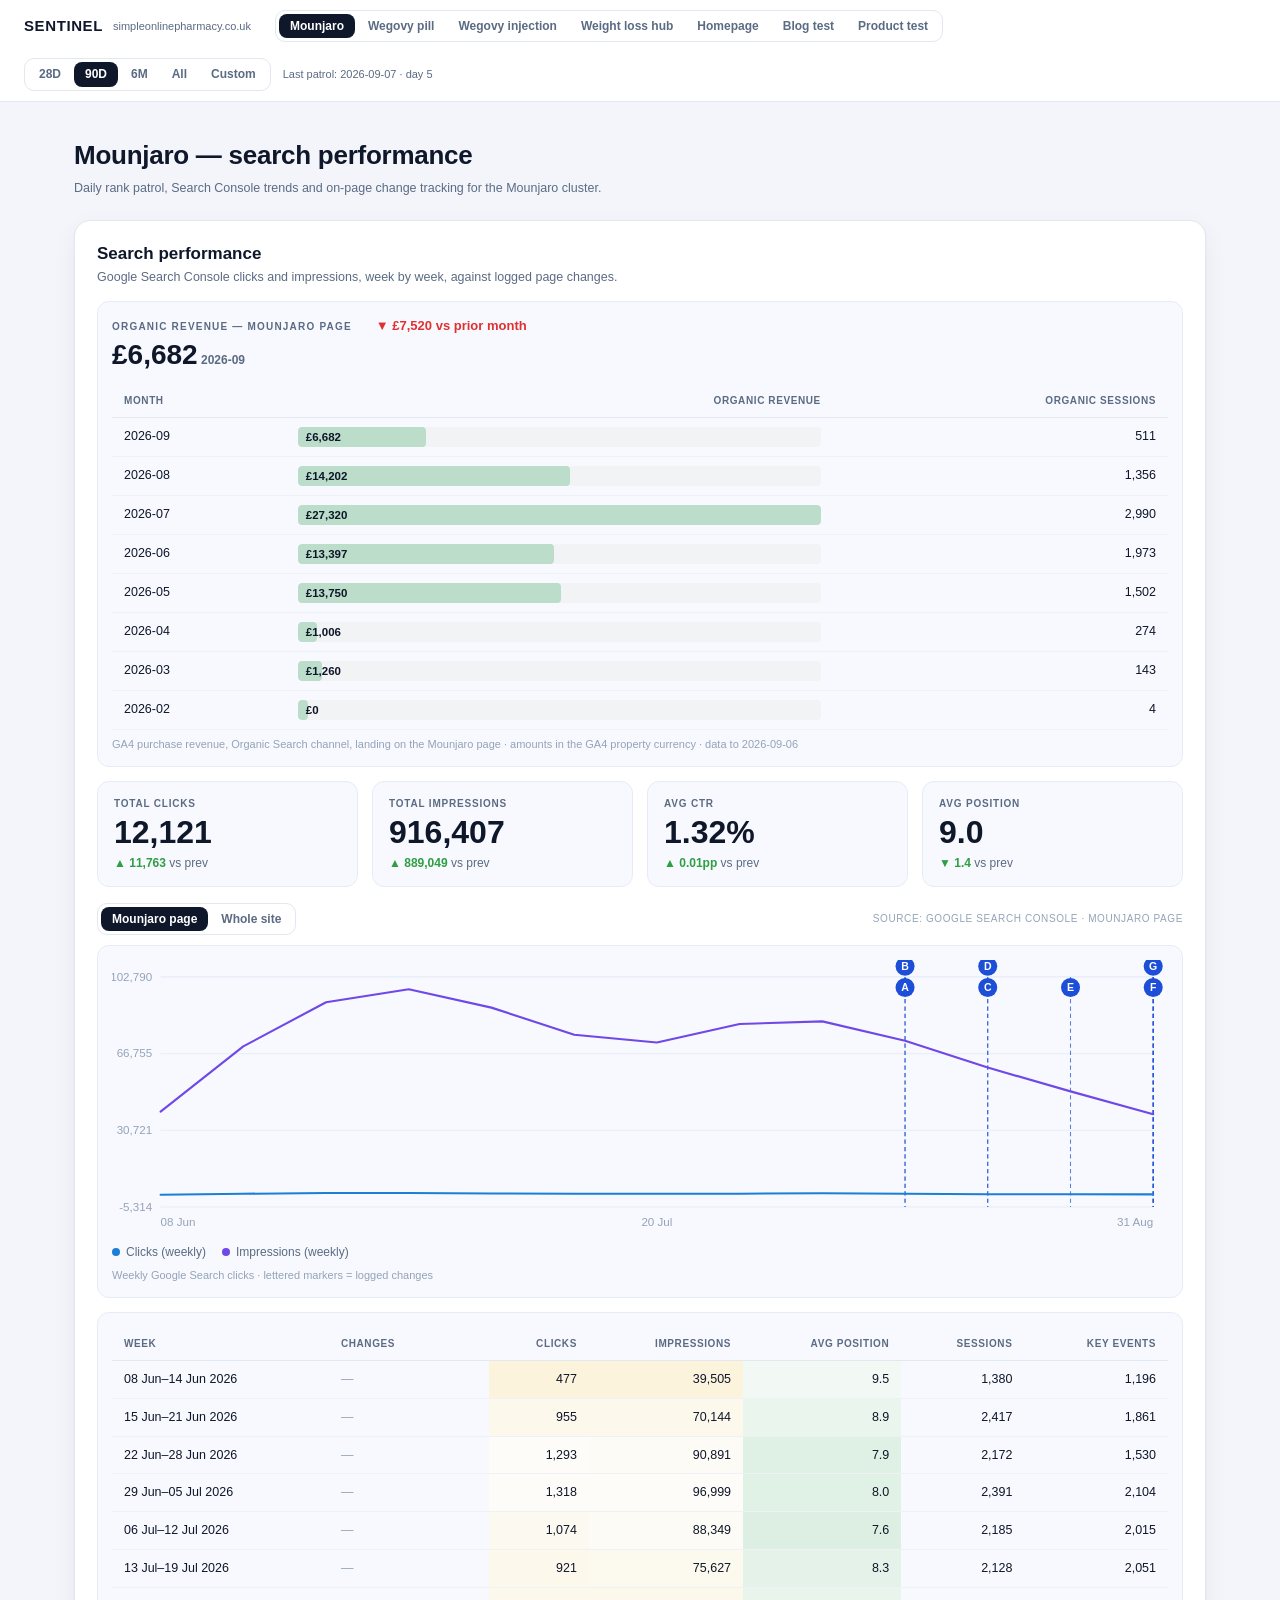
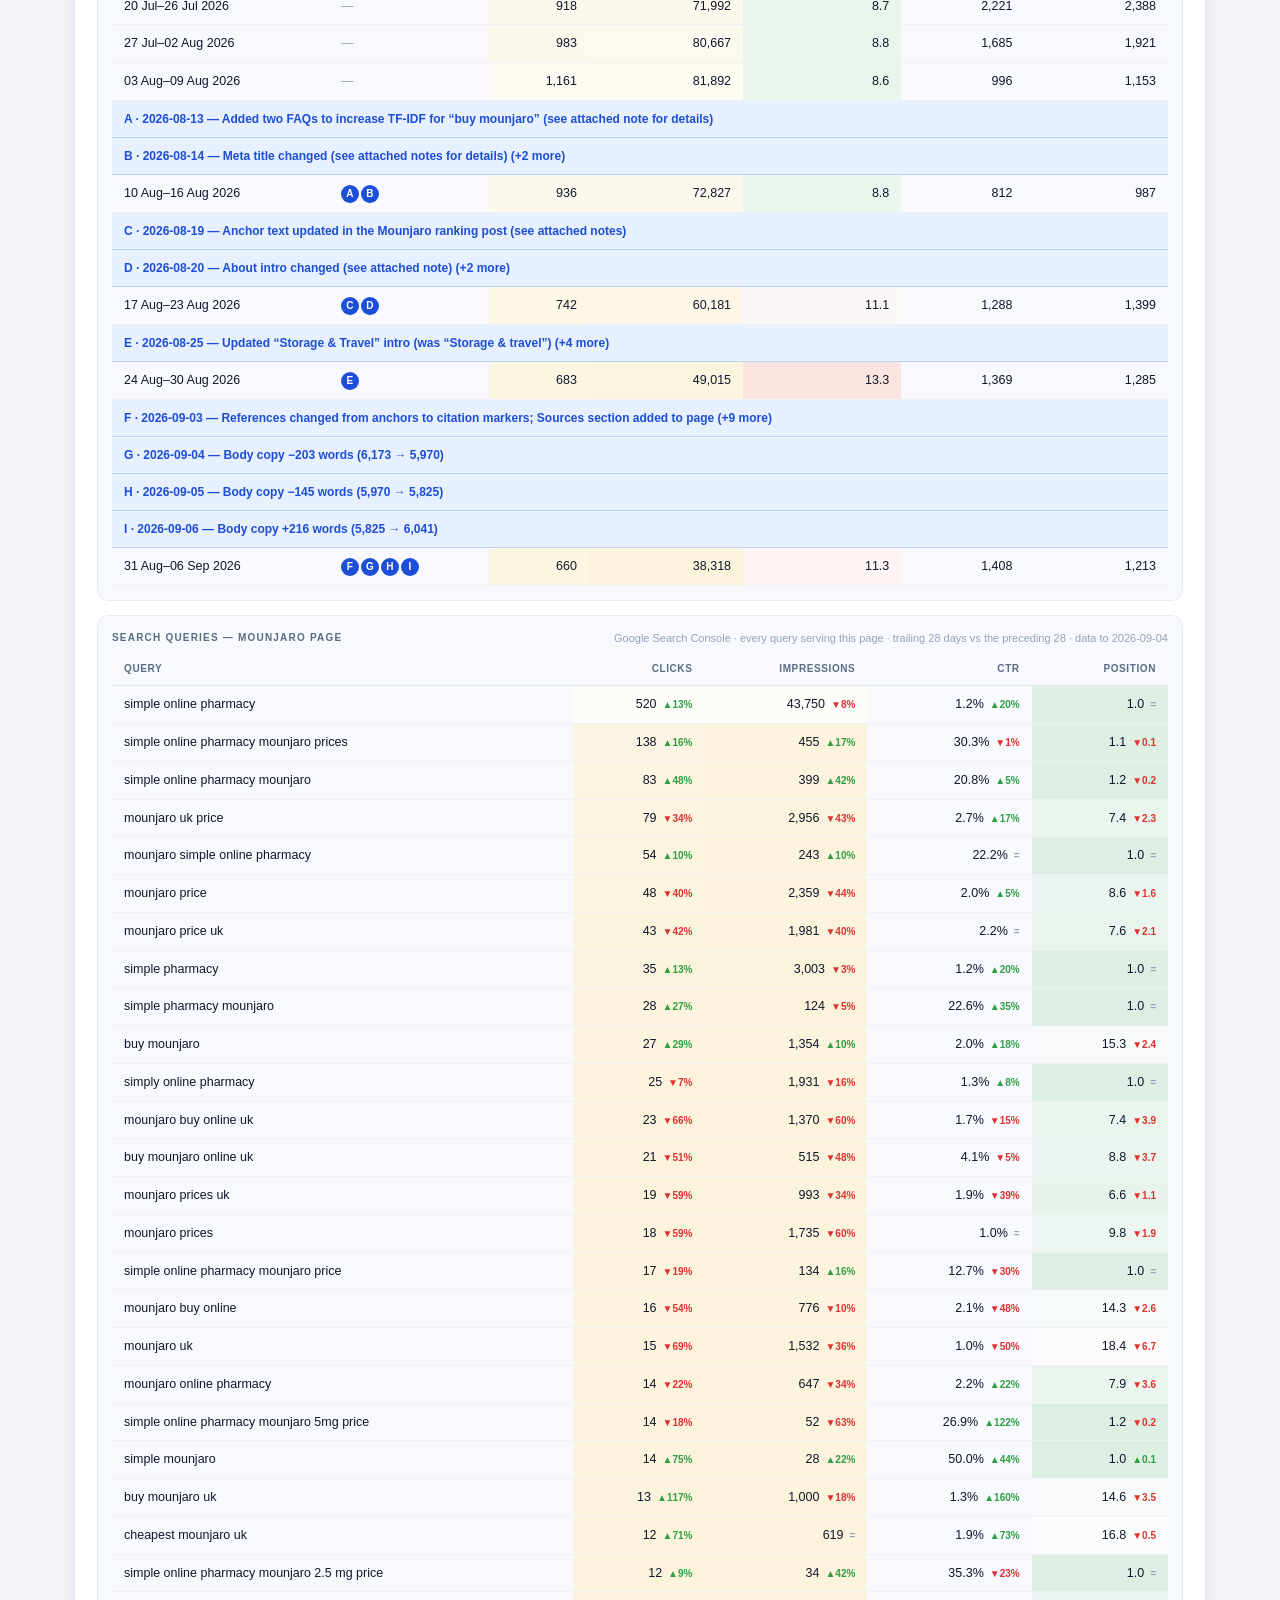
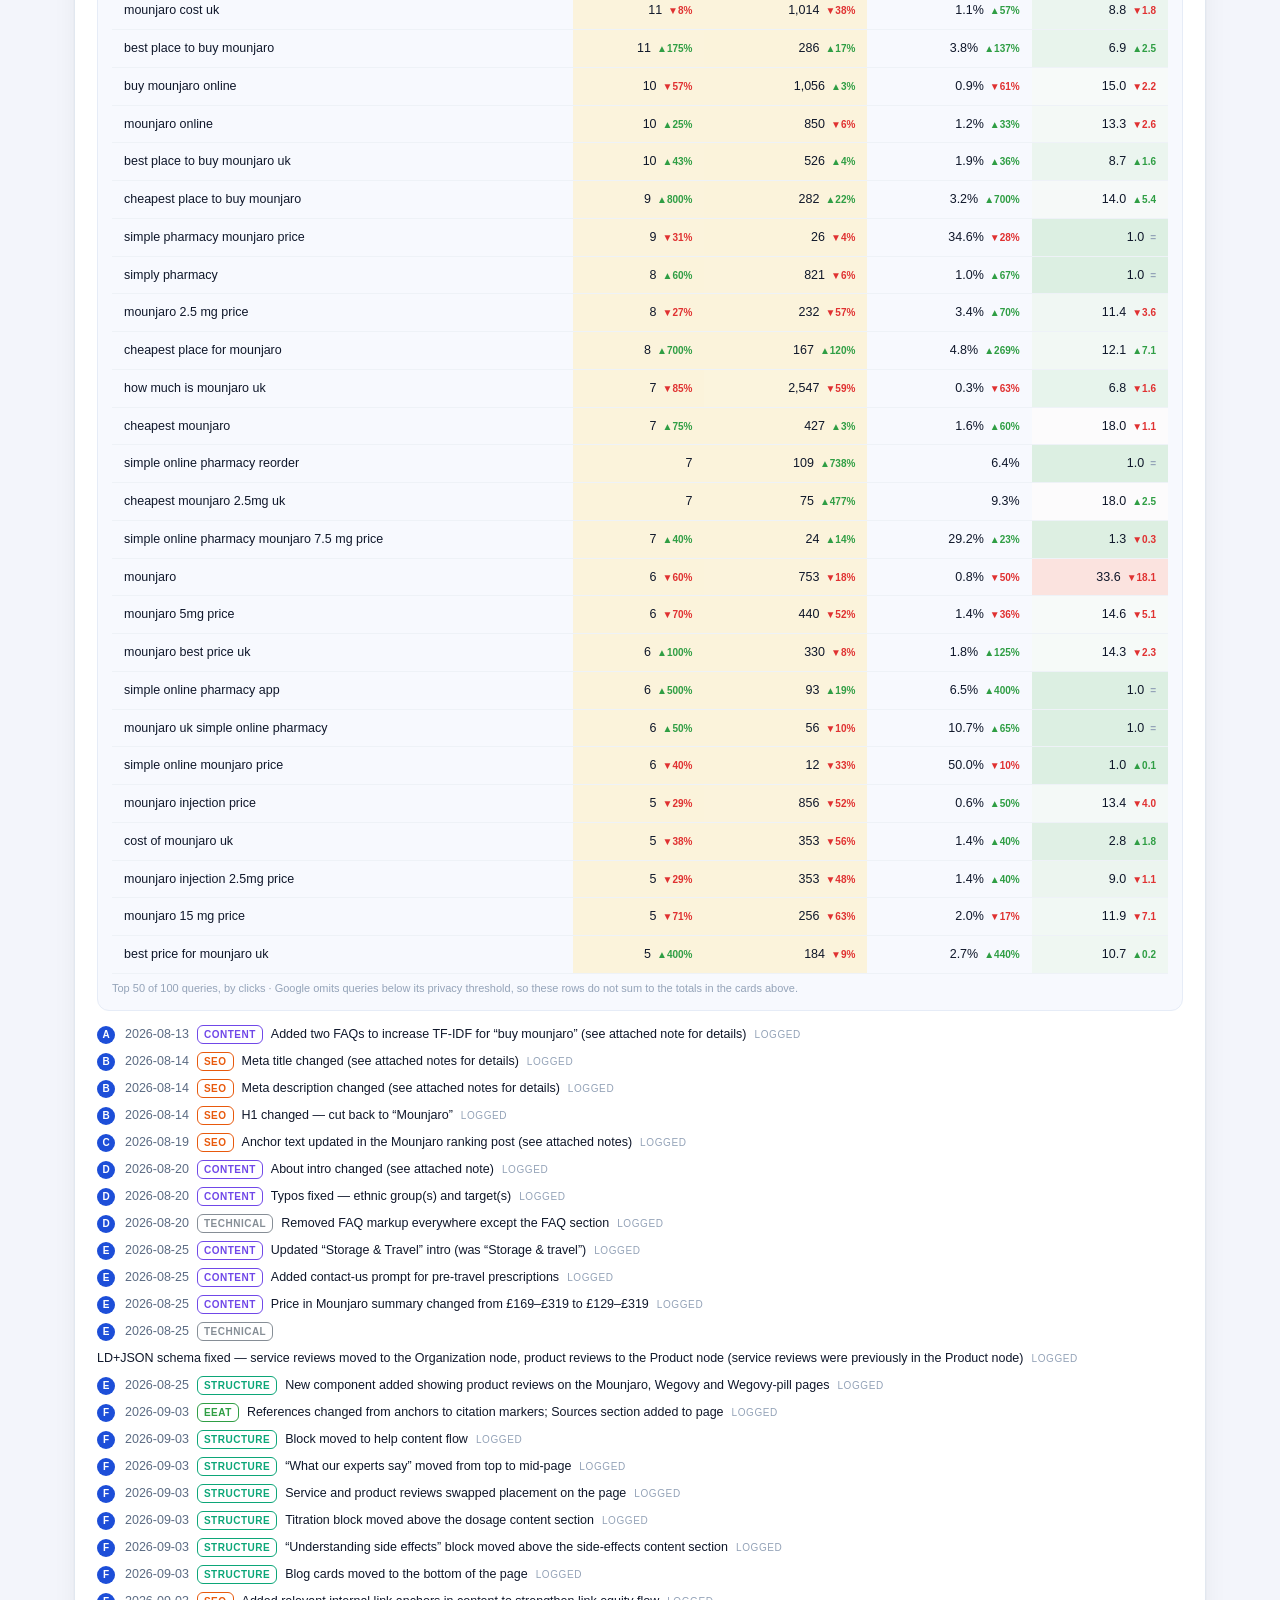
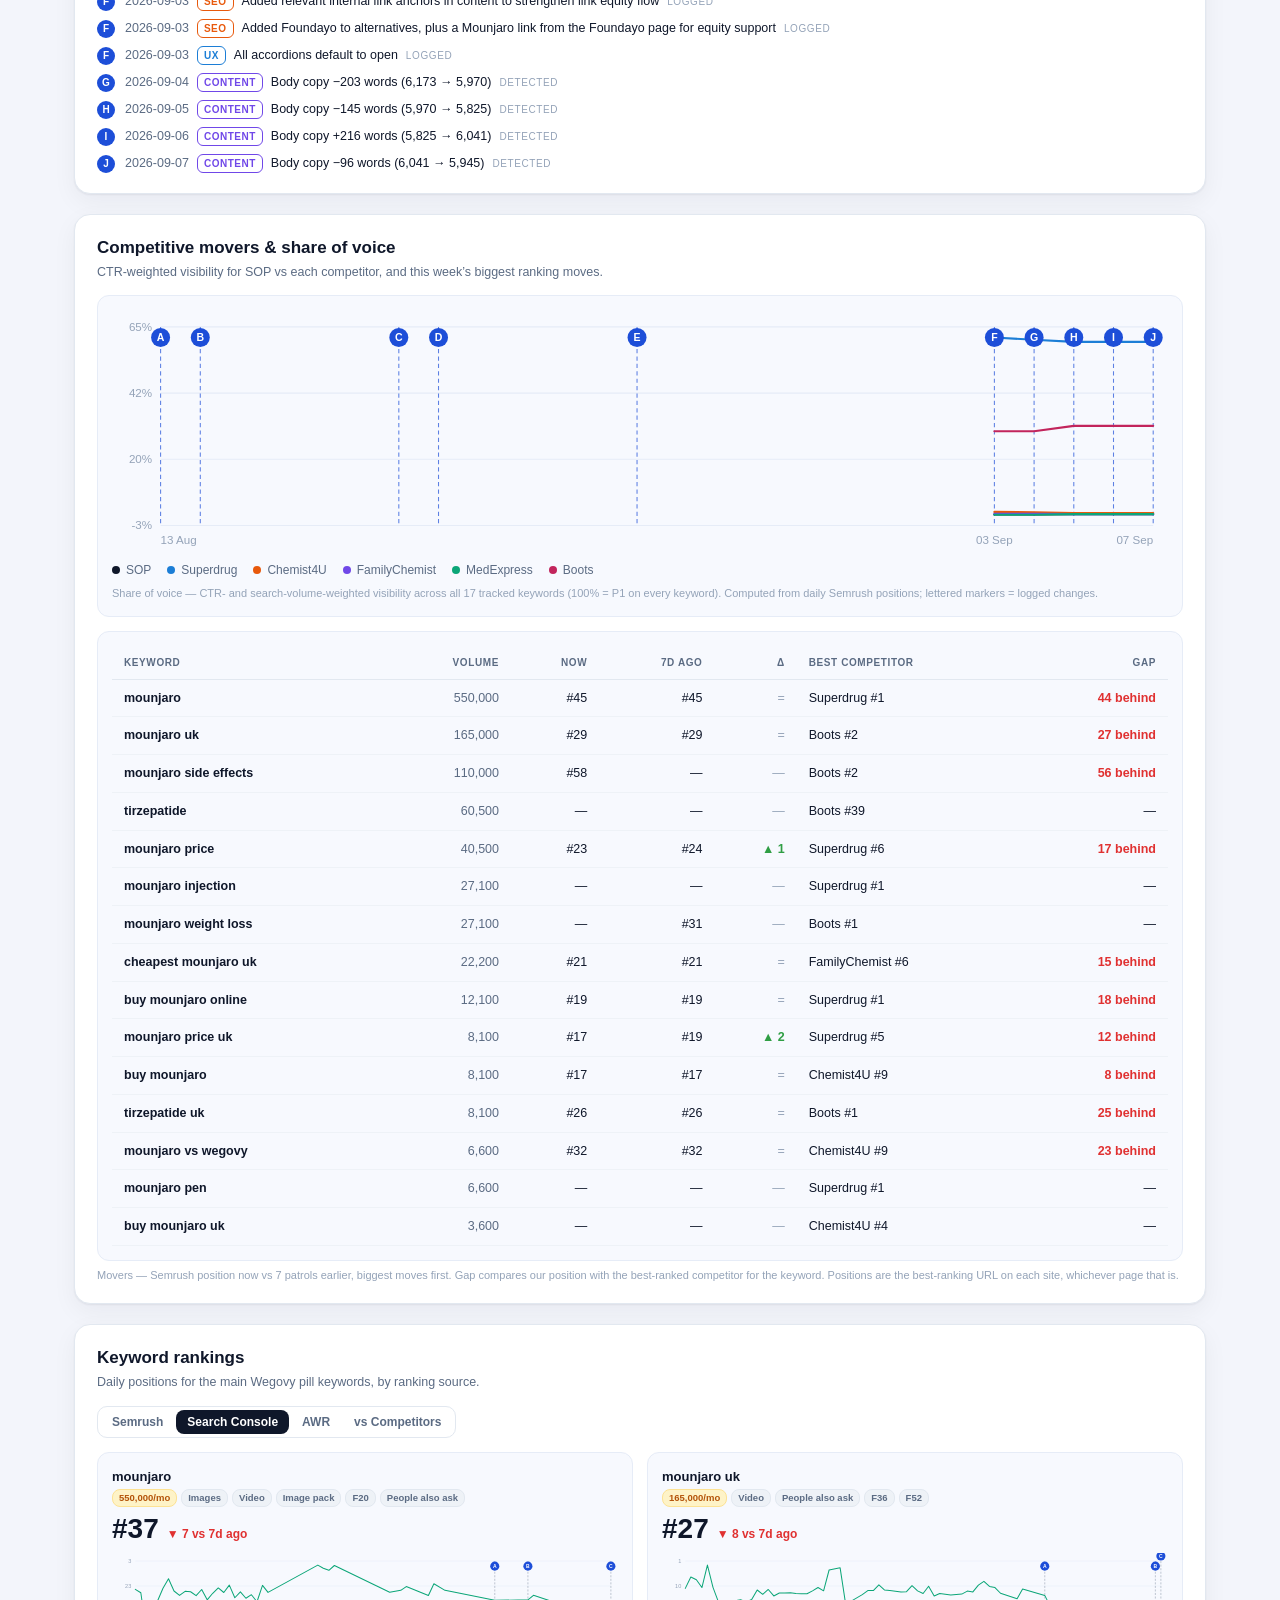
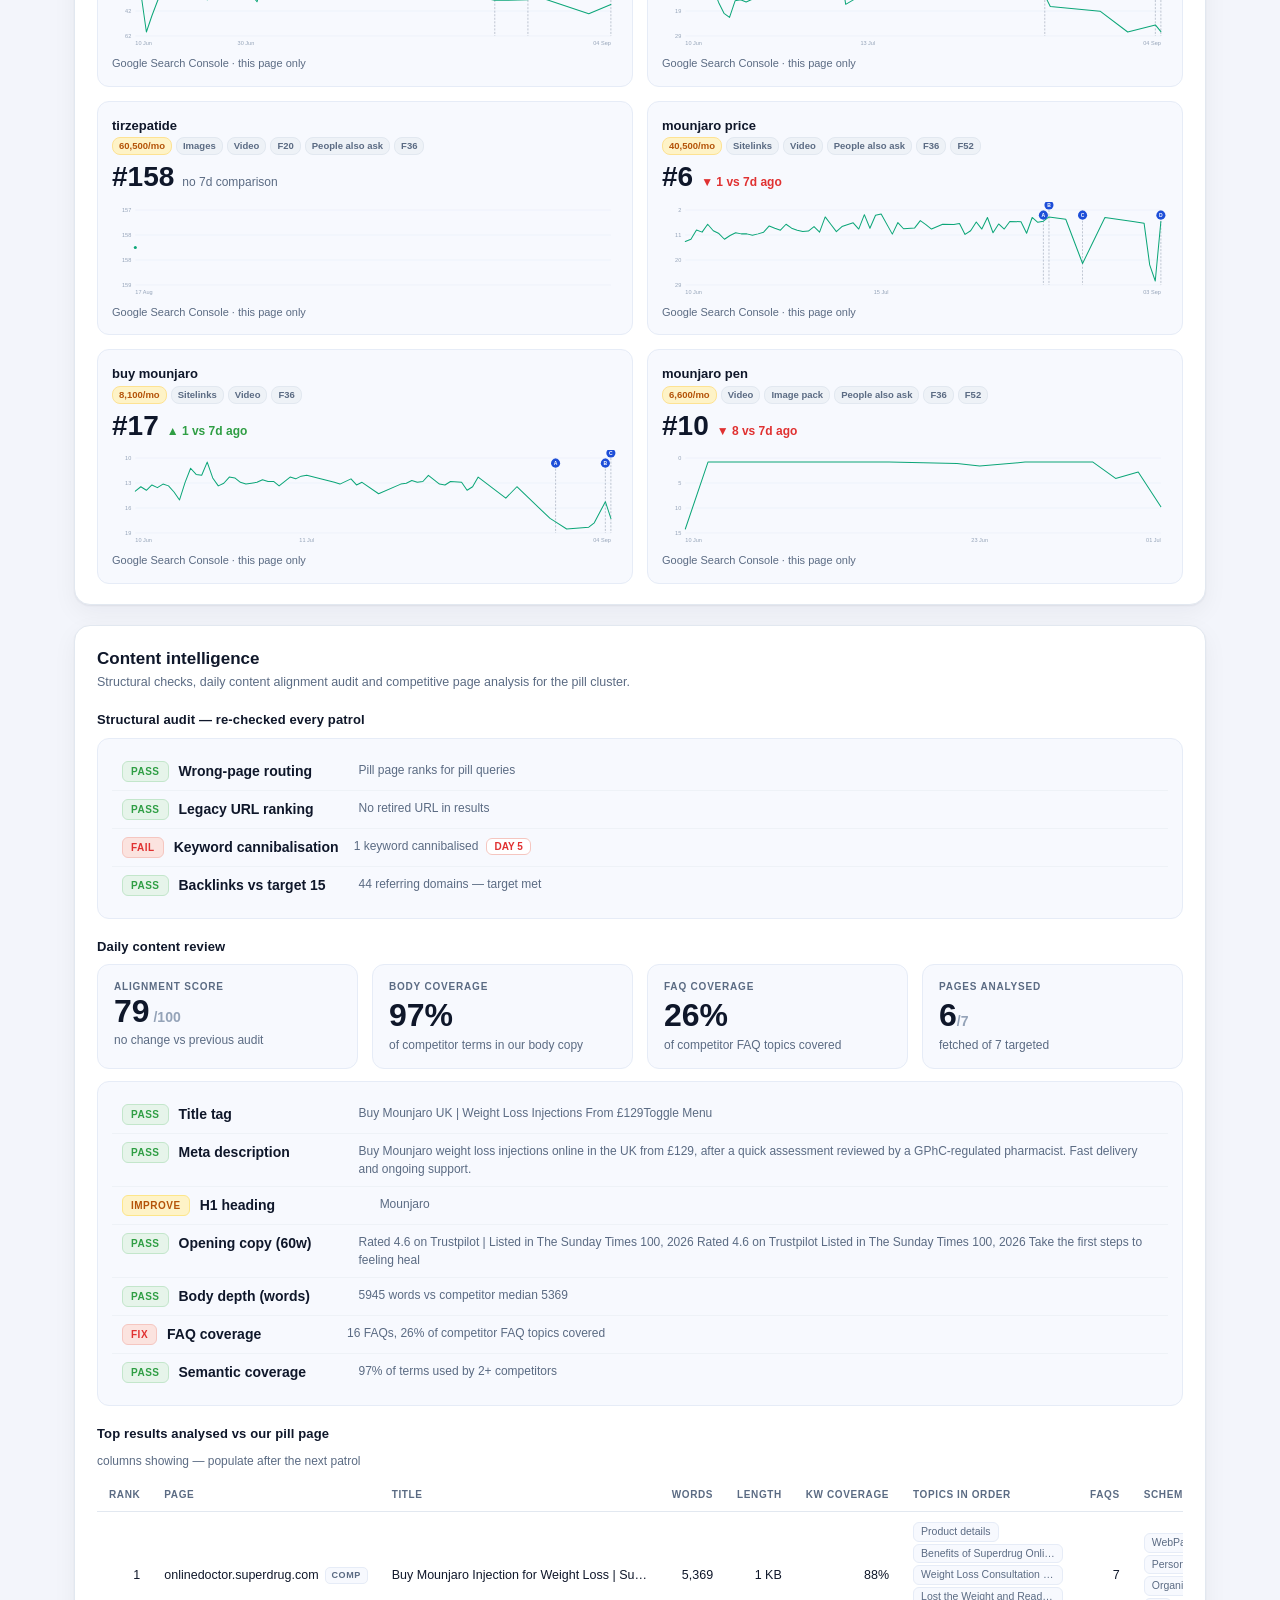
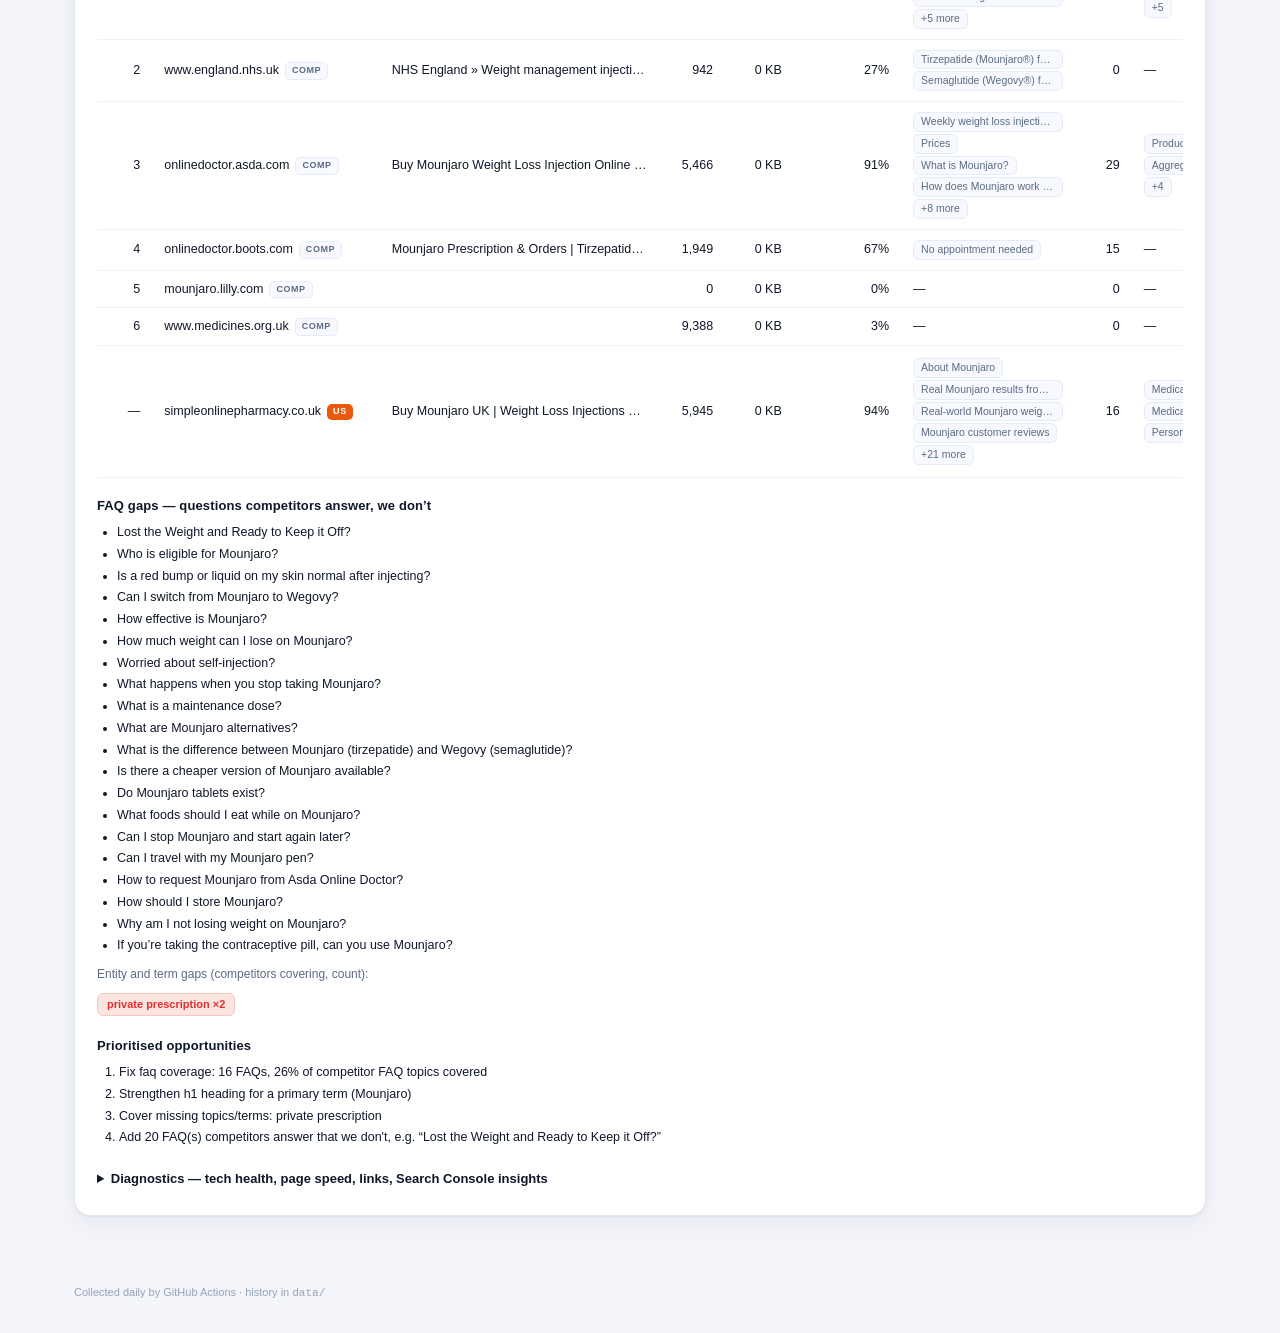
==== commit 1c14ceed: "Add product page test tab; Cialis rebuild tracked from 2026-09-07; blog batch live dates corrected t" ====
--- a/docs/index.html
+++ b/docs/index.html
@@ -20,6 +20,7 @@
       <button type="button" class="pill" data-value="weightloss">Weight loss hub</button>
       <button type="button" class="pill" data-value="home">Homepage</button>
       <button type="button" class="pill" data-value="blogs">Blog test</button>
+      <button type="button" class="pill" data-value="prodtests">Product test</button>
     </div>
   </div>
   <div class="topbar-right">
@@ -104,6 +105,14 @@
       sections: ['blogtest'],
       title: 'Blog template test — before & after',
       sub: 'A cohort of striking-distance blog pages moving to the new template, measured against their GSC baseline.',
+      files: { snaps: './__none__.json', changelog: './__none__.json', content: './__none__.json' }
+    },
+    prodtests: {
+      key: 'prodtests', label: 'Product test', pageLabel: 'Product pages',
+      hero: '', mainKws: [],
+      sections: ['prodtest'],
+      title: 'Product page test — before & after',
+      sub: 'Rebuilt treatment pages (page-2 opportunities cloned onto the new set-up), measured against their GSC baseline.',
       files: { snaps: './__none__.json', changelog: './__none__.json', content: './__none__.json' }
     },
     mounjaro: {
